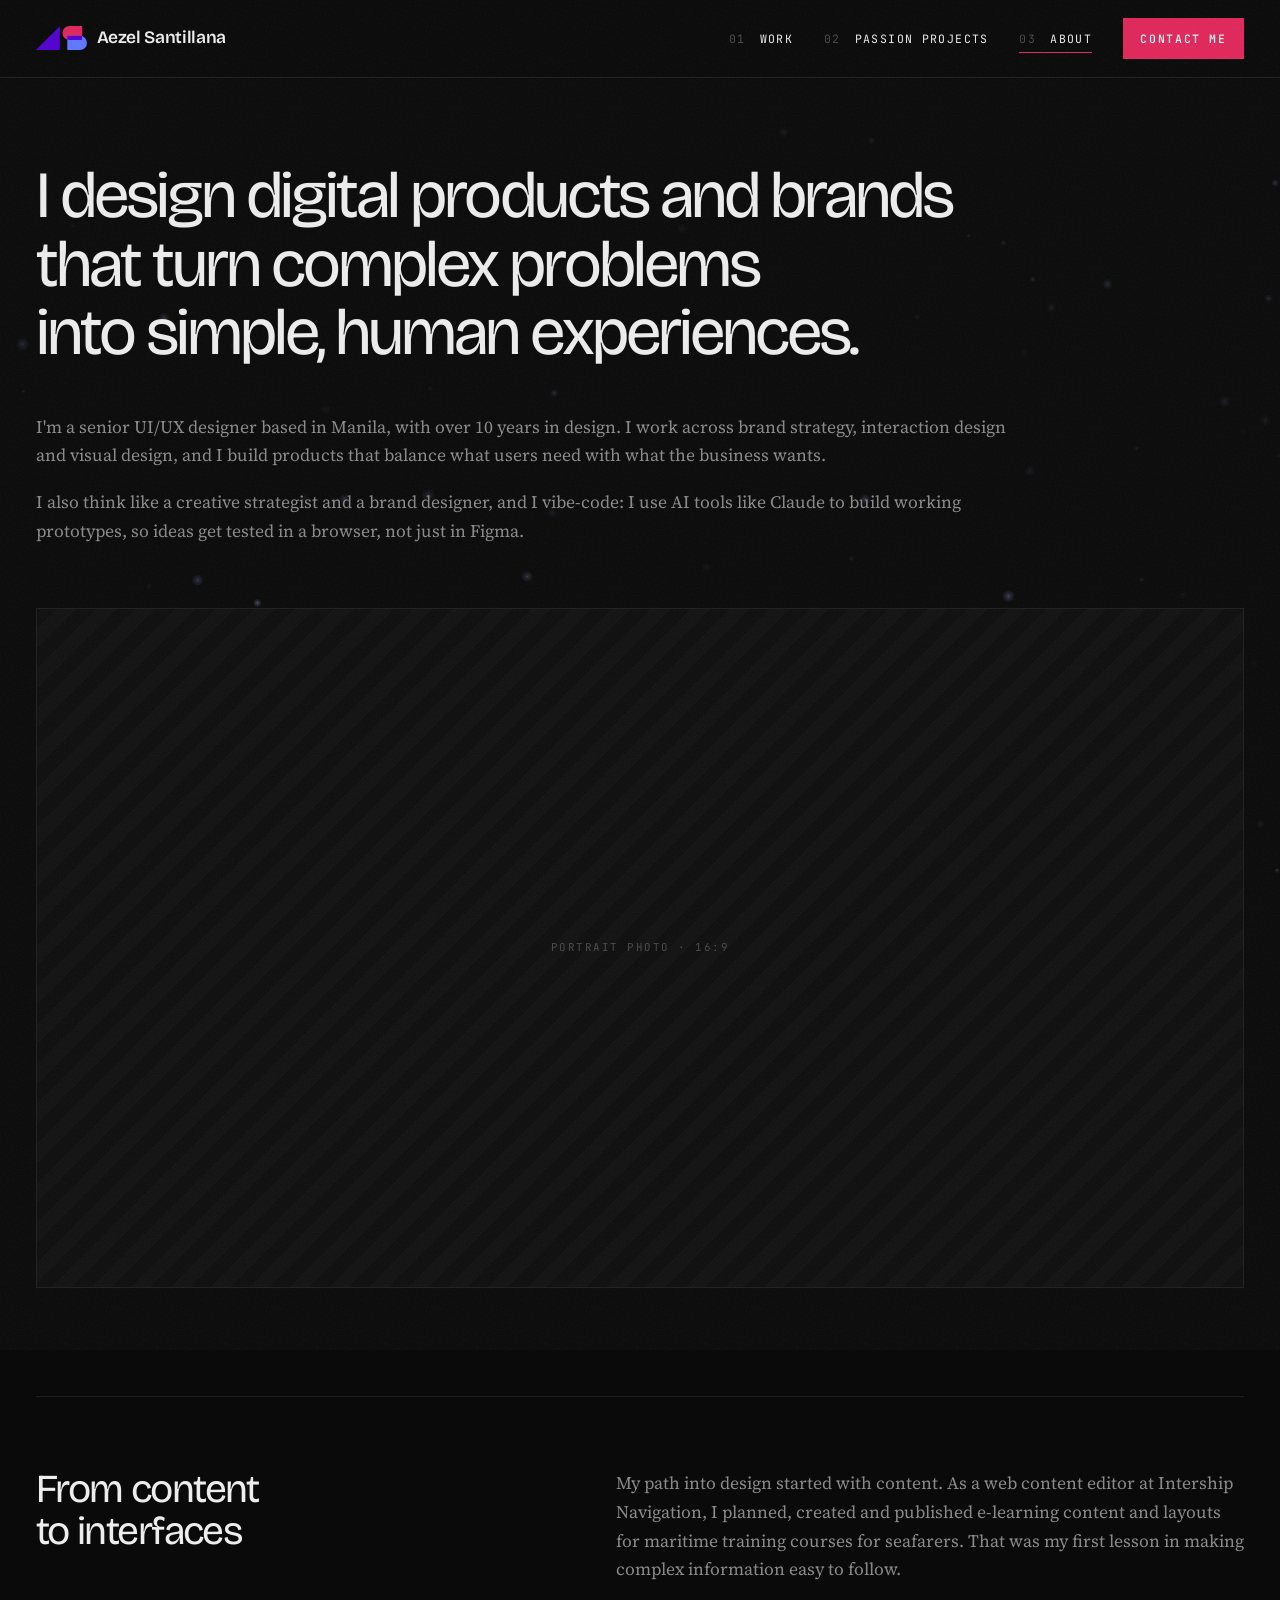
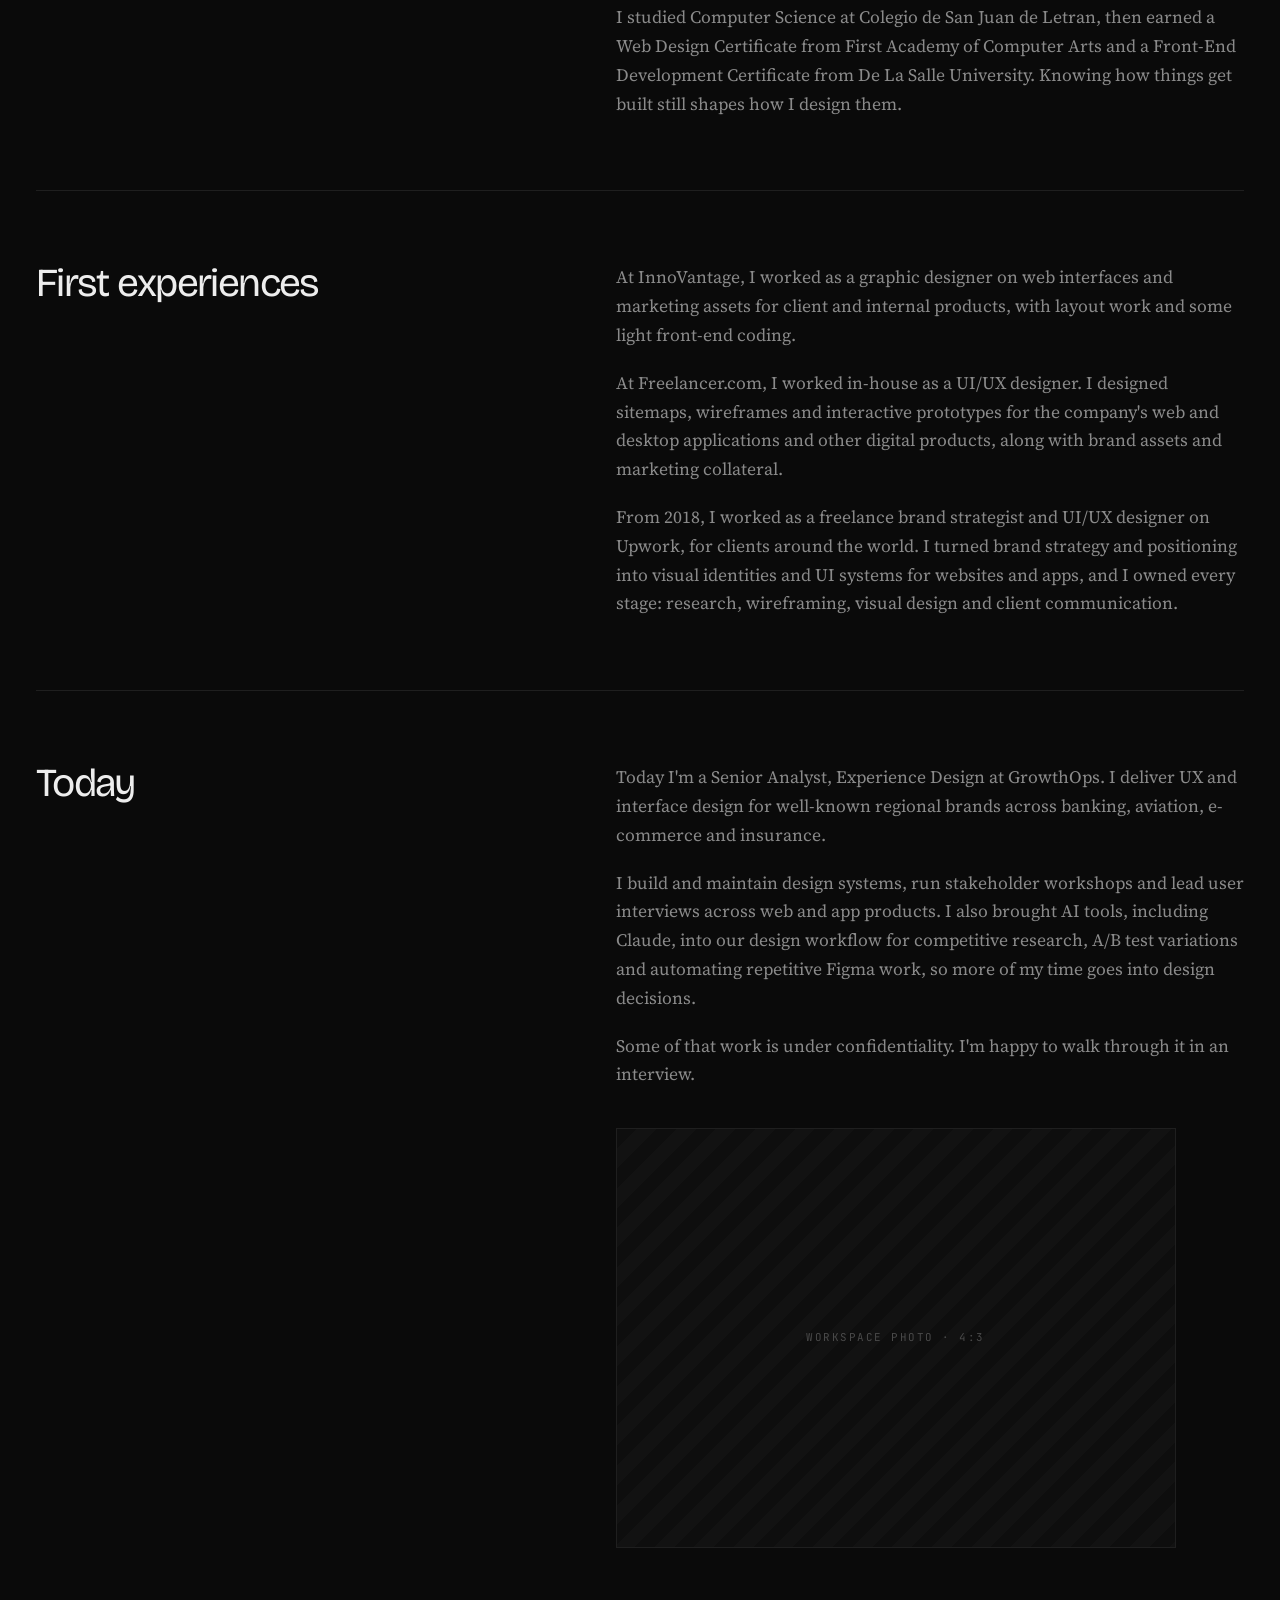
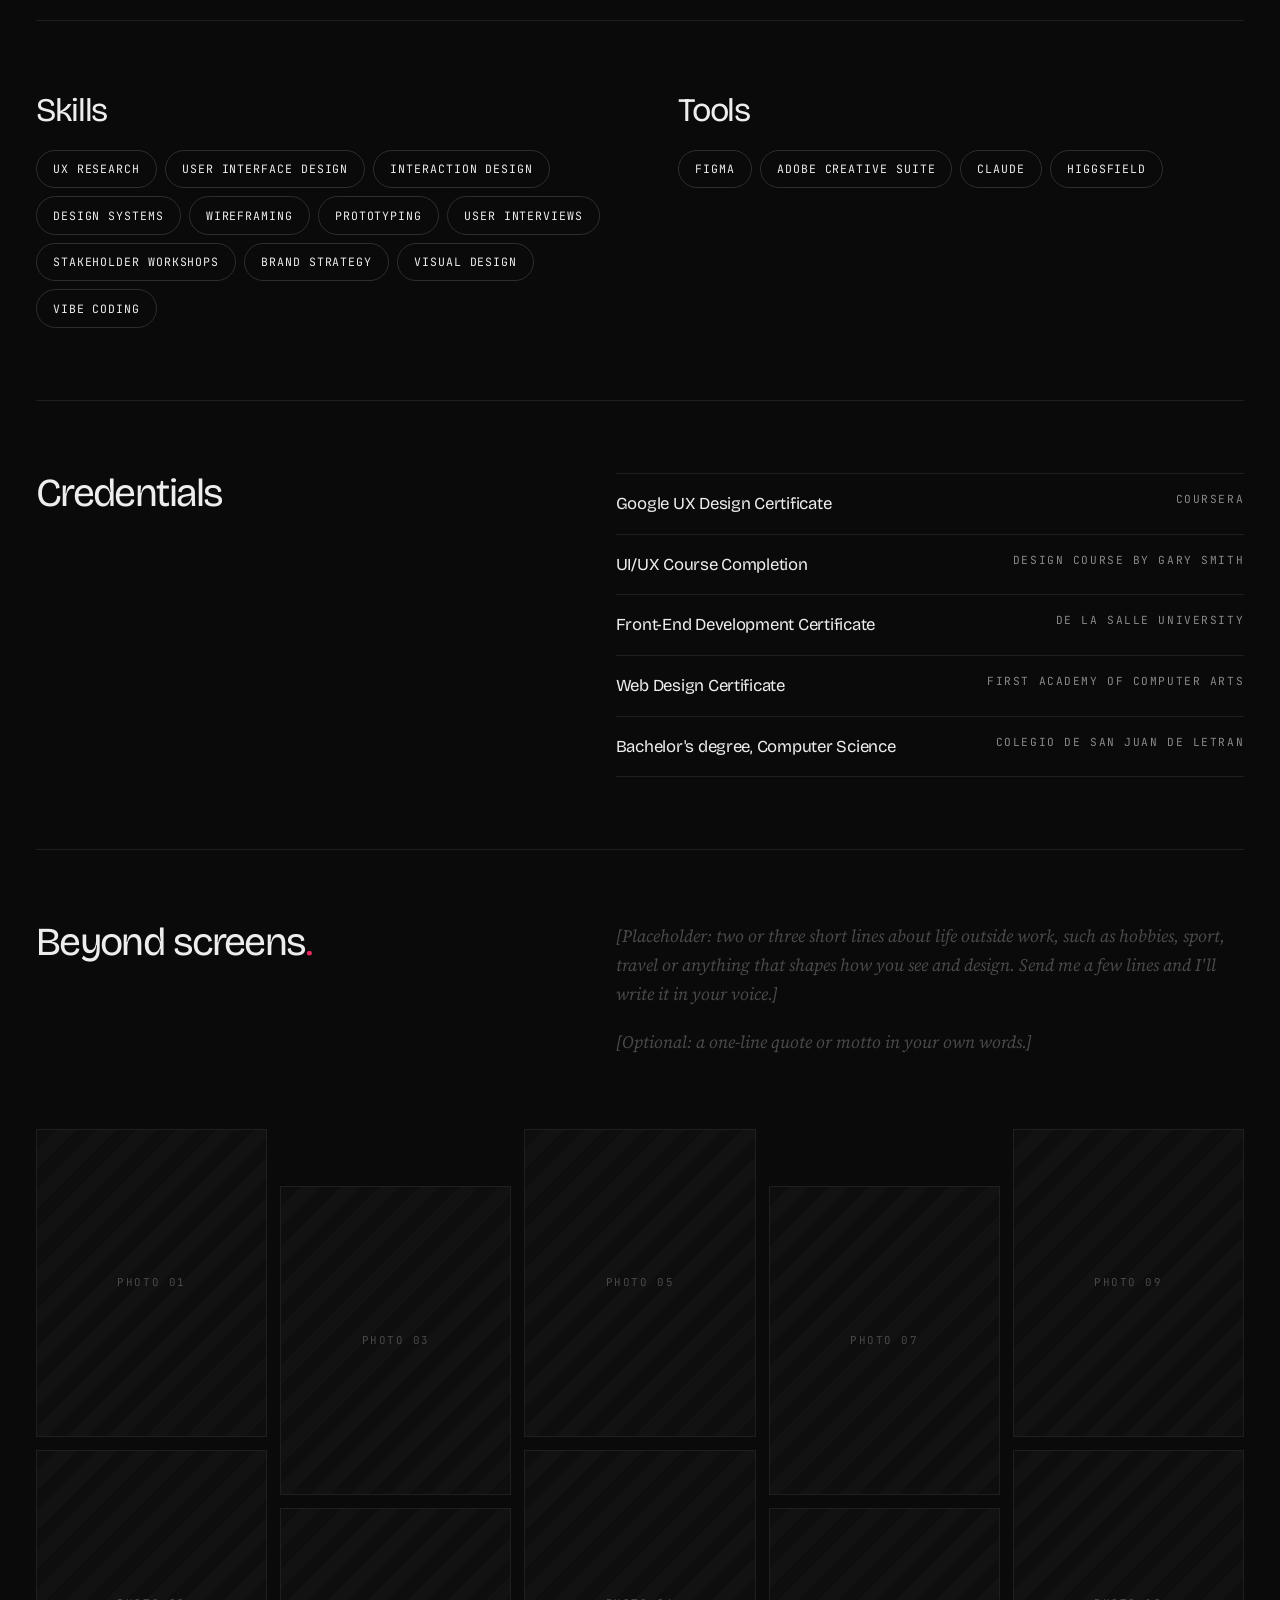
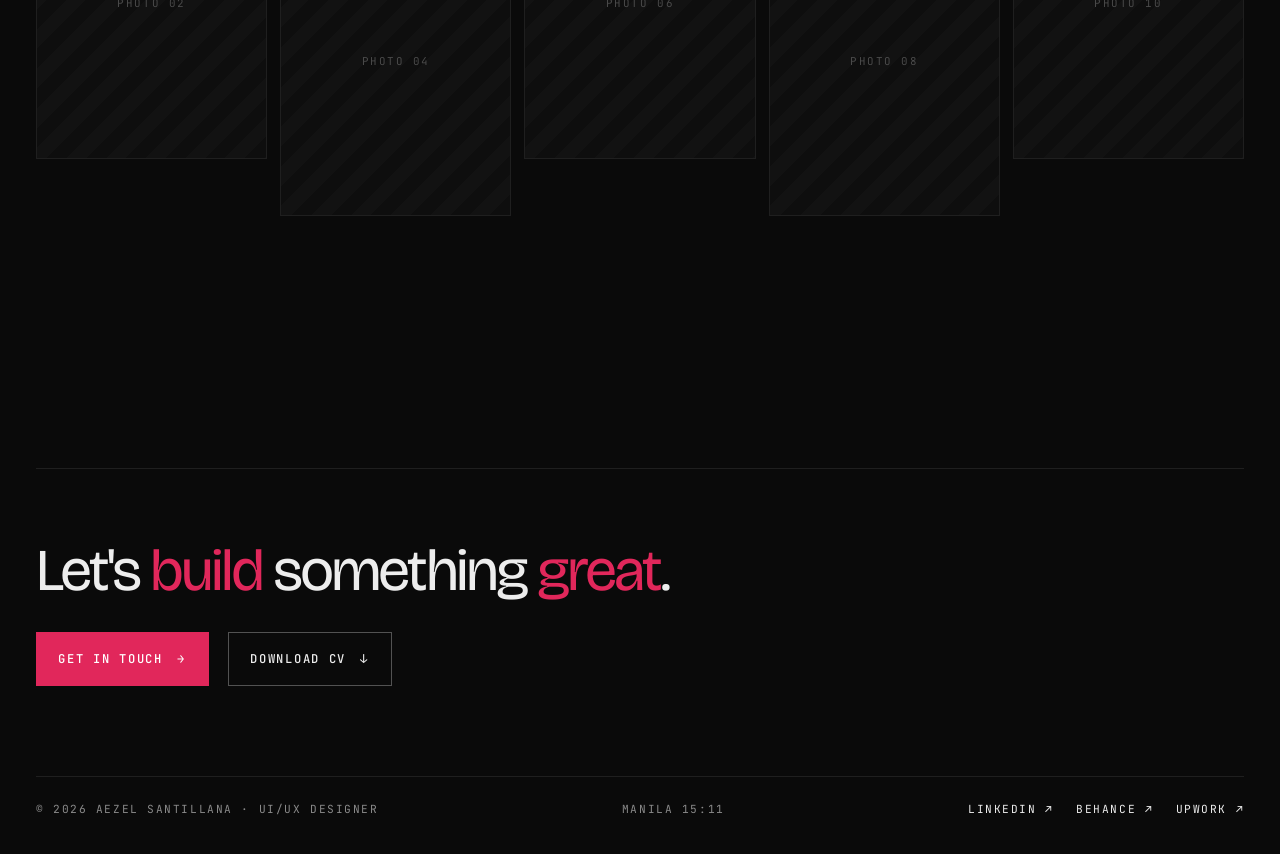
==== about.html @ 7b5068e4 "Update portfolio site: new pages, project layout, client marquee, background glow - Add About and Pa" ====
<!doctype html>
<html lang="en">
<head>
  <meta charset="utf-8">
  <meta name="viewport" content="width=device-width, initial-scale=1">
  <title>About · Aezel Santillana</title>
  <meta name="description" content="About Aezel Santillana, a Manila-based senior UI/UX designer, creative strategist, brand designer and vibe coder with over 10 years in design.">
  <meta name="theme-color" content="#0A0A0A">
  <link rel="preconnect" href="https://fonts.googleapis.com">
  <link rel="preconnect" href="https://fonts.gstatic.com" crossorigin>
  <link rel="stylesheet" href="https://fonts.googleapis.com/css2?family=Bricolage+Grotesque:opsz,wght@12..96,300;12..96,400;12..96,500;12..96,600;12..96,800&family=JetBrains+Mono:wght@400;500&family=Source+Serif+4:ital,opsz,wght@0,8..60,400;0,8..60,600;1,8..60,400&display=swap">
  <link rel="stylesheet" href="styles.css">
</head>
<body class="lux">
<a class="skip" href="#main">Skip to content</a>

<nav class="nav" id="nav" data-shown="true" aria-label="Sections">
  <a class="nav__name" href="index.html"><img class="nav__logo" src="images/logo.svg" alt="" width="40" height="19"><span class="nav__wordmark">Aezel Santillana</span></a>
  <div class="nav__links">
    <a href="work.html"><i>01</i> Work</a>
    <a href="passion.html"><i>02</i> Passion projects</a>
    <a href="about.html" aria-current="page"><i>03</i> About</a>
    <a class="nav__cta" href="index.html#contact">Contact me</a>
  </div>
</nav>

<main id="main" class="ap">

  <header class="ap__intro">
    <h1 class="ap__h">I design digital products and brands that turn complex problems into simple, human experiences.</h1>
    <div class="ap__lead">
      <p>I'm a senior UI/UX designer based in Manila, with over 10 years in design. I work across brand strategy, interaction design and visual design, and I build products that balance what users need with what the business wants.</p>
      <p>I also think like a creative strategist and a brand designer, and I vibe-code: I use AI tools like Claude to build working prototypes, so ideas get tested in a browser, not just in Figma.</p>
    </div>
  </header>

  <figure class="ap__hero ph-img" aria-label="Photo placeholder">
    <span class="ph-img__label mono">Portrait photo · 16:9</span>
  </figure>

  <section class="ap__row">
    <h2 class="ap__t">From content to interfaces</h2>
    <div class="ap__body">
      <p>My path into design started with content. As a web content editor at Intership Navigation, I planned, created and published e-learning content and layouts for maritime training courses for seafarers. That was my first lesson in making complex information easy to follow.</p>
      <p>I studied Computer Science at Colegio de San Juan de Letran, then earned a Web Design Certificate from First Academy of Computer Arts and a Front-End Development Certificate from De La Salle University. Knowing how things get built still shapes how I design them.</p>
    </div>
  </section>

  <section class="ap__row">
    <h2 class="ap__t">First experiences</h2>
    <div class="ap__body">
      <p>At InnoVantage, I worked as a graphic designer on web interfaces and marketing assets for client and internal products, with layout work and some light front-end coding.</p>
      <p>At Freelancer.com, I worked in-house as a UI/UX designer. I designed sitemaps, wireframes and interactive prototypes for the company's web and desktop applications and other digital products, along with brand assets and marketing collateral.</p>
      <p>From 2018, I worked as a freelance brand strategist and UI/UX designer on Upwork, for clients around the world. I turned brand strategy and positioning into visual identities and UI systems for websites and apps, and I owned every stage: research, wireframing, visual design and client communication.</p>
    </div>
  </section>

  <section class="ap__row">
    <h2 class="ap__t">Today</h2>
    <div class="ap__body">
      <p>Today I'm a Senior Analyst, Experience Design at GrowthOps. I deliver UX and interface design for well-known regional brands across banking, aviation, e-commerce and insurance.</p>
      <p>I build and maintain design systems, run stakeholder workshops and lead user interviews across web and app products. I also brought AI tools, including Claude, into our design workflow for competitive research, A/B test variations and automating repetitive Figma work, so more of my time goes into design decisions.</p>
      <p>Some of that work is under confidentiality. I'm happy to walk through it in an interview.</p>
      <figure class="ap__side ph-img" aria-label="Photo placeholder">
        <span class="ph-img__label mono">Workspace photo · 4:3</span>
      </figure>
    </div>
  </section>

  <section class="ap__row ap__row--split">
    <div>
      <h2 class="ap__t ap__t--sm">Skills</h2>
      <ul class="ap__tags">
        <li>UX Research</li><li>User Interface Design</li><li>Interaction Design</li><li>Design Systems</li>
        <li>Wireframing</li><li>Prototyping</li><li>User Interviews</li><li>Stakeholder Workshops</li>
        <li>Brand Strategy</li><li>Visual Design</li><li>Vibe Coding</li>
      </ul>
    </div>
    <div>
      <h2 class="ap__t ap__t--sm">Tools</h2>
      <ul class="ap__tags">
        <li>Figma</li><li>Adobe Creative Suite</li><li>Claude</li><li>Higgsfield</li>
      </ul>
    </div>
  </section>

  <section class="ap__row">
    <h2 class="ap__t">Credentials</h2>
    <div class="ap__body">
      <ul class="ap__list">
        <li><span>Google UX Design Certificate</span><span class="mono">Coursera</span></li>
        <li><span>UI/UX Course Completion</span><span class="mono">Design Course by Gary Smith</span></li>
        <li><span>Front-End Development Certificate</span><span class="mono">De La Salle University</span></li>
        <li><span>Web Design Certificate</span><span class="mono">First Academy of Computer Arts</span></li>
        <li><span>Bachelor's degree, Computer Science</span><span class="mono">Colegio de San Juan de Letran</span></li>
      </ul>
    </div>
  </section>

  <section class="bs" aria-labelledby="beyondTitle">
    <header class="bs__head">
      <h2 class="bs__t" id="beyondTitle">Beyond screens<span class="bs__dot">.</span></h2>
      <div class="bs__copy ap__body ap__body--todo">
        <p>[Placeholder: two or three short lines about life outside work, such as hobbies, sport, travel or anything that shapes how you see and design. Send me a few lines and I'll write it in your voice.]</p>
        <p>[Optional: a one-line quote or motto in your own words.]</p>
      </div>
    </header>
    <div class="bs__wall" aria-label="Photo placeholders">
      <div class="bs__col"><figure class="ph-img"><span class="ph-img__label mono">Photo 01</span></figure><figure class="ph-img"><span class="ph-img__label mono">Photo 02</span></figure></div>
      <div class="bs__col"><figure class="ph-img"><span class="ph-img__label mono">Photo 03</span></figure><figure class="ph-img"><span class="ph-img__label mono">Photo 04</span></figure></div>
      <div class="bs__col"><figure class="ph-img"><span class="ph-img__label mono">Photo 05</span></figure><figure class="ph-img"><span class="ph-img__label mono">Photo 06</span></figure></div>
      <div class="bs__col"><figure class="ph-img"><span class="ph-img__label mono">Photo 07</span></figure><figure class="ph-img"><span class="ph-img__label mono">Photo 08</span></figure></div>
      <div class="bs__col"><figure class="ph-img"><span class="ph-img__label mono">Photo 09</span></figure><figure class="ph-img"><span class="ph-img__label mono">Photo 10</span></figure></div>
    </div>
  </section>


  <section class="ap__cta">
    <p class="ap__cta-h">Let's <em class="hl">build</em> something <em class="hl">great</em>.</p>
    <a class="box box--solid" href="index.html#contact">Get in touch <span aria-hidden="true">→</span></a>
    <a class="box" href="Aezel-Santillana-CV.pdf" download="Aezel-Santillana-CV.pdf">Download CV <span aria-hidden="true">↓</span></a>
  </section>

</main>

<footer class="lf">
  <div class="lf__in mono">
    <span>© <span id="yr">2026</span> Aezel Santillana · UI/UX Designer</span>
    <span>Manila <span id="mnl"></span></span>
    <span class="lf__links">
      <a href="https://www.linkedin.com/in/aezel-santillana-06a93380" target="_blank" rel="noopener noreferrer">LinkedIn ↗</a>
      <a href="https://www.behance.net/aezelcabrales1" target="_blank" rel="noopener noreferrer">Behance ↗</a>
      <a href="https://www.upwork.com/freelancers/~0197da35db298e4c20?mp_source=share" target="_blank" rel="noopener noreferrer">Upwork ↗</a>
    </span>
  </div>
</footer>

<script>
(function () {
  "use strict";
  var nav = document.getElementById("nav");
  function navState() { nav.classList.toggle("is-solid", window.scrollY > 40); }
  window.addEventListener("scroll", navState, { passive: true }); navState();
  var yr = document.getElementById("yr"); if (yr) yr.textContent = new Date().getFullYear();
  var mnl = document.getElementById("mnl");
  function tick() { try { mnl.textContent = new Date().toLocaleTimeString("en-GB", { timeZone: "Asia/Manila", hour: "2-digit", minute: "2-digit" }); } catch (e) {} }
  if (mnl) { tick(); setInterval(tick, 30000); }
  /* sections ease up as they arrive */
  var calm = window.matchMedia && window.matchMedia("(prefers-reduced-motion: reduce)").matches;
  if (calm || !("IntersectionObserver" in window)) return;
  var els = document.querySelectorAll(".ap__row, .ap__hero, .bs, .ap__cta");
  var io = new IntersectionObserver(function (es) {
    es.forEach(function (e) { if (e.isIntersecting) { e.target.classList.add("is-in"); io.unobserve(e.target); } });
  }, { threshold: .12 });
  els.forEach(function (el) { el.classList.add("ap-rise"); io.observe(el); });
})();
</script>
<script src="fx.js" defer></script>
</body>
</html>
---- styles.css ----
/* ---------- reset ---------- */
html { color-scheme: dark; background: #0A0A0A; }
img, svg, video { max-width: 100%; height: auto; }
button, input, textarea { font: inherit; }
[hidden] { display: none !important; }

/* ---------- tokens ---------- */
/* Premium black theme (2026-11-11): one black palette for every page, one accent #E1275B. */
:root {
  --panel:      #0A0A0A;
  --panel-2:    #111111;
  --panel-line: #1F1F1F;
  --panel-ink:  #EDEDED;
  --panel-dim:  #8A8A8A;

  --bg:      #0A0A0A;
  --surface: #111111;
  --fg:      #EDEDED;
  --muted:   #8A8A8A;
  --faint:   #4A4A4A;
  --rule:    #1F1F1F;
  --accent:  #E1275B;
  --accent-2:#EC4A76;
  --amber:   #8A8A8A;

  --shadow: none;

  --step--1: clamp(.74rem, .72rem + .08vw, .8rem);
  --step-0:  clamp(1rem, .97rem + .16vw, 1.09rem);
  --step-1:  clamp(1.2rem, 1.12rem + .4vw, 1.45rem);
  --step-2:  clamp(1.5rem, 1.34rem + .78vw, 2.05rem);
  --step-3:  clamp(2.2rem, 1.6rem + 2.6vw, 4.2rem);

  --display: "Bricolage Grotesque", "Helvetica Neue", Helvetica, Arial, sans-serif;
  --body:    "Source Serif 4", Georgia, "Times New Roman", serif;
  --mono:    "JetBrains Mono", ui-monospace, "SF Mono", Menlo, Consolas, monospace;

  --gutter: clamp(1rem, 2.8vw, 2.5rem);
  --measure: 62ch;
}

/* ---------- base ---------- */
* { box-sizing: border-box; }

body {
  margin: 0;
  background: var(--bg);
  color: var(--fg);
  font-family: var(--body);
  font-size: var(--step-0);
  line-height: 1.65;
  -webkit-font-smoothing: antialiased;
}

h1, h2, h3 {
  font-family: var(--display);
  font-weight: 800;
  line-height: 1.05;
  text-wrap: balance;
  margin: 0;
}

a { color: inherit; }

:focus-visible {
  outline: 2px solid var(--accent);
  outline-offset: 3px;
  border-radius: 2px;
}

.eyebrow {
  font-family: var(--mono);
  font-size: var(--step--1);
  font-weight: 500;
  letter-spacing: .14em;
  text-transform: uppercase;
}

.skip {
  position: absolute;
  left: -9999px;
  top: 0;
  background: var(--accent);
  color: #fff;
  padding: .6rem 1rem;
  z-index: 100;
  font-family: var(--mono);
  font-size: var(--step--1);
}
.skip:focus { left: 0; }

/* ---------- nav ---------- */
.nav {
  position: fixed;
  inset: 0 0 auto 0;
  z-index: 50;
  display: flex;
  align-items: center;
  justify-content: space-between;
  gap: 1rem;
  padding: .7rem var(--gutter);
  background: color-mix(in srgb, var(--bg) 88%, transparent);
  backdrop-filter: blur(10px);
  border-bottom: 1px solid var(--rule);
  transform: translateY(-105%);
  transition: transform .32s cubic-bezier(.3,.8,.3,1);
}
.nav[data-shown="true"] { transform: none; }

.nav__name {
  font-family: var(--display);
  font-weight: 800;
  font-size: var(--step-0);
  letter-spacing: -.01em;
  text-decoration: none;
  white-space: nowrap;
}
.nav__links {
  display: flex;
  gap: clamp(.6rem, 2vw, 1.5rem);
  flex-wrap: wrap;
  justify-content: flex-end;
}
.nav__links a {
  font-family: var(--mono);
  font-size: var(--step--1);
  color: var(--muted);
  text-decoration: none;
  padding: .2rem 0;
  border-bottom: 1px solid transparent;
}
.nav__links a:hover { color: var(--fg); border-bottom-color: var(--accent); }

/* ---------- hero ---------- */
.hero {
  position: relative;
  overflow: hidden;
  background: var(--panel);
  color: var(--panel-ink);
  padding: clamp(6rem, 15vh, 9rem) var(--gutter) clamp(3rem, 8vh, 5rem);
  isolation: isolate;
}
/* artboard grid — the designer's own workspace, not decoration for its own sake */
.hero::before {
  content: "";
  position: absolute;
  inset: 0;
  z-index: -2;
  background-image:
    linear-gradient(to right, rgba(234,241,244,.055) 1px, transparent 1px),
    linear-gradient(to bottom, rgba(234,241,244,.055) 1px, transparent 1px);
  background-size: 64px 64px;
  mask-image: radial-gradient(120% 90% at var(--gx, 18%) var(--gy, 30%), #000 25%, transparent 78%);
}
.hero::after {
  content: "";
  position: absolute;
  z-index: -1;
  width: 60vmax;
  height: 60vmax;
  right: -22vmax;
  top: -26vmax;
  border-radius: 50%;
  background: radial-gradient(circle, rgba(225,39,91,.22), transparent 62%);
  pointer-events: none;
}

.hero__inner { max-width: 1180px; margin-inline: auto; }

.hero__meta {
  display: flex;
  flex-wrap: wrap;
  align-items: center;
  gap: .5rem .9rem;
  color: var(--panel-dim);
  margin-bottom: clamp(1.75rem, 5vh, 3rem);
}
.hero__dot { width: 6px; height: 6px; border-radius: 50%; background: #E1275B; flex: none; }

/* the name, treated as a selected layer on a canvas */
.layer { position: relative; display: inline-block; padding: .18em .1em; }
.layer__handles { position: absolute; inset: 0; pointer-events: none; }
.layer__handles i {
  position: absolute;
  width: 9px; height: 9px;
  background: var(--panel);
  border: 1.5px solid #E1275B;
  border-radius: 1px;
}
.layer__handles i:nth-child(1) { left: -5px;  top: -5px; }
.layer__handles i:nth-child(2) { right: -5px; top: -5px; }
.layer__handles i:nth-child(3) { left: -5px;  bottom: -5px; }
.layer__handles i:nth-child(4) { right: -5px; bottom: -5px; }
.layer::before {
  content: "";
  position: absolute;
  inset: 0;
  border: 1.5px solid rgba(225,39,91,.55);
  pointer-events: none;
}
.layer__dims {
  position: absolute;
  left: 50%;
  bottom: -1.65em;
  transform: translateX(-50%);
  background: #E1275B;
  color: #FFFFFF;
  font-family: var(--mono);
  font-size: .62rem;
  font-weight: 500;
  letter-spacing: .04em;
  padding: .15em .5em;
  white-space: nowrap;
  font-variant-numeric: tabular-nums;
}

.hero h1 {
  font-size: clamp(2.6rem, 9vw, 6.4rem);
  letter-spacing: -.035em;
  margin: 0 0 2rem;
}

.hero__role {
  font-family: var(--display);
  font-weight: 400;
  font-size: var(--step-2);
  line-height: 1.25;
  letter-spacing: -.015em;
  max-width: 34ch;
  margin: 0 0 2rem;
  color: var(--panel-ink);
}
.hero__role b { font-weight: 800; color: #E1275B; }
.hero__role b .hero__plain { color: var(--panel-ink); }

.hero__links { display: flex; flex-wrap: wrap; gap: .65rem; }
.pill {
  display: inline-flex;
  align-items: center;
  gap: .5rem;
  font-family: var(--mono);
  font-size: var(--step--1);
  text-decoration: none;
  padding: .55rem .95rem;
  border: 1px solid var(--panel-line);
  border-radius: 999px;
  color: var(--panel-ink);
  transition: border-color .18s, background .18s, transform .18s;
}
.pill:hover { border-color: #E1275B; background: rgba(225,39,91,.1); transform: translateY(-1px); }
.contact__social { display: flex; flex-wrap: wrap; gap: .65rem; }
.pill--icon { width: 2.75rem; height: 2.75rem; padding: 0; justify-content: center; }
.pill--solid { background: #E1275B; border-color: #E1275B; color: #FFFFFF; font-weight: 500; }
.pill--solid:hover { background: #EC4A76; border-color: #EC4A76; color: #FFFFFF; }

/* ---------- section scaffold ---------- */
main { max-width: calc(1180px + 2 * var(--gutter)); margin-inline: auto; padding: 0 var(--gutter); }

.section {
  display: grid;
  grid-template-columns: 10rem minmax(0, 1fr);
  gap: clamp(1.25rem, 4vw, 3.5rem);
  padding-block: clamp(3.25rem, 9vh, 5.75rem);
  border-bottom: 1px solid var(--rule);
  scroll-margin-top: 5rem;
}
.section:last-of-type { border-bottom: 0; }

.section__label {
  color: var(--accent);
  padding-top: .45rem;
}
.section__label span {
  position: sticky;
  top: 4.5rem;
  display: block;
}

.section__body { min-width: 0; }
.section h2 {
  font-size: var(--step-3);
  letter-spacing: -.03em;
  margin-bottom: 1.25rem;
}

.prose { max-width: var(--measure); }
.prose p { margin: 0 0 1.15rem; }
.prose p:last-child { margin-bottom: 0; }
.lead { font-size: var(--step-1); line-height: 1.55; }

/* ---------- skills / certs ---------- */
.stack { display: grid; gap: 2.25rem; }

.tags { display: flex; flex-wrap: wrap; gap: .55rem; list-style: none; margin: 0; padding: 0; }
.tags li {
  font-family: var(--display);
  font-weight: 600;
  font-size: var(--step-1);
  letter-spacing: -.015em;
  padding: .35rem .85rem;
  border: 1px solid var(--rule);
  background: var(--surface);
  border-radius: 999px;
}

.certs { list-style: none; margin: 0; padding: 0; display: grid; gap: .1rem; }
.certs li {
  display: grid;
  grid-template-columns: auto minmax(0, 1fr);
  gap: .85rem;
  align-items: baseline;
  padding: .7rem 0;
  border-top: 1px solid var(--rule);
}
.certs li:last-child { border-bottom: 1px solid var(--rule); }
.certs .mark { color: var(--accent); font-family: var(--mono); font-size: var(--step--1); }

/* ---------- timeline ---------- */
.timeline { list-style: none; margin: 0; padding: 0; position: relative; }
.timeline::before {
  content: "";
  position: absolute;
  left: 5px;
  top: .7rem;
  bottom: 3.2rem;
  width: 1px;
  background: linear-gradient(to bottom, var(--accent), var(--rule));
}
.role { position: relative; padding: 0 0 2.5rem 2.1rem; }
.role:last-child { padding-bottom: 0; }
.role::before {
  content: "";
  position: absolute;
  left: 0;
  top: .62rem;
  width: 11px;
  height: 11px;
  border-radius: 50%;
  background: var(--bg);
  border: 2px solid var(--rule);
}
.role--current::before { border-color: var(--accent); background: var(--accent); }

.role__dates {
  display: flex;
  flex-wrap: wrap;
  align-items: center;
  gap: .55rem;
  color: var(--amber);
  font-variant-numeric: tabular-nums;
  margin-bottom: .3rem;
}
.role__span { color: var(--muted); }
.role__now {
  color: var(--accent);
  border: 1px solid currentColor;
  border-radius: 999px;
  padding: 0 .5rem;
  font-size: .68rem;
  letter-spacing: .1em;
}
.role h3 { font-size: var(--step-1); letter-spacing: -.02em; margin-bottom: .1rem; }
.role__org {
  font-family: var(--mono);
  font-size: var(--step--1);
  color: var(--muted);
  margin: 0 0 .6rem;
}
.role__notes { margin: 0; padding: 0; list-style: none; max-width: var(--measure); color: var(--fg); }
.role__notes li { position: relative; padding-left: 1.05rem; margin-bottom: .25rem; }
.role__notes li::before {
  content: "";
  position: absolute;
  left: 0;
  top: .72em;
  width: 6px;
  height: 1px;
  background: var(--accent);
}

/* ---------- education ---------- */
.edu { list-style: none; margin: 0; padding: 0; }
.edu li {
  display: grid;
  grid-template-columns: minmax(0, 1fr) auto;
  gap: .35rem 1.5rem;
  align-items: baseline;
  padding: .95rem 0;
  border-top: 1px solid var(--rule);
}
.edu li:last-child { border-bottom: 1px solid var(--rule); }
.edu__school { font-family: var(--display); font-weight: 600; font-size: var(--step-1); letter-spacing: -.015em; }
.edu__what { grid-column: 1; color: var(--muted); font-size: var(--step--1); font-family: var(--mono); line-height: 1.55; }
.edu__when {
  grid-row: 1;
  grid-column: 2;
  font-family: var(--mono);
  font-size: var(--step--1);
  color: var(--amber);
  font-variant-numeric: tabular-nums;
  white-space: nowrap;
}

/* ---------- contact ---------- */
.contact {
  background: var(--panel);
  color: var(--panel-ink);
  margin-top: clamp(2rem, 6vh, 4rem);
  padding: clamp(3rem, 9vh, 5.5rem) var(--gutter);
  scroll-margin-top: 4rem;
}
.contact__inner {
  max-width: 1180px;
  margin-inline: auto;
  display: grid;
  grid-template-columns: minmax(0, .85fr) minmax(0, 1fr);
  gap: clamp(1.75rem, 5vw, 4rem);
  align-items: start;
}
.contact h2 { font-size: var(--step-3); letter-spacing: -.03em; margin-bottom: .9rem; }
.contact .eyebrow { color: #E1275B; display: block; margin-bottom: 1rem; }
.contact__blurb { color: var(--panel-dim); max-width: 34ch; margin: 0 0 1.5rem; }

.form { display: grid; gap: 1rem; }
.field { display: grid; gap: .35rem; }
.field label {
  font-family: var(--mono);
  font-size: var(--step--1);
  letter-spacing: .06em;
  text-transform: uppercase;
  color: var(--panel-dim);
}
.field input, .field textarea {
  font-family: var(--body);
  font-size: var(--step-0);
  color: var(--panel-ink);
  background: var(--panel-2);
  border: 1px solid var(--panel-line);
  border-radius: 3px;
  padding: .7rem .85rem;
  width: 100%;
  transition: border-color .18s, box-shadow .18s;
}
.field textarea { resize: vertical; min-height: 8rem; line-height: 1.55; }
.field input::placeholder, .field textarea::placeholder { color: #64808D; }
.field input:focus, .field textarea:focus {
  outline: none;
  border-color: #E1275B;
  box-shadow: 0 0 0 3px rgba(225,39,91,.2);
}
.field[data-invalid="true"] input,
.field[data-invalid="true"] textarea { border-color: #FF8A6B; }

.field__error {
  font-family: var(--mono);
  font-size: var(--step--1);
  color: #FFAE96;
  min-height: 1.2em;
}
.field:not([data-invalid="true"]) .field__error { visibility: hidden; }

.form__actions { display: flex; flex-wrap: wrap; align-items: center; gap: 1rem; }
.btn {
  font-family: var(--mono);
  font-size: var(--step-0);
  font-weight: 500;
  background: #E1275B;
  color: #FFFFFF;
  border: 0;
  border-radius: 999px;
  padding: .75rem 1.6rem;
  cursor: pointer;
  transition: background .18s, transform .18s;
}
.btn:hover:not(:disabled) { background: #EC4A76; transform: translateY(-1px); }
.btn:disabled { opacity: .55; cursor: progress; }

.form__note {
  font-family: var(--mono);
  font-size: var(--step--1);
  color: var(--panel-dim);
  margin: 0;
}
.form__note a { color: #E1275B; }

.sent {
  border: 1px solid var(--panel-line);
  border-left: 3px solid #E1275B;
  background: var(--panel-2);
  padding: 1.5rem 1.6rem;
  border-radius: 3px;
}
.sent h3 { font-size: var(--step-1); letter-spacing: -.02em; margin-bottom: .4rem; }
.sent p { color: var(--panel-dim); margin: 0; max-width: 40ch; }

.footer {
  background: var(--panel);
  color: var(--panel-dim);
  padding: 0 var(--gutter) 2.5rem;
  font-family: var(--mono);
  font-size: var(--step--1);
}
.footer__inner {
  max-width: 1180px;
  margin-inline: auto;
  border-top: 1px solid var(--panel-line);
  padding-top: 1.5rem;
  display: flex;
  flex-wrap: wrap;
  gap: .5rem 1.5rem;
  justify-content: space-between;
}
.footer a { color: var(--panel-dim); }

/* ---------- motion ---------- */
/* Everything is legible at rest; reveals move position only, never opacity. */
.rise { transform: translateY(14px); transition: transform .6s cubic-bezier(.22,.75,.3,1); }
.rise.is-in { transform: none; }

@keyframes heroIn {
  from { transform: translateY(20px); }
  to   { transform: none; }
}
.hero__meta, .hero h1, .hero__role, .hero__links { animation: heroIn .7s cubic-bezier(.22,.75,.3,1) backwards; }
.hero h1 { animation-delay: .07s; }
.hero__role { animation-delay: .14s; }
.hero__links { animation-delay: .21s; }

@media (prefers-reduced-motion: reduce) {
  * { animation: none !important; transition: none !important; }
  .rise { transform: none; }
  .nav { transform: none; transition: none; }
  .nav[data-shown="false"] { display: none; }
}

/* ---------- narrow ---------- */
@media (max-width: 860px) {
  .contact__inner { grid-template-columns: minmax(0, 1fr); }
}
@media (max-width: 700px) {
  .section { grid-template-columns: minmax(0, 1fr); gap: .9rem; }
  .section__label { padding-top: 0; }
  .section__label span { position: static; }
  .nav__name { display: none; }
  .nav__links { width: 100%; justify-content: space-between; gap: .4rem; }
  .edu li { grid-template-columns: minmax(0, 1fr); }
  .edu__when { grid-row: auto; grid-column: 1; }
  .layer__dims { font-size: .56rem; }
}

/* ==========================================================================
   PORTFOLIO — cards on the homepage
   ========================================================================== */
.pj-flag {
  font-family: var(--mono);
  font-size: var(--step--1);
  color: var(--muted);
  background: var(--surface);
  border: 1px dashed var(--rule);
  border-left: 3px solid var(--amber);
  padding: .7rem .9rem;
  margin: 0 0 1.5rem;
  border-radius: 3px;
}
.pj-flag strong { color: var(--fg); }

.pj-empty { color: var(--muted); margin: 0; }

.pj-grid {
  display: grid;
  grid-template-columns: repeat(auto-fit, minmax(min(310px, 100%), 1fr));
  gap: clamp(1.25rem, 3vw, 2rem);
}

.pj {
  display: flex;
  flex-direction: column;
  background: var(--surface);
  border: 1px solid var(--rule);
  border-radius: 4px;
  overflow: hidden;
  transition: border-color .2s, transform .2s, box-shadow .2s;
}
.pj:hover { border-color: var(--accent); transform: translateY(-3px); box-shadow: var(--shadow); }

.pj__media {
  display: block;
  aspect-ratio: 16 / 10;
  background: var(--panel-2);
  border-bottom: 1px solid var(--rule);
  overflow: hidden;
}
.pj__media img {
  display: block;
  width: 100%;
  height: 100%;
  max-width: 100%;
  object-fit: cover;
  transition: transform .5s cubic-bezier(.2,.8,.3,1);
}
.pj:hover .pj__media img { transform: scale(1.03); }

.pj__body {
  display: flex;
  flex-direction: column;
  align-items: flex-start;
  gap: .55rem;
  padding: 1.15rem 1.25rem 1.35rem;
  flex: 1;
}
.pj__meta { color: var(--muted); margin: 0; }

.pj__title {
  font-family: var(--display);
  font-weight: 800;
  font-size: var(--step-1);
  letter-spacing: -.02em;
  line-height: 1.15;
  margin: 0;
}
.pj__title a { text-decoration: none; }
/* the whole card is the target, but only the title takes keyboard focus */
.pj__title a::after { content: ""; position: absolute; inset: 0; }
.pj { position: relative; }
.pj__title a:hover { color: var(--accent); }

.pj__summary { margin: 0; color: var(--muted); font-size: var(--step-0); line-height: 1.6; }

.pj__tags { display: flex; flex-wrap: wrap; gap: .35rem; list-style: none; margin: .15rem 0 0; padding: 0; }
.pj__tags li {
  font-family: var(--mono);
  font-size: .68rem;
  letter-spacing: .06em;
  text-transform: uppercase;
  color: var(--muted);
  border: 1px solid var(--rule);
  border-radius: 999px;
  padding: .2rem .6rem;
}

.pj__cta {
  margin-top: auto;
  padding-top: .9rem;
  display: inline-flex;
  align-items: center;
  gap: .4rem;
  font-family: var(--mono);
  font-size: var(--step--1);
  font-weight: 500;
  letter-spacing: .04em;
  color: var(--accent);
  border-bottom: 1px solid currentColor;
  padding-bottom: 1px;
}
.pj__arrow { transition: transform .2s; }
.pj:hover .pj__arrow { transform: translateX(3px); }

/* ==========================================================================
   PORTFOLIO — project detail page
   ========================================================================== */
.pd {
  max-width: 900px;
  margin-inline: auto;
  padding: clamp(1.5rem, 5vh, 3rem) var(--gutter) clamp(3rem, 8vh, 5rem);
}

.pd__back {
  display: inline-block;
  font-family: var(--mono);
  font-size: var(--step--1);
  color: var(--muted);
  text-decoration: none;
  margin-bottom: clamp(1.5rem, 5vh, 2.75rem);
  border-bottom: 1px solid transparent;
}
.pd__back:hover { color: var(--accent); border-bottom-color: var(--accent); }

.pd__head { margin-bottom: 2rem; }
.pd__meta { color: var(--accent); margin: 0 0 .7rem; }
.pd__title {
  font-family: var(--display);
  font-weight: 800;
  font-size: clamp(1.7rem, 4.6vw, 2.6rem);
  letter-spacing: -.035em;
  line-height: 1.04;
  text-wrap: balance;
  margin: 0 0 .9rem;
}
.pd__summary { font-size: var(--step-1); line-height: 1.55; color: var(--muted); max-width: 56ch; margin: 0; }

.pd__hero {
  margin: 0 0 2rem;
  border: 1px solid var(--rule);
  border-radius: 4px;
  overflow: hidden;
  background: var(--panel-2);
}
.pd__hero img { display: block; width: 100%; max-width: 100%; height: auto; }

.pd__facts {
  display: grid;
  grid-template-columns: repeat(auto-fit, minmax(min(150px, 100%), 1fr));
  gap: 1.25rem;
  margin: 0 0 2.75rem;
  padding: 1.4rem 0;
  border-top: 1px solid var(--rule);
  border-bottom: 1px solid var(--rule);
}
.pd__fact dt { color: var(--muted); margin-bottom: .3rem; }
.pd__fact dd { margin: 0; font-size: var(--step-0); line-height: 1.45; }

.pd__body { display: grid; gap: 2.25rem; }
.pd__block h2 {
  font-family: var(--display);
  font-weight: 800;
  font-size: var(--step-2);
  letter-spacing: -.025em;
  margin: 0 0 .6rem;
}
.pd__block p { margin: 0; max-width: var(--measure); }

.pd__gallery { display: grid; gap: 1rem; margin-top: 2.25rem; }
.pd__gallery figure { margin: 0; border: 1px solid var(--rule); border-radius: 4px; overflow: hidden; }
.pd__gallery img { display: block; width: 100%; max-width: 100%; height: auto; }
.pd__gallery figcaption {
  font-family: var(--mono);
  font-size: var(--step--1);
  color: var(--muted);
  padding: .6rem .9rem;
  border-top: 1px solid var(--rule);
}

.pd__foot {
  display: flex;
  flex-wrap: wrap;
  gap: .65rem;
  margin-top: 3rem;
  padding-top: 2rem;
  border-top: 1px solid var(--rule);
}
/* the pills live on light ground here, not the dark hero panel */
.pd__foot .pill { color: var(--fg); border-color: var(--rule); }
.pd__foot .pill:hover { border-color: var(--accent); background: color-mix(in srgb, var(--accent) 10%, transparent); }
.pd__foot .pill--solid { background: var(--accent); border-color: var(--accent); color: var(--surface); }
.pd__foot .pill--solid:hover { background: var(--accent); border-color: var(--accent); color: var(--surface); filter: brightness(1.08); }

.pd__missing { text-align: center; padding-block: clamp(3rem, 12vh, 6rem); }
.pd__missing h1 {
  font-family: var(--display);
  font-weight: 800;
  font-size: var(--step-3);
  letter-spacing: -.03em;
  margin: 0 0 .7rem;
}
.pd__missing p { color: var(--muted); margin: 0 0 1.75rem; }
.pd__missing .pill { color: var(--surface); background: var(--accent); border-color: var(--accent); }

.pd-foot {
  border-top: 1px solid var(--rule);
  padding: 1.5rem var(--gutter) 2.5rem;
  font-family: var(--mono);
  font-size: var(--step--1);
  color: var(--muted);
}
.pd-foot__in {
  max-width: 900px;
  margin-inline: auto;
  display: flex;
  flex-wrap: wrap;
  gap: .5rem 1.5rem;
  justify-content: space-between;
}

/* the detail page shows the nav bar immediately, so clear its height */
.pd { padding-top: clamp(4.75rem, 4rem + 4vh, 6.5rem); }


/* ==========================================================================
   CONTENT ADDITIONS: private work block, intro line, contact topic select
   ========================================================================== */
.proj-intro { color: var(--muted); margin: -.4rem 0 1.75rem; max-width: var(--measure); }

.private {
  display: grid;
  grid-template-columns: minmax(0, 1fr) auto;
  align-items: center;
  gap: 1.25rem 2rem;
  margin-top: clamp(1.5rem, 3vw, 2.25rem);
  padding: 1.5rem 1.6rem;
  background: var(--surface);
  border: 1px dashed var(--accent);
  border-radius: 4px;
}
.private__tag { color: var(--accent); margin: 0 0 .5rem; }
.private h3 { font-size: var(--step-1); letter-spacing: -.02em; margin-bottom: .4rem; }
.private p:last-child { margin: 0; color: var(--muted); max-width: 56ch; }
@media (max-width: 700px) { .private { grid-template-columns: minmax(0, 1fr); } }

.field select {
  width: 100%;
  background: var(--panel-2);
  color: var(--panel-ink);
  border: 1px solid var(--panel-line);
  border-radius: 3px;
  padding: .7rem .85rem;
}
.field select:focus { outline: 2px solid var(--accent); outline-offset: 2px; }

/* older roles stay on the timeline but take less space */
.role--compact { padding-bottom: 1.4rem; }
.role--compact h3 { font-size: var(--step-0); }
.role--compact .role__notes li { font-size: var(--step--1); margin-bottom: 0; }

.hero__role--intro { font-size: var(--step-1); line-height: 1.5; max-width: 52ch; letter-spacing: -.01em; }

.hero__role { max-width: none; margin-bottom: .6rem; }
.hero__tag { font-family: var(--display); font-weight: 400; font-size: var(--step-1); line-height: 1.4; color: var(--panel-dim); max-width: 46ch; margin: 0 0 2rem; }

/* ==========================================================================
   FEATURED WORK: bento grid (narrow / wide / narrow, then two equal cards)
   ========================================================================== */
.pj-grid {
  grid-template-columns: repeat(14, minmax(0, 1fr));
  gap: clamp(.9rem, 1.6vw, 1.25rem);
}
.pj-grid .pj { grid-column: span 14; }
@media (min-width: 861px) {
  .pj-grid .pj:nth-child(5n+1) { grid-column: span 4; }
  .pj-grid .pj:nth-child(5n+2) { grid-column: span 6; }
  .pj-grid .pj:nth-child(5n+3) { grid-column: span 4; }
  .pj-grid .pj:nth-child(5n+4),
  .pj-grid .pj:nth-child(5n+5) { grid-column: span 7; }
  /* a lone card on its own row spans the full width */
  .pj-grid .pj:last-child:nth-child(5n+1),
  .pj-grid .pj:last-child:nth-child(5n+4) { grid-column: span 14; }
}

.pj-grid .pj {
  background: var(--panel);
  border: 1px solid var(--panel-line);
  border-radius: 14px;
  color: var(--panel-ink);
  padding: 0;
}
.pj-grid .pj:hover { border-color: #E1275B; box-shadow: 0 18px 44px -22px rgba(225,39,91,.4); }

.pj-grid .pj__media {
  aspect-ratio: auto;
  height: clamp(210px, 24vw, 320px);
  border: 0;
  background: radial-gradient(120% 90% at 50% 0%, var(--panel-2), var(--panel) 70%);
  padding: clamp(.9rem, 2vw, 1.5rem) clamp(.9rem, 2vw, 1.5rem) 0;
}
.pj-grid .pj:nth-child(5n+4) .pj__media,
.pj-grid .pj:nth-child(5n+5) .pj__media { height: clamp(210px, 22vw, 290px); }
.pj-grid .pj__media img { border-radius: 8px 8px 0 0; object-position: top center; }

.pj-grid .pj__body { display: block; padding: 1.1rem clamp(1.1rem, 2vw, 1.6rem) clamp(1.2rem, 2vw, 1.6rem); }
.pj-grid .pj__meta { color: var(--panel-dim); margin: 0 0 .5rem; }
.pj-grid .pj__title,
.pj-grid .pj__summary { display: inline; font-size: var(--step-1); line-height: 1.4; letter-spacing: -.015em; }
.pj-grid .pj__title { color: var(--panel-ink); }
.pj-grid .pj__title::after { content: ". "; }
.pj-grid .pj__title a:hover { color: #E1275B; }
.pj-grid .pj__summary { color: var(--panel-dim); font-family: var(--display); font-weight: 400; }
.pj-grid .pj__tags { margin: .9rem 0 0; }
.pj-grid .pj__tags li { color: var(--panel-dim); border-color: var(--panel-line); }
.pj-grid .pj__cta { display: none; }

/* the bento grid needs the full content width, so the label sits above the heading here */
#projects.section { grid-template-columns: minmax(0, 1fr); gap: .9rem; }
#projects .section__label { padding-top: 0; }
#projects .section__label span { position: static; }
.pj-grid .pj__title, .pj-grid .pj__summary { font-size: var(--step-0); line-height: 1.5; letter-spacing: -.01em; }
.pj-grid .pj__media img { object-position: center top; }

/* cards: image, project name and tags only */
.pj-grid .pj__title { display: block; font-size: var(--step-1); line-height: 1.2; letter-spacing: -.02em; }
.pj-grid .pj__title::after { content: none; }
.pj-grid .pj__tags { margin: .7rem 0 0; }
.pj-grid .pj__media { height: clamp(220px, 25vw, 340px); }
.pj-grid .pj:nth-child(5n+4) .pj__media,
.pj-grid .pj:nth-child(5n+5) .pj__media { height: clamp(200px, 21vw, 280px); }

/* ---------- "View all" button + all-work page ---------- */
.proj-head { display: flex; align-items: flex-end; justify-content: space-between; gap: .75rem 1.5rem; flex-wrap: wrap; }
.proj-head h2 { margin-bottom: 0; }
.proj-head + .proj-intro { margin-top: .9rem; }
.pill--line { color: var(--fg); border-color: var(--fg); }
.pill--line:hover { color: var(--accent); border-color: var(--accent); background: transparent; }
.allwork { padding-top: clamp(4.5rem, 4rem + 4vh, 6rem); }
.allwork .pd__back { margin-bottom: 1.25rem; }

/* card pills stay on a single line (extra pills are hidden by projects.js) */
.pj-grid .pj__tags { flex-wrap: nowrap; overflow: hidden; }
.pj-grid .pj__tags li { flex: none; white-space: nowrap; }
.pj-grid .pj__tags li[hidden] { display: none; }

/* ==========================================================================
   MOTION — borrowed from working in Figma
   hero: the name is drag-created as a frame, handles pop in, a collaborator
   cursor lands on the corner. cards: smart-animate into place, selection
   outline and a cursor chip on hover. Reduced-motion users get none of it.
   ========================================================================== */
:root { --spring: cubic-bezier(.34,1.56,.64,1); --smart: cubic-bezier(.22,.75,.3,1); }

/* 1. drag-to-create: the selection frame grows from its top-left corner */
@keyframes dragFrame { from { clip-path: inset(0 100% 100% 0); } to { clip-path: inset(0 0 0 0); } }
@keyframes cursorDrag { from { left: 0; top: 0; } to { left: 100%; top: 100%; } }
@keyframes handlePop { from { transform: scale(0); } to { transform: scale(1); } }
@keyframes handleClick { 0%, 100% { transform: scale(1); } 45% { transform: scale(1.7); } }
@keyframes chipIn { from { transform: translate(-50%, -6px) scale(.8); opacity: 0; } to { transform: translate(-50%, 0) scale(1); opacity: 1; } }
@keyframes labelIn { from { transform: translateY(4px) scale(.85); opacity: 0; } to { transform: none; opacity: 1; } }

.layer::before { animation: dragFrame .9s .35s cubic-bezier(.65,0,.35,1) backwards; }
.layer__handles i { animation: handlePop .35s var(--spring) backwards; }
.layer__handles i:nth-child(1) { animation-delay: 1.25s; }
.layer__handles i:nth-child(2) { animation-delay: 1.31s; }
.layer__handles i:nth-child(3) { animation-delay: 1.37s; }
.layer__handles i:nth-child(4) { animation: handlePop .35s 1.43s var(--spring) backwards, handleClick .4s 1.9s ease-in-out; }
.layer__dims { animation: chipIn .4s 1.5s var(--spring) backwards; }

.fcursor {
  position: absolute;
  left: 100%; top: 100%;
  z-index: 3;
  pointer-events: none;
  animation: cursorDrag .9s .35s cubic-bezier(.65,0,.35,1) backwards;
}
.fcursor { width: 18px; height: 18px; }
.fcursor svg { display: block; max-width: none; width: 18px; height: 18px; filter: drop-shadow(0 2px 3px rgba(0,0,0,.35)); }
.fcursor b {
  position: absolute;
  left: 13px; top: 15px;
  background: #E1275B;
  color: #FFFFFF;
  font-family: var(--mono);
  font-size: .62rem;
  font-weight: 500;
  letter-spacing: .02em;
  line-height: 1;
  padding: .3em .55em;
  border-radius: 3px 8px 8px 8px;
  white-space: nowrap;
  animation: labelIn .35s 1.3s var(--spring) backwards;
}
@media (max-width: 700px) { .fcursor { display: none; } }

/* 2. buttons feel like prototype taps */
.pill, .btn { transition: border-color .18s, background .18s, transform .18s var(--spring); }
.pill:active, .btn:active { transform: scale(.95); }

/* 3. nav underline slides in like a selection tool */
.nav__links a { position: relative; border-bottom: 0; }
.nav__links a::after {
  content: "";
  position: absolute; left: 0; right: 0; bottom: -2px; height: 1px;
  background: var(--accent);
  transform: scaleX(0); transform-origin: left;
  transition: transform .3s var(--smart);
}
.nav__links a:hover::after, .nav__links a:focus-visible::after { transform: scaleX(1); }

/* 4. project cards: smart-animate in, selection outline + cursor chip on hover */
@keyframes pjIn { from { transform: translateY(28px) scale(.96); } to { transform: none; } }
.pj--pre { transform: translateY(28px) scale(.96); }
.pj--in { animation: pjIn .75s var(--smart) var(--d, 0s) backwards; }
.pj-grid .pj.pj--pre, .pj-grid .pj.pj--in { transition: border-color .2s, box-shadow .3s; }

.pj-grid .pj { transition: border-color .2s, transform .35s var(--smart), box-shadow .3s; }
.pj-grid .pj:hover { transform: translateY(-4px); outline: 1px solid #E1275B; outline-offset: 5px; }
.pj-grid .pj__media img { transition: transform .6s var(--smart); }
.pj-grid .pj:hover .pj__media img { transform: scale(1.045); }

.pj__cursor {
  position: absolute; left: 0; top: 0; z-index: 4;
  pointer-events: none;
  opacity: 0;
  transform: translate(50%, 40%);
  transition: opacity .18s, transform .14s ease-out;
}
.pj__cursor { width: 16px; height: 16px; }
.pj__cursor svg { display: block; max-width: none; width: 16px; height: 16px; filter: drop-shadow(0 2px 3px rgba(0,0,0,.4)); }
.pj__cursor b {
  position: absolute; left: 11px; top: 13px;
  background: #E1275B; color: #FFFFFF;
  font-family: var(--mono); font-size: .62rem; font-weight: 500; letter-spacing: .02em; line-height: 1;
  padding: .3em .55em; border-radius: 3px 8px 8px 8px; white-space: nowrap;
}
.pj:hover .pj__cursor { opacity: 1; }
@media (hover: none) { .pj__cursor { display: none; } }

@media (prefers-reduced-motion: reduce) {
  .pj--pre { transform: none; }
  .fcursor, .pj__cursor { transition: none; }
}

/* ==========================================================================
   Glowing hero background — slow, ambient, never distracting
   ========================================================================== */
@property --gx { syntax: "<percentage>"; inherits: false; initial-value: 18%; }
@property --gy { syntax: "<percentage>"; inherits: false; initial-value: 30%; }

@keyframes glowDrift {
  0%   { transform: translate3d(0, 0, 0) scale(1);            opacity: .8; }
  50%  { transform: translate3d(-7vmax, 6vmax, 0) scale(1.16); opacity: 1; }
  100% { transform: translate3d(3vmax, -3vmax, 0) scale(.94);  opacity: .75; }
}
@keyframes orbDrift {
  0%   { transform: translate3d(0, 0, 0) scale(1);           opacity: .55; }
  50%  { transform: translate3d(9vmax, -5vmax, 0) scale(1.2); opacity: 1; }
  100% { transform: translate3d(2vmax, 3vmax, 0) scale(.9);   opacity: .6; }
}
@keyframes gridSweep {
  from { --gx: 12%; --gy: 22%; }
  to   { --gx: 58%; --gy: 62%; }
}

.hero::after { animation: glowDrift 13s ease-in-out infinite alternate; will-change: transform, opacity; }
.hero::before { animation: gridSweep 16s ease-in-out infinite alternate; }
.hero__orb {
  position: absolute;
  z-index: -1;
  width: 46vmax; height: 46vmax;
  left: -16vmax; bottom: -26vmax;
  border-radius: 50%;
  background: radial-gradient(circle, rgba(255,122,144,.2), rgba(225,39,91,.09) 45%, transparent 68%);
  pointer-events: none;
  animation: orbDrift 17s ease-in-out infinite alternate;
  will-change: transform, opacity;
}

@media (prefers-reduced-motion: reduce) {
  *, *::before, *::after { animation: none !important; transition: none !important; }
}

/* ---------- category filter (All work page) ---------- */
.pj-filters { display: flex; flex-wrap: wrap; gap: .5rem; margin: 0 0 1.5rem; }
.chip {
  font-family: var(--mono);
  font-size: var(--step--1);
  color: var(--fg);
  background: transparent;
  border: 1px solid var(--rule);
  border-radius: 999px;
  padding: .45rem .9rem;
  cursor: pointer;
  transition: border-color .18s, background .18s, color .18s, transform .18s var(--spring);
}
.chip:hover { border-color: var(--accent); color: var(--accent); }
.chip:active { transform: scale(.95); }
.chip[aria-pressed="true"] { background: var(--fg); border-color: var(--fg); color: var(--surface); }
.chip:focus-visible { outline: 2px solid var(--accent); outline-offset: 2px; }
.pj-empty { color: var(--muted); padding: 2rem 0; }

/* filtered results tile evenly instead of using the bento pattern */
.pj-grid.pj-grid--even { grid-template-columns: repeat(auto-fill, minmax(min(300px, 100%), 1fr)); }
.pj-grid.pj-grid--even .pj { grid-column: auto !important; }
.pj-grid.pj-grid--even .pj .pj__media { height: clamp(220px, 22vw, 290px); }

/* ---------- scroll-linked word highlight (About) ---------- */
.hl .hl-w { color: rgba(18, 30, 36, .3); transition: color .35s ease; }
.hl .hl-w.on { color: var(--fg); }
@media (prefers-reduced-motion: reduce) { .hl .hl-w { color: inherit; transition: none; } }

/* ---------- career timeline follows the scroll ---------- */
.timeline.tl-live::before { background: var(--rule); }
.timeline.tl-live::after {
  content: "";
  position: absolute;
  left: 5px;
  top: .7rem;
  width: 1px;
  height: calc((100% - 3.9rem) * var(--tl, 0));
  background: var(--accent);
  box-shadow: 0 0 10px rgba(217, 35, 82, .45);
  transition: height .12s linear;
}
.timeline.tl-live .role::before {
  background: var(--bg);
  border-color: var(--rule);
  transition: background .3s, border-color .3s, box-shadow .3s, transform .3s var(--spring);
}
.timeline.tl-live .role.reached::before { background: var(--accent); border-color: var(--accent); }
.timeline.tl-live .role.active::before { transform: scale(1.25); box-shadow: 0 0 0 5px rgba(217, 35, 82, .18); }
@media (prefers-reduced-motion: reduce) {
  .timeline.tl-live::after { display: none; }
}

/* ==========================================================================
   Featured case study — dark hero banner, overview story, the work.
   Uses the client's own palette (deep navy + bright green) inside the page.
   ========================================================================== */
.pd.pd--study { max-width: none; padding: 0; background: #00101A; padding-top: 3.2rem; }
.cs {
  --cs-bg: #00101A; --cs-bg-2: #031A27; --cs-line: rgba(255,255,255,.1);
  --cs-green: #00ED89; --cs-ink: #F2F7F9; --cs-dim: #9DB3BE;
  background: var(--cs-bg); color: var(--cs-ink); overflow: clip;
}
.cs-wrap { width: min(1120px, 100% - 2 * var(--gutter)); margin-inline: auto; }

/* hero banner */
.cs-hero { position: relative; padding: clamp(1.5rem, 4vh, 2.5rem) 0 0; isolation: isolate; }
.cs-hero__glow {
  position: absolute; inset: -10% -10% 0; z-index: -1; pointer-events: none;
  background:
    radial-gradient(40% 50% at 70% 60%, rgba(0,237,137,.18), transparent 70%),
    radial-gradient(35% 40% at 20% 20%, rgba(0,237,137,.08), transparent 70%);
  animation: csGlow 12s ease-in-out infinite alternate;
}
@keyframes csGlow { to { transform: translate3d(-3%, 2%, 0) scale(1.06); opacity: .8; } }
.cs-back {
  display: inline-block; font-family: var(--mono); font-size: var(--step--1);
  color: var(--cs-dim); text-decoration: none; margin-bottom: clamp(1.25rem, 4vh, 2.25rem);
  border-bottom: 1px solid transparent;
}
.cs-back:hover { color: var(--cs-green); border-bottom-color: var(--cs-green); }
.cs-eyebrow {
  font-family: var(--mono); font-size: var(--step--1); letter-spacing: .12em; text-transform: uppercase;
  color: var(--cs-green); margin: 0 0 .8rem;
}
.cs-title {
  font-family: var(--display); font-weight: 800; letter-spacing: -.04em; line-height: .98;
  font-size: clamp(2.1rem, 6vw, 4.2rem); margin: 0 0 1.1rem; color: var(--cs-ink);
}
.cs-tags { list-style: none; margin: 0; padding: 0; display: flex; flex-wrap: wrap; gap: .5rem; }
.cs-tags li {
  font-family: var(--mono); font-size: .72rem; letter-spacing: .04em; color: var(--cs-ink);
  border: 1px solid var(--cs-line); border-radius: 999px; padding: .3rem .75rem; background: rgba(255,255,255,.04);
}

/* animated device stage */
.cs-stage {
  --px: 0deg; --py: 0deg;
  position: relative; perspective: 1800px; margin-top: clamp(1.5rem, 4vw, 3rem);
  padding: 0 var(--gutter) clamp(3rem, 7vw, 6rem); display: flex; justify-content: center;
}
.cs-tilt {
  position: relative; width: min(980px, 100%);
  transform: rotateX(calc(14deg + var(--py))) rotateY(calc(-16deg + var(--px))) rotateZ(2deg);
  transform-style: preserve-3d; transition: transform .5s var(--smart);
  animation: csFloat 7s ease-in-out infinite;
}
@keyframes csFloat { 50% { translate: 0 -12px; } }
.cs-frame {
  border-radius: 14px; overflow: hidden; background: #021520;
  border: 1px solid rgba(255,255,255,.14);
  box-shadow: 0 50px 90px -30px rgba(0,0,0,.8), 0 0 0 1px rgba(0,237,137,.08), 0 0 80px -20px rgba(0,237,137,.35);
}
.cs-frame__bar { display: flex; gap: 6px; padding: .6rem .8rem; background: #07202D; border-bottom: 1px solid var(--cs-line); }
.cs-frame__bar i { width: 9px; height: 9px; border-radius: 50%; background: rgba(255,255,255,.22); }
.cs-frame__view { position: relative; aspect-ratio: 1366 / 800; overflow: hidden; }
.cs-frame__shot {
  display: block; width: 100%; max-width: none; height: auto; will-change: transform;
  animation: csScroll 40s cubic-bezier(.45,.05,.55,.95) infinite;
}
@keyframes csScroll {
  0%, 5%   { transform: translateY(0); }
  48%, 54% { transform: translateY(var(--dist, -86%)); }
  97%, 100% { transform: translateY(0); }
}
.cs-float {
  position: absolute; right: -4%; bottom: -9%; width: 40%;
  border-radius: 10px; overflow: hidden; border: 1px solid rgba(255,255,255,.16);
  box-shadow: 0 40px 70px -20px rgba(0,0,0,.85), 0 0 60px -15px rgba(0,237,137,.4);
  transform: translateZ(90px) rotateZ(-2deg);
  animation: csBob 6s ease-in-out -2s infinite;
}
.cs-float img { display: block; width: 100%; height: auto; max-width: none; }
@keyframes csBob { 50% { translate: 0 -16px; } }
.cs-chip {
  position: absolute; left: -3%; bottom: 8%; width: 18%; aspect-ratio: 1;
  border-radius: 18px; overflow: hidden; border: 1px solid rgba(255,255,255,.16);
  box-shadow: 0 30px 50px -15px rgba(0,0,0,.85), 0 0 50px -10px rgba(0,237,137,.5);
  transform: translateZ(130px) rotateZ(-5deg);
  animation: csBob 5s ease-in-out -1s infinite;
}
.cs-chip { display: grid; place-items: center; background: #00111B; }
.cs-chip img { display: block; width: 66%; height: auto; max-width: none; }

/* overview */
.cs-overview { padding: clamp(3rem, 9vw, 7rem) 0 clamp(2.5rem, 6vw, 4rem); background: linear-gradient(180deg, var(--cs-bg), var(--cs-bg-2)); }
.cs-overview__in .cs-lead, .cs-overview__in .cs-text { max-width: 980px; }
.cs-overview__h {
  font-family: var(--display); font-weight: 500; letter-spacing: -.035em; line-height: 1;
  font-size: clamp(2rem, 5vw, 3.6rem); margin: 0 0 clamp(1.5rem, 4vw, 3rem); color: var(--cs-ink);
}
.cs-lead {
  font-family: var(--display); font-weight: 300; font-size: clamp(1.5rem, 3.4vw, 2.5rem);
  line-height: 1.28; letter-spacing: -.015em; color: rgba(242,247,249,.78); margin: 0 0 clamp(1.5rem, 4vw, 2.5rem);
}
.cs-lead b, .cs-text b { font-weight: 700; color: var(--cs-ink); }
.cs-lead b:nth-of-type(n+2) { color: var(--cs-green); }
.cs-text { font-family: var(--body); font-size: clamp(1.1rem, 1.5vw, 1.3rem); line-height: 1.7; color: var(--cs-dim); max-width: 62ch; margin: 0 0 1.4rem; }
.cs-closing {
  font-family: var(--display); font-weight: 600; font-size: clamp(1.2rem, 2.2vw, 1.6rem); letter-spacing: -.02em;
  color: var(--cs-green); margin: clamp(1.5rem, 4vw, 2.5rem) 0 0; padding-top: 1.5rem; border-top: 1px solid var(--cs-line);
}
.cs-rise { transition: opacity .8s var(--smart), transform .8s var(--smart); }
.cs-rise--pre { opacity: 0; transform: translateY(22px); }

.cs-facts {
  display: grid; grid-template-columns: repeat(auto-fit, minmax(min(180px, 100%), 1fr)); gap: 1.25rem;
  margin-top: clamp(2.5rem, 6vw, 4rem); padding: 1.6rem 0 0; border-top: 1px solid var(--cs-line);
}
.cs-fact dt { font-family: var(--mono); font-size: var(--step--1); letter-spacing: .1em; text-transform: uppercase; color: var(--cs-dim); margin-bottom: .35rem; }
.cs-fact dd { margin: 0; font-size: var(--step-0); line-height: 1.45; color: var(--cs-ink); }

/* the work */
.cs-work { padding: clamp(2rem, 6vw, 4rem) 0 clamp(2.5rem, 7vw, 5rem); background: var(--cs-bg-2); }
.cs-work__h { font-family: var(--display); font-weight: 500; letter-spacing: -.035em; font-size: clamp(1.7rem, 3.8vw, 2.6rem); margin: 0 0 clamp(1.5rem, 4vw, 2.5rem); color: var(--cs-ink); }
.cs-shot { margin: 0 0 clamp(1.5rem, 4vw, 2.5rem); }
.cs-shot__cap { display: flex; gap: .9rem; align-items: baseline; font-family: var(--mono); font-size: var(--step--1); letter-spacing: .06em; color: var(--cs-dim); margin-bottom: .7rem; }
.cs-shot__cap span { color: var(--cs-green); }
.cs-shot img { display: block; width: 100%; max-width: 100%; height: auto; border-radius: 12px; border: 1px solid var(--cs-line); background: #00101A; }

.cs-footband { background: var(--cs-bg-2); padding: 0 0 clamp(2.5rem, 6vw, 4rem); }
.cs-foot { display: flex; flex-wrap: wrap; gap: .65rem; }
.cs-pill {
  font-family: var(--mono); font-size: var(--step--1); color: var(--cs-ink); text-decoration: none;
  border: 1px solid rgba(255,255,255,.22); border-radius: 999px; padding: .6rem 1.1rem; transition: border-color .2s, background .2s, transform .15s;
}
.cs-pill:hover { border-color: var(--cs-green); background: rgba(0,237,137,.1); }
.cs-pill:active { transform: scale(.97); }
.cs-pill--solid { background: var(--cs-green); border-color: var(--cs-green); color: #00101A; font-weight: 500; }
.cs-pill--solid:hover { background: var(--cs-green); filter: brightness(1.08); }

@media (max-width: 700px) {
  .cs-tilt { transform: rotateX(8deg) rotateY(-8deg) rotateZ(1deg); }
  .cs-float { right: -2%; bottom: -12%; width: 46%; }
  .cs-chip { left: 3%; bottom: 4%; width: 20%; }
}
@media (prefers-reduced-motion: reduce) {
  .cs-hero__glow, .cs-tilt, .cs-float, .cs-chip { animation: none; }
  .cs-frame__shot { animation: none; }
  .cs-tilt { transition: none; }
  .cs-rise { transition: none; }
  .cs-rise--pre { opacity: 1; transform: none; }
}

/* ==========================================================================
   Brand identity section: logo, meaning, colour, type
   Montserrat + Roboto Mono; Deductive Lab's Swamp and Spring green.
   ========================================================================== */
.bd {
  --mont: "Montserrat", "Helvetica Neue", Arial, sans-serif;
  --rmono: "Roboto Mono", ui-monospace, Menlo, Consolas, monospace;
  --swamp: #00101A; --spring: #00EE88;
  background: var(--swamp); color: var(--cs-ink); font-family: var(--mont);
  padding: clamp(3rem, 8vw, 6rem) 0; border-top: 1px solid var(--cs-line);
}
.bd .cs-wrap { display: grid; gap: 1.1rem; }
.bd-eyebrow, .bd-label, .bd-sw code, .bd small, .bd-row span, .bd-dark__label { font-family: var(--rmono); font-weight: 500; text-transform: uppercase; letter-spacing: .14em; }
.bd-eyebrow { display: flex; align-items: center; gap: .9rem; font-size: .78rem; color: var(--spring); margin: 0; }
.bd-eyebrow::before { content: ""; width: 42px; height: 1px; background: currentColor; }
.bd-title { font-family: var(--display); font-weight: 800; letter-spacing: -.035em; line-height: 1.04; font-size: clamp(1.7rem, 3.9vw, 2.8rem); margin: 0; max-width: 24ch; color: #fff; text-wrap: balance; }
.bd-title em { font-style: normal; color: var(--spring); }
.bd-text { font-family: var(--body); font-size: clamp(1.05rem, 1.4vw, 1.2rem); line-height: 1.7; color: var(--cs-dim); max-width: 62ch; margin: 0 0 clamp(1rem, 3vw, 2rem); }
.bd-label { font-size: .72rem; color: var(--cs-dim); margin: clamp(1rem, 3vw, 2rem) 0 0; }
.bd-label--sub { margin-top: .6rem; }
.bd h3, .bd h4 { font-family: var(--display); margin: 0; }

/* glowing card, like the logo boards */
.bd-card { border-radius: 18px; border: 1px solid var(--cs-line); overflow: hidden; position: relative; }
.bd-glow { background:
  radial-gradient(40% 55% at 14% 18%, rgba(0,238,136,.22), transparent 70%),
  radial-gradient(35% 50% at 92% 12%, rgba(0,238,136,.18), transparent 70%),
  radial-gradient(40% 50% at 20% 100%, rgba(0,238,136,.2), transparent 70%),
  radial-gradient(35% 45% at 100% 90%, rgba(0,238,136,.16), transparent 70%), #000A10; }

.bd-meaning { display: grid; grid-template-columns: 1fr; gap: clamp(1.5rem, 4vw, 3rem); align-items: center; padding: clamp(1.5rem, 4vw, 3.5rem); }
@media (min-width: 860px) { .bd-meaning { grid-template-columns: 1fr 1fr; } }
.bd-meaning__logo { display: grid; place-items: center; }
.bd-meaning__logo img { width: min(100%, 340px); height: auto; max-width: none; filter: drop-shadow(0 30px 50px rgba(0,238,136,.18)); }
.bd-meaning__text { display: grid; gap: 2rem; }
.bd-meaning__text h3 { font-weight: 800; font-size: clamp(1.4rem, 2.6vw, 2rem); letter-spacing: -.02em; color: #fff; margin-bottom: .6rem; }
.bd-meaning__text p { font-family: var(--body); margin: 0; font-size: clamp(1.02rem, 1.4vw, 1.18rem); line-height: 1.65; color: rgba(255,255,255,.86); max-width: 38ch; }

.bd-dark { padding: clamp(1.2rem, 3vw, 2.2rem); display: grid; gap: clamp(1.5rem, 4vw, 2.5rem); justify-items: center; }
.bd-dark__label { justify-self: start; font-size: clamp(.8rem, 1.6vw, 1.15rem); font-weight: 500; letter-spacing: .16em; color: #fff; max-width: 18ch; line-height: 1.5; }
.bd-callouts { width: 100%; display: grid; place-items: center; padding: 0 clamp(0px, 6vw, 5rem); }
.bd-callouts__logo { position: relative; width: clamp(150px, 24vw, 250px); }
.bd-callouts__logo > img { display: block; width: 100%; height: auto; max-width: none; }
.bd-call { position: absolute; display: flex; align-items: center; gap: .6rem; font-family: var(--body); font-size: clamp(.85rem, 1.2vw, 1.02rem); color: #fff; white-space: nowrap; }
.bd-call i { font-style: normal; }
.bd-call b { display: block; height: 1px; background: rgba(255,255,255,.85); width: clamp(48px, 10vw, 150px); }
.bd-call--l { right: 89%; top: 64%; transform: translateY(-50%); }
.bd-call--r { left: 92.4%; top: 48.7%; transform: translateY(-50%); }
@media (max-width: 560px) { .bd-call b { width: 22px; } .bd-call { font-size: .7rem; gap: .35rem; } }

.bd-lockup { display: flex; align-items: center; gap: clamp(.8rem, 2vw, 1.4rem); }
.bd-lockup img { width: clamp(44px, 6vw, 70px); height: auto; max-width: none; display: block; }
.bd-lockup span { font-family: var(--mont); font-weight: 700; font-size: clamp(1.6rem, 4vw, 2.8rem); letter-spacing: -.01em; color: #fff; white-space: nowrap; }

.bd-uses { display: grid; grid-template-columns: 1fr 1fr; gap: .8rem; }
.bd-tile { position: relative; border-radius: 14px; border: 1px solid var(--cs-line); background: #002136; display: flex; align-items: center; justify-content: center; gap: 1rem; padding: 1.4rem 1.4rem 2.6rem; min-height: 160px; }
.bd-tile small { position: absolute; left: 1rem; bottom: .8rem; font-size: .62rem; color: var(--cs-dim); }
.bd-tile--white { background: #fff; border-color: #fff; }
.bd-tile--white img { width: 76px; height: auto; max-width: none; }
.bd-tile--white small { color: #566B76; }
.bd-tile--sizes { align-items: flex-end; }
.bd-tile--sizes img { max-width: none; height: auto; display: block; }

/* colour: white panel with the two colours, like the colour board */
.bd-colours { display: grid; grid-template-columns: 1fr; border-radius: 18px; overflow: hidden; border: 1px solid var(--cs-line); background: #000A10; }
@media (min-width: 860px) { .bd-colours { grid-template-columns: .95fr 1.05fr; } }
.bd-colours__text { padding: clamp(1.5rem, 4vw, 3.5rem); display: grid; gap: 1.8rem; align-content: center; }
.bd-colours__h { display: grid; font-weight: 800; font-size: clamp(1.8rem, 3.8vw, 2.8rem); letter-spacing: -.035em; line-height: 1; color: #fff; }
.bd-colours__h em { font-style: normal; color: #6DE8B4; }
.bd-colours__text h4 { font-size: clamp(1.3rem, 2.2vw, 1.7rem); font-weight: 800; letter-spacing: -.02em; color: #fff; margin-bottom: .4rem; }
.bd-colours__text p { font-family: var(--body); margin: 0; color: rgba(255,255,255,.86); font-size: clamp(1.02rem, 1.4vw, 1.18rem); line-height: 1.6; }
.bd-colours__viz { background: #fff; border-top-left-radius: 0; position: relative; min-height: 320px; display: grid; place-items: center; padding: 2rem; }
@media (min-width: 860px) { .bd-colours__viz { border-top-left-radius: 120px; } }
.bd-orb { display: grid; place-content: center; text-align: center; border-radius: 50%; font-family: var(--mont); }
.bd-orb b { font-weight: 600; font-size: clamp(.8rem, 1.2vw, 1rem); }
.bd-orb span { font-size: clamp(.8rem, 1.2vw, 1rem); }
.bd-orb--swamp { position: absolute; left: 12%; top: 50%; transform: translateY(-50%); width: clamp(120px, 15vw, 190px); aspect-ratio: 1; background: var(--swamp); color: #fff; z-index: 2; }
.bd-orb--swamp b { font-weight: 400; }
.bd-orb--spring { position: absolute; right: 8%; top: 50%; transform: translateY(-50%); width: clamp(190px, 26vw, 330px); aspect-ratio: 1; background: var(--spring); color: #00101A; padding-left: 28%;
  box-shadow: 0 0 60px 20px rgba(0,238,136,.45); filter: saturate(1); }
.bd-orb--spring b { font-weight: 700; }
@media (max-width: 859px) { .bd-orb--swamp { left: 6%; width: 112px; } .bd-orb--spring { right: 4%; width: 200px; padding-left: 38%; } .bd-orb b, .bd-orb span { font-size: .74rem; } }

.bd-swatches { display: grid; grid-template-columns: repeat(auto-fit, minmax(min(200px, 100%), 1fr)); gap: .8rem; }
.bd-sw { border-radius: 12px; padding: 1rem 1.1rem 1.05rem; display: grid; gap: .6rem; min-height: 100px; align-content: space-between; color: #00101A; border: 1px solid rgba(255,255,255,.06); }
.bd-sw b { font-family: var(--mont); font-weight: 600; font-size: 1.05rem; }
.bd-sw code { font-size: .58rem; opacity: .85; }
.bd-sw--dark { color: #fff; border-color: var(--cs-line); }

/* type */
.bd-type { display: grid; grid-template-columns: auto 1fr; gap: clamp(1rem, 3vw, 2rem); align-items: center; border: 1px solid var(--cs-line); border-radius: 18px; background: #002136; padding: clamp(1rem, 3vw, 1.8rem); }
.bd-aa { display: grid; gap: .4rem; }
.bd-aa span { font-family: var(--mont); font-weight: 700; font-size: clamp(4rem, 10vw, 6.4rem); line-height: .95; letter-spacing: -.04em; color: #fff; }
.bd-aa small { font-size: .6rem; color: var(--cs-dim); max-width: 22ch; line-height: 1.6; }
.bd-rows { display: grid; min-width: 0; }
.bd-row { display: flex; justify-content: space-between; align-items: baseline; gap: 1rem; padding: .7rem 0; border-bottom: 1px solid var(--cs-line); }
.bd-row:last-child { border-bottom: 0; }
.bd-row b { font-size: clamp(.95rem, 1.5vw, 1.15rem); color: #fff; font-weight: 400; }
.bd-row span { font-size: .58rem; color: var(--cs-dim); text-align: right; }
.bd-row--w7 b { font-weight: 700; }
.bd-row--w6 b { font-weight: 600; }
.bd-row--mono b { font-family: var(--rmono); font-weight: 500; font-size: clamp(.82rem, 1.2vw, .98rem); }
@media (max-width: 520px) { .bd-type { grid-template-columns: 1fr; } }

/* ==========================================================================
   Design process: numbered step cards (site fonts; Deductive Lab colours)
   ========================================================================== */
.dp { --swamp: #00101A; --spring: #00EE88; background: var(--swamp); color: var(--cs-ink); padding: clamp(3rem, 8vw, 6rem) 0; border-top: 1px solid var(--cs-line); position: relative; overflow: clip; }
.dp::before { content: ""; position: absolute; inset: auto 0 0 0; height: 55%; background: radial-gradient(70% 100% at 50% 100%, rgba(0,238,136,.13), transparent 70%); pointer-events: none; }
.dp .cs-wrap { position: relative; }
.dp-pill { display: inline-block; font-family: var(--body); font-size: .95rem; color: var(--cs-ink); background: rgba(255,255,255,.07); border: 1px solid var(--cs-line); border-radius: 10px; padding: .5rem 1rem; margin: 0 0 1.1rem; }
.dp-title { font-family: var(--display); font-weight: 800; letter-spacing: -.035em; line-height: 1.02; font-size: clamp(1.9rem, 4.5vw, 3.2rem); margin: 0 0 clamp(1.8rem, 5vw, 3.4rem); color: #fff; }
.dp-list { list-style: none; margin: 0; padding: 0; display: grid; grid-template-columns: 1fr; gap: clamp(1.4rem, 3vw, 2rem) clamp(.8rem, 1.6vw, 1.2rem); }
@media (min-width: 640px) { .dp-list { grid-template-columns: repeat(2, 1fr); } }
@media (min-width: 1000px) { .dp-list { grid-template-columns: repeat(5, 1fr); } }
.dp-step { display: flex; flex-direction: column; outline: none; }
.dp-num { align-self: flex-start; font-family: "Montserrat", "Helvetica Neue", Arial, sans-serif; font-weight: 700; font-size: clamp(2.6rem, 4.6vw, 3.6rem); line-height: 1; letter-spacing: -.02em; color: var(--spring); margin-bottom: clamp(.7rem, 1.6vw, 1.1rem); }
.dp-card { flex: 1; border: 1px solid var(--cs-line); border-radius: 16px; padding: clamp(1.1rem, 2vw, 1.5rem); background: linear-gradient(180deg, rgba(255,255,255,.045), rgba(255,255,255,.012)); transition: background .35s var(--smart), border-color .35s var(--smart), transform .35s var(--smart), color .35s var(--smart); }
.dp-h { font-family: var(--display); font-weight: 700; letter-spacing: -.02em; line-height: 1.12; font-size: clamp(1.25rem, 1.7vw, 1.5rem); margin: 0 0 clamp(1.1rem, 3vw, 2rem); color: #fff; transition: color .35s var(--smart); }
.dp-p { font-family: var(--body); font-size: 1.02rem; line-height: 1.55; color: var(--cs-dim); margin: 0; transition: color .35s var(--smart); }
.dp-step:hover .dp-card, .dp-step:focus-visible .dp-card { background: var(--spring); border-color: var(--spring); transform: translateY(-4px); }
.dp-step:hover .dp-h, .dp-step:focus-visible .dp-h, .dp-step:hover .dp-p, .dp-step:focus-visible .dp-p { color: #00101A; }
@media (prefers-reduced-motion: reduce) { .dp-card { transition: none; } .dp-step:hover .dp-card, .dp-step:focus-visible .dp-card { transform: none; } }
@media (min-width: 1000px) { .dp-h { min-height: 2.24em; } }

/* video in The work: placeholder frame until a file is set */
.cs-video { display: block; width: 100%; aspect-ratio: 16 / 9; border-radius: 12px; border: 1px solid var(--cs-line); background: #00101A; }
.cs-video--ph { position: relative; display: grid; place-items: center; overflow: hidden;
  background:
    radial-gradient(60% 80% at 50% 45%, rgba(0,238,136,.16), transparent 70%),
    linear-gradient(rgba(255,255,255,.04) 1px, transparent 1px) 0 0 / 56px 56px,
    linear-gradient(90deg, rgba(255,255,255,.04) 1px, transparent 1px) 0 0 / 56px 56px,
    #00101A; }
.cs-video__play { width: clamp(64px, 9vw, 96px); aspect-ratio: 1; border-radius: 50%; background: #00EE88; position: relative; box-shadow: 0 0 0 10px rgba(0,238,136,.14), 0 0 60px rgba(0,238,136,.35); }
.cs-video__play::before { content: ""; position: absolute; left: 54%; top: 50%; transform: translate(-50%, -50%); border-style: solid; border-width: .75rem 0 .75rem 1.2rem; border-color: transparent transparent transparent #00101A; }
.cs-video__tag { position: absolute; left: 50%; bottom: clamp(.9rem, 3vw, 1.6rem); transform: translateX(-50%); font-family: "Roboto Mono", ui-monospace, Menlo, monospace; font-weight: 500; font-size: .72rem; letter-spacing: .14em; text-transform: uppercase; color: var(--cs-dim); white-space: nowrap; }

/* annotated screenshot: dots on the image, connector lines out to numbered notes */
.cs-anno { --anno-gap: 3rem; }
.cs-anno__kicker { font-family: "Roboto Mono", ui-monospace, Menlo, monospace; font-weight: 500; font-size: .74rem; letter-spacing: .14em; text-transform: uppercase; color: var(--cs-green); margin: 0 0 1rem; }
.cs-anno__grid { display: grid; grid-template-columns: 1fr; gap: 1.6rem; }
.cs-anno__shot { position: relative; }
.cs-anno__shot img { display: block; width: 100%; height: auto; border-radius: 12px; border: 1px solid var(--cs-line); background: #00101A; }
.cs-anno__dot { position: absolute; width: 22px; height: 22px; margin: -11px 0 0 -11px; border-radius: 50%; background: #00EE88; color: #00101A; display: grid; place-items: center; font-family: "Roboto Mono", ui-monospace, monospace; font-weight: 500; font-size: .66rem; box-shadow: 0 0 0 4px rgba(0,238,136,.22), 0 0 16px rgba(0,238,136,.45); z-index: 2; }
.cs-anno__line { display: none; }
.cs-anno__list { list-style: none; margin: 0; padding: 0; display: grid; gap: 1.4rem; }
.cs-anno__head { display: flex; align-items: center; gap: .8rem; margin: 0 0 .35rem; font-family: "Roboto Mono", ui-monospace, monospace; font-weight: 500; font-size: .78rem; letter-spacing: .14em; color: var(--cs-green); }
.cs-anno__head i { width: 48px; height: 1px; background: currentColor; }
.cs-anno__title { font-family: var(--display); font-weight: 700; letter-spacing: -.02em; font-size: 1.15rem; line-height: 1.15; margin: 0 0 .3rem; color: #fff; }
.cs-anno__text { font-family: var(--body); font-size: .98rem; line-height: 1.5; color: var(--cs-dim); margin: 0; }
@media (min-width: 960px) {
  .cs-anno__grid { grid-template-columns: minmax(0, 58%) minmax(0, 1fr); gap: var(--anno-gap); align-items: stretch; }
  .cs-anno__dot { width: 12px; height: 12px; margin: -6px 0 0 -6px; font-size: 0; box-shadow: 0 0 0 4px rgba(0,238,136,.2); }
  .cs-anno__line { display: block; position: absolute; height: 1px; background: rgba(255,255,255,.38); pointer-events: none; }
  .cs-anno__list { position: relative; display: block; }
  .cs-anno__note { position: absolute; left: 0; right: 0; top: calc(var(--y) - 9px); }
}

/* flipped annotated screenshot: image on the right, notes on the left */
@media (min-width: 960px) {
  .cs-anno--flip .cs-anno__grid { grid-template-columns: minmax(0, 1fr) minmax(0, 58%); }
  .cs-anno--flip .cs-anno__list { order: 1; text-align: right; }
  .cs-anno--flip .cs-anno__shot { order: 2; }
  .cs-anno--flip .cs-anno__head { flex-direction: row-reverse; }
}

/* one-at-a-time reveal (set up by index.html; nothing is hidden if the script doesn't run) */
.st { opacity: 0; transform: translateY(10px); transition: opacity .55s var(--smart) var(--d, 0ms), transform .55s var(--smart) var(--d, 0ms); }
.is-in .st { opacity: 1; transform: none; }
@media (prefers-reduced-motion: reduce) { .st { opacity: 1; transform: none; transition: none; } }

/* same reveal for Career roles, each triggered by its own scroll position */
.st-own { opacity: 0; transform: translateY(10px); transition: opacity .55s var(--smart), transform .55s var(--smart); }
.st-own.is-seen { opacity: 1; transform: none; }
@media (prefers-reduced-motion: reduce) { .st-own { opacity: 1; transform: none; transition: none; } }

/* ---- Dibsd hero: teal brand banner (big wordmark, phone, two tickets, glossy accents) ----
   Sizes are written in --u: 1/1600 of the banner width, so the whole scene scales together. */
.dh {
  --teal: #2FC3BF; --u: .0625cqw;
  position: relative; margin: 0 0 2rem; overflow: hidden; border-radius: 22px; color: #fff;
  background: #072A2C; font-family: "Montserrat", var(--display);
}
.dh__stage {
  position: relative; overflow: hidden; container-type: inline-size; aspect-ratio: 1.6 / 1;
  background:
    radial-gradient(60% 50% at 18% 6%, rgba(160,246,230,.85), rgba(160,246,230,0) 70%),
    radial-gradient(70% 40% at 55% 108%, rgba(215,255,248,.95), rgba(215,255,248,0) 70%),
    linear-gradient(180deg, #52D6C6 0%, #2FC3BF 42%, #22B0B2 72%, #58D4C8 100%);
}
.dh__art { display: contents; }
.dh__word {
  position: absolute; z-index: 1; left: 0; right: 0; top: calc(-70 * var(--u)); text-align: center; white-space: nowrap;
  font-weight: 800; font-size: calc(540 * var(--u)); line-height: 1; letter-spacing: -.06em; user-select: none;
  background: linear-gradient(180deg, #031F21 10%, #0C5558 50%, rgba(30,150,150,.22) 88%);
  -webkit-background-clip: text; background-clip: text; color: transparent;
}
.dh__phone {
  position: absolute; z-index: 5; left: 50%; top: calc(268 * var(--u)); height: calc(728 * var(--u)); width: auto; max-width: none; transform: translateX(-50%);
  filter: drop-shadow(0 calc(34 * var(--u)) calc(44 * var(--u)) rgba(3,50,54,.5));
}
.dh__tk {
  position: absolute; z-index: 3; width: calc(372 * var(--u)); height: calc(560 * var(--u)); border-radius: calc(26 * var(--u)); overflow: hidden; background: #DFF7F3;
  box-shadow: 0 calc(30 * var(--u)) calc(50 * var(--u)) calc(-20 * var(--u)) rgba(3,60,64,.55);
}
.dh__tk--l { left: calc(96 * var(--u)); top: calc(410 * var(--u)); transform: rotate(-9deg); }
.dh__tk--r { right: calc(92 * var(--u)); top: calc(352 * var(--u)); transform: rotate(8deg); }
.dh__tkph { position: relative; height: calc(300 * var(--u)); background: #0f6f72; }
.dh__tkph img { position: absolute; inset: 0; width: 100%; height: 100%; object-fit: cover; max-width: none; }
.dh__tkph:after { content: ""; position: absolute; inset: 0; background: linear-gradient(180deg, rgba(2,40,43,.05) 30%, rgba(2,40,43,.78)); }
.dh__tkph h3 { position: absolute; z-index: 2; left: calc(24 * var(--u)); right: calc(24 * var(--u)); bottom: calc(34 * var(--u)); margin: 0; color: #fff; font-size: calc(27 * var(--u)); line-height: 1.15; font-weight: 700; }
.dh__tkloc { position: absolute; z-index: 2; left: calc(24 * var(--u)); bottom: calc(12 * var(--u)); color: rgba(255,255,255,.85); font-size: calc(15 * var(--u)); font-weight: 500; }
.dh__tktag {
  position: absolute; z-index: 2; right: calc(16 * var(--u)); top: calc(16 * var(--u)); background: rgba(255,255,255,.92); color: #0B7B7E;
  font-size: calc(12 * var(--u)); font-weight: 700; padding: calc(7 * var(--u)) calc(12 * var(--u)); border-radius: 99px; letter-spacing: .02em; text-transform: uppercase;
}
.dh__stub { position: relative; height: calc(260 * var(--u)); padding: calc(26 * var(--u)) calc(26 * var(--u)) 0; background: #E6FAF6; color: #0b3d40; }
.dh__stub:before, .dh__stub:after { content: ""; position: absolute; top: calc(-17 * var(--u)); width: calc(34 * var(--u)); height: calc(34 * var(--u)); border-radius: 50%; background: #37C6C1; }
.dh__stub:before { left: calc(-17 * var(--u)); } .dh__stub:after { right: calc(-17 * var(--u)); }
.dh__row { display: flex; gap: calc(34 * var(--u)); border-bottom: calc(2 * var(--u)) dashed rgba(11,125,128,.28); padding-bottom: calc(16 * var(--u)); }
.dh__row small { display: block; font-size: calc(12 * var(--u)); font-weight: 500; color: #5C9396; margin-bottom: calc(4 * var(--u)); }
.dh__row b { display: block; font-size: calc(19 * var(--u)); font-weight: 700; }
.dh__bar {
  margin-top: calc(20 * var(--u)); height: calc(92 * var(--u)); border-radius: calc(6 * var(--u)); opacity: .82;
  background: repeating-linear-gradient(90deg, #083C3F 0 calc(3 * var(--u)), transparent calc(3 * var(--u)) calc(7 * var(--u)), #083C3F calc(7 * var(--u)) calc(8 * var(--u)), transparent calc(8 * var(--u)) calc(13 * var(--u)), #083C3F calc(13 * var(--u)) calc(17 * var(--u)), transparent calc(17 * var(--u)) calc(20 * var(--u)), #083C3F calc(20 * var(--u)) calc(21 * var(--u)), transparent calc(21 * var(--u)) calc(26 * var(--u)));
}
.dh__pill {
  position: absolute; z-index: 7; font-weight: 800; font-size: calc(30 * var(--u)); letter-spacing: .02em; color: #04282B; padding: calc(20 * var(--u)) calc(38 * var(--u)); border-radius: calc(26 * var(--u));
  background: linear-gradient(135deg, rgba(255,255,255,.92), rgba(255,255,255,.55));
  box-shadow: 0 calc(14 * var(--u)) calc(30 * var(--u)) calc(-10 * var(--u)) rgba(3,70,74,.45), inset 0 0 0 calc(1.5 * var(--u)) rgba(255,255,255,.7);
}
.dh__pill--a { left: calc(70 * var(--u)); top: calc(312 * var(--u)); transform: rotate(-8deg); }
.dh__pill--b { right: calc(60 * var(--u)); top: calc(800 * var(--u)); transform: rotate(-12deg); }
.dh__mark {
  position: absolute; z-index: 6; left: calc(150 * var(--u)); top: calc(92 * var(--u)); width: calc(170 * var(--u)); height: calc(170 * var(--u)); transform: rotate(-12deg);
  background: #fff; border-radius: calc(40 * var(--u)); display: flex; align-items: center; justify-content: center;
  box-shadow: 0 calc(26 * var(--u)) calc(30 * var(--u)) calc(-10 * var(--u)) rgba(3,60,64,.5);
}
.dh__mark img { width: calc(102 * var(--u)); height: auto; display: block; max-width: none; }
.dh__gloss { position: absolute; z-index: 6; display: block; filter: drop-shadow(0 calc(26 * var(--u)) calc(24 * var(--u)) rgba(3,60,64,.45)); }
.dh__gloss svg { display: block; width: 100%; height: 100%; }
.dh__star { left: calc(1182 * var(--u)); top: calc(82 * var(--u)); width: calc(250 * var(--u)); height: calc(250 * var(--u)); transform: rotate(14deg); }
.dh__heart { left: calc(1012 * var(--u)); top: calc(772 * var(--u)); width: calc(170 * var(--u)); height: calc(154 * var(--u)); transform: rotate(-10deg); }
.dh__arrow { left: calc(366 * var(--u)); top: calc(758 * var(--u)); width: calc(190 * var(--u)); height: calc(200 * var(--u)); transform: rotate(-8deg); }
.dh__stripes {
  position: absolute; z-index: 2; right: calc(-30 * var(--u)); bottom: calc(-40 * var(--u)); width: calc(250 * var(--u)); height: calc(330 * var(--u)); transform: rotate(-16deg);
  background: repeating-linear-gradient(90deg, #FCB800 0 calc(18 * var(--u)), transparent calc(18 * var(--u)) calc(44 * var(--u)));
}
.dh__ring { position: absolute; z-index: 2; left: calc(-60 * var(--u)); bottom: calc(112 * var(--u)); width: calc(120 * var(--u)); height: calc(120 * var(--u)); border-radius: 50%; border: calc(5 * var(--u)) solid #8DC440; }
.dh__meta { display: flex; flex-wrap: wrap; gap: .5rem 3rem; padding: 1.1rem clamp(1.1rem, 3vw, 2rem); }
.dh__meta span { display: block; font-size: .66rem; font-weight: 600; letter-spacing: .08em; text-transform: uppercase; color: rgba(255,255,255,.6); }
.dh__meta b { display: block; margin-top: .25em; font-size: .92rem; font-weight: 600; color: #fff; }
@media (max-width: 720px) {
  .dh { border-radius: 16px; }
  .dh__stage { --u: .1cqw; aspect-ratio: 1 / 1.08; }
  .dh__word { top: calc(30 * var(--u)); font-size: calc(330 * var(--u)); }
  .dh__phone { top: calc(330 * var(--u)); height: calc(700 * var(--u)); }
  .dh__tk, .dh__arrow, .dh__ring { display: none; }
  .dh__mark { left: calc(60 * var(--u)); top: calc(40 * var(--u)); width: calc(150 * var(--u)); height: calc(150 * var(--u)); border-radius: calc(36 * var(--u)); }
  .dh__mark img { width: calc(90 * var(--u)); }
  .dh__star { left: auto; right: calc(40 * var(--u)); top: calc(60 * var(--u)); width: calc(210 * var(--u)); height: calc(210 * var(--u)); }
  .dh__heart { left: auto; right: calc(50 * var(--u)); top: calc(800 * var(--u)); width: calc(160 * var(--u)); height: calc(145 * var(--u)); }
  .dh__pill { font-size: calc(34 * var(--u)); padding: calc(20 * var(--u)) calc(40 * var(--u)); }
  .dh__pill--a { left: calc(40 * var(--u)); top: calc(640 * var(--u)); }
  .dh__pill--b { right: calc(40 * var(--u)); top: calc(960 * var(--u)); }
  .dh__stripes { right: calc(-50 * var(--u)); bottom: calc(-60 * var(--u)); width: calc(260 * var(--u)); height: calc(300 * var(--u)); }
  .dh__meta { gap: .6rem 1.8rem; }
}
@media (prefers-reduced-motion: no-preference) {
  .dh__phone { animation: dhRise .9s cubic-bezier(.22,.75,.3,1) .1s backwards; }
  .dh__word { animation: dhFade .8s ease-out backwards; }
  @keyframes dhRise { from { opacity: 0; transform: translate(-50%, 4cqw); } }
  @keyframes dhFade { from { opacity: 0; } }
}

/* topic pre-selected by a "Request access" style button */
@keyframes topicSet { 0%, 55% { box-shadow: 0 0 0 3px rgba(225,39,91,.55); } 100% { box-shadow: 0 0 0 3px rgba(225,39,91,0); } }
.field.is-set select { animation: topicSet 1.8s ease-out; }
@media (prefers-reduced-motion: reduce) { .field.is-set select { animation: none; } }

/* ==========================================================================
   Dibsd case study: same structure as Deductive Lab, Dibsd's own teal
   ========================================================================== */
.pd.pd--study.pd--dibsd { background: #061B1C; }
.cs--dibsd { --cs-bg: #061B1C; --cs-bg-2: #092628; --cs-green: #3AC8B8; --cs-dim: #9FBFBE; }
.cs--dibsd .cs-hero { padding-bottom: clamp(1.8rem, 5vw, 3.4rem); }
.cs--dibsd .cs-hero__glow {
  background:
    radial-gradient(40% 50% at 70% 60%, rgba(58,200,184,.2), transparent 70%),
    radial-gradient(35% 40% at 20% 20%, rgba(58,200,184,.1), transparent 70%);
}
.cs-hero__panel { margin-top: clamp(1.6rem, 4vw, 2.6rem); }
.cs-hero__panel .dh { margin: 0; box-shadow: 0 40px 80px -30px rgba(0,0,0,.7), 0 0 80px -30px rgba(58,200,184,.45); }
.cs--dibsd .bd, .cs--dibsd .dp { --swamp: #061B1C; --spring: #3AC8B8; }
.cs--dibsd .bd-glow { background:
  radial-gradient(40% 55% at 14% 18%, rgba(58,200,184,.22), transparent 70%),
  radial-gradient(35% 50% at 92% 12%, rgba(58,200,184,.16), transparent 70%),
  radial-gradient(40% 50% at 20% 100%, rgba(58,200,184,.18), transparent 70%),
  radial-gradient(35% 45% at 100% 90%, rgba(58,200,184,.14), transparent 70%), #041314; }
.cs--dibsd .bd-colours { background: #041314; }
.cs--dibsd .bd-colours__h em { color: #7ADBCF; }
.cs--dibsd .bd-tile { background: #0B2A2C; }
.cs--dibsd .bd-tile--white { background: #fff; }
.cs--dibsd .bd-orb--swamp { background: #000; }
.cs--dibsd .bd-orb--spring { color: #00201E; box-shadow: 0 0 60px 20px rgba(58,200,184,.4); }
.cs--dibsd .bd-sw { color: #00201E; }
.bd-plainlogo { display: grid; place-items: center; padding: clamp(1rem, 4vw, 2.5rem) 0; }
.bd-plainlogo img { width: min(100%, 420px); height: auto; max-width: none; display: block; }
.bd-tile--wide img { width: 170px; }
.cs--dibsd .dp::before { background: radial-gradient(70% 100% at 50% 100%, rgba(58,200,184,.14), transparent 70%); }
.cs--dibsd .dp-step:hover .dp-h, .cs--dibsd .dp-step:focus-visible .dp-h,
.cs--dibsd .dp-step:hover .dp-p, .cs--dibsd .dp-step:focus-visible .dp-p { color: #00201E; }
.cs--dibsd .cs-pill:hover { background: rgba(58,200,184,.12); }
.cs--dibsd .cs-pill--solid { color: #00201E; }
.cs--dibsd .cs-shot img, .cs--dibsd .cs-anno__shot img { background: #061B1C; }
.cs--dibsd .cs-anno__dot { background: #FCB800; color: #1d1500; }
.cs--dibsd .cs-anno__dot { box-shadow: 0 0 0 4px rgba(252,184,0,.3), 0 0 0 5px rgba(6,27,28,.35); }
.cs--dibsd .cs-anno__line { background: rgba(255,255,255,.42); }

/* lets the script restart the name's select-and-drag animation */
.layer.is-reset::before, .layer.is-reset .layer__handles i, .layer.is-reset .layer__dims { animation: none; }

/* home hero: personal intro line in place of the title and tagline */
.hero__role.hero__hello { font-size: clamp(1.3rem, 1.05rem + 1.1vw, 2rem); line-height: 1.35; letter-spacing: -.02em; max-width: 36ch; margin: 0 0 2rem; }
@media (max-width: 560px) { .hero__role.hero__hello { max-width: none; } }

/* "Hire me" button in the top menu */
.nav__links a.nav__cta {
  color: #fff; background: var(--accent); border-radius: 999px; padding: .3rem .9rem; font-weight: 500;
  transition: background .18s, transform .18s var(--spring);
}
.nav__links a.nav__cta::after { display: none; }
.nav__links a.nav__cta:hover { color: #fff; background: #B91C45; transform: translateY(-1px); }
.nav__links a.nav__cta:active { transform: scale(.95); }

/* ---- case study: The Problem ---- */
.pb { padding: clamp(3rem, 8vw, 6rem) 0; background: var(--cs-bg-2); }
.pb__eyebrow { font-family: var(--mono); font-size: var(--step--1); letter-spacing: .12em; text-transform: uppercase; color: var(--cs-green); margin: 0 0 .8rem; }
.pb__h { font-family: var(--display); font-weight: 500; letter-spacing: -.035em; line-height: 1; font-size: clamp(1.7rem, 3.8vw, 2.6rem); margin: 0 0 clamp(1.2rem, 3vw, 2rem); color: var(--cs-ink); }
.pb__lead { font-family: var(--display); font-weight: 300; font-size: clamp(1.3rem, 2.4vw, 1.9rem); line-height: 1.3; letter-spacing: -.015em; color: rgba(242,247,249,.78); max-width: 980px; margin: 0 0 clamp(1.8rem, 4vw, 3rem); }
.pb__lead b { font-weight: 700; color: var(--cs-ink); }
.pb__list { list-style: none; margin: 0; padding: 0; display: grid; grid-template-columns: 1fr; gap: 1rem; }
@media (min-width: 760px) { .pb__list { grid-template-columns: repeat(3, 1fr); } }
.pb__item { border: 1px solid var(--cs-line); border-radius: 14px; padding: 1.4rem; background: rgba(255,255,255,.03); }
.pb__num { display: block; font-family: var(--mono); font-size: .78rem; letter-spacing: .1em; color: var(--cs-green); margin-bottom: .9rem; }
.pb__item h3 { font-family: var(--display); font-weight: 700; font-size: clamp(1.15rem, 1.6vw, 1.35rem); letter-spacing: -.02em; color: var(--cs-ink); margin: 0 0 .5rem; }
.pb__item p { font-family: var(--body); font-size: 1.02rem; line-height: 1.6; color: var(--cs-dim); margin: 0; }


/* ---------- homepage featured carousel ---------- */
.fc { margin: 1.4rem 0 2.4rem; }
.fc--pre .fc__stage { opacity: 0; transform: translateY(26px) scale(.965); }
.fc--in .fc__stage { opacity: 1; transform: none; transition: opacity .9s cubic-bezier(.22,.75,.3,1), transform 1.1s cubic-bezier(.22,.75,.3,1); }
.fc__stage { position: relative; border-radius: 22px; overflow: hidden; background: #0b0c0e; box-shadow: var(--shadow); }
.fc__view { position: relative; aspect-ratio: 16 / 9; max-height: 82vh; touch-action: pan-y; }
.fc__view:focus-visible { outline: 3px solid var(--accent); outline-offset: -3px; }
/* slides sit on top of each other and cross-fade */
.fc__slide {
  position: absolute; inset: 0; display: block; color: #fff; text-decoration: none; overflow: hidden;
  opacity: 0; visibility: hidden; transition: opacity .8s ease, visibility 0s linear .8s;
}
.fc__slide.is-active { opacity: 1; visibility: visible; z-index: 1; transition-delay: 0s; }
.fc__media { position: absolute; inset: 0; width: 100%; height: 100%; max-width: none; object-fit: cover; display: block; }
.fc__shade { position: absolute; inset: 0; z-index: 2; background: linear-gradient(180deg, rgba(0,0,0,0) 40%, rgba(0,0,0,.72) 100%); pointer-events: none; }
.fc__cap { position: absolute; z-index: 3; left: clamp(1.2rem, 4vw, 3.4rem); right: clamp(1.2rem, 12vw, 8rem); bottom: clamp(1.1rem, 3.6vw, 3rem); display: block; }
.fc__title { display: block; font-family: var(--display); font-weight: 400; font-size: clamp(1.9rem, 5.2vw, 4.2rem); line-height: 1.02; letter-spacing: -.02em; }
.fc__sum { display: block; margin-top: .7rem; max-width: 46ch; font-size: clamp(.92rem, 1.5vw, 1.15rem); line-height: 1.45; color: rgba(255,255,255,.88); }
.fc__go { display: inline-block; margin-top: 1rem; font-family: var(--mono); font-size: .78rem; letter-spacing: .06em; text-transform: uppercase; padding: .55rem 1rem; border-radius: 99px; background: rgba(255,255,255,.16); backdrop-filter: blur(8px); box-shadow: inset 0 0 0 1px rgba(255,255,255,.28); transition: background .2s, color .2s; }
.fc__go i { font-style: normal; display: inline-block; transition: transform .2s; }
.fc__slide:hover .fc__go { background: #fff; color: #0b0c0e; }
.fc__slide:hover .fc__go i { transform: translateX(3px); }
.fc__title, .fc__sum, .fc__go { opacity: 0; transform: translateY(1.6rem); transition: opacity .7s ease, transform .9s cubic-bezier(.22,.75,.3,1), background .2s, color .2s; }
.fc--in .fc__slide.is-active .fc__title { opacity: 1; transform: none; transition-delay: .35s, .35s, 0s, 0s; }
.fc--in .fc__slide.is-active .fc__sum { opacity: 1; transform: none; transition-delay: .5s, .5s, 0s, 0s; }
.fc--in .fc__slide.is-active .fc__go { opacity: 1; transform: none; transition-delay: .65s, .65s, 0s, 0s; }
.fc__count {
  position: absolute; z-index: 4; top: clamp(.9rem, 2.4vw, 1.6rem); left: clamp(.9rem, 2.4vw, 1.6rem); overflow: hidden;
  font-family: var(--mono); font-size: .8rem; letter-spacing: .16em; color: #fff; padding: .7rem 1.2rem; border-radius: 99px;
  background: rgba(0,0,0,.42); backdrop-filter: blur(10px); box-shadow: inset 0 0 0 1px rgba(255,255,255,.14);
}
.fc__n { display: inline-block; font-weight: 500; animation: fcRoll .6s cubic-bezier(.22,.75,.3,1) both; }
@keyframes fcRoll { from { opacity: 0; transform: translateY(100%); } to { opacity: 1; transform: none; } }
.fc__nav {
  position: absolute; z-index: 4; top: 50%; width: 3rem; height: 3rem; margin-top: -1.5rem; display: flex; align-items: center; justify-content: center;
  border: 0; border-radius: 50%; color: #fff; cursor: pointer; background: rgba(0,0,0,.42); backdrop-filter: blur(10px);
  box-shadow: inset 0 0 0 1px rgba(255,255,255,.22); transition: background .2s, color .2s, transform .2s;
}
.fc__nav:hover { background: #fff; color: #0b0c0e; }
.fc__nav:active { transform: scale(.94); }
.fc__nav:focus-visible { outline: 3px solid #fff; outline-offset: 2px; }
.fc__nav--prev { left: clamp(.7rem, 2vw, 1.4rem); }
.fc__nav--next { right: clamp(.7rem, 2vw, 1.4rem); }
.fc__bar { position: absolute; z-index: 4; left: 0; right: 0; bottom: 0; height: 3px; background: rgba(255,255,255,.14); }
.fc__bar i { display: block; height: 100%; width: 100%; background: #fff; transform: scaleX(0); transform-origin: left; transition: transform .12s linear; }
.fc.is-paused .fc__bar i { opacity: .55; }

/* animated wall of screens: the camera starts tilted over the wall, then flies in to the centre screen, and back */
.fc__scene { position: absolute; inset: 0; z-index: 1; display: block; overflow: hidden; perspective: 1100px; container-type: size; }
.fc__wall {
  position: absolute; left: 50%; top: 46%; display: grid; grid-template-columns: repeat(var(--cols, 3), 1fr); transform-style: preserve-3d;
  transform: translate(-50%, -50%) rotateX(58deg) rotateZ(-32deg) scale(.8); will-change: transform;
  animation-duration: 11s; animation-timing-function: cubic-bezier(.6,0,.3,1); animation-iteration-count: infinite; animation-direction: alternate; animation-play-state: paused;
}
.fc__slide.is-active .fc__wall { animation-play-state: running; }
.fc__scene--wall .fc__wall { width: 96cqw; gap: 3cqw; animation-name: fcFlyWall; }
.fc__scene--wall .fc__tile { display: block; border-radius: 1.3cqw; overflow: hidden; background: #00101A; box-shadow: 0 2cqw 4cqw -1cqw rgba(0,40,20,.45); }
.fc__scene--wall .fc__tile img { display: block; width: 100%; height: auto; max-width: none; }
.fc__scene--phones .fc__wall { width: 86cqw; gap: 2cqw; animation-name: fcFlyPhones; }
.fc__scene--phones .fc__tile { display: block; filter: drop-shadow(0 1.6cqw 2.2cqw rgba(2,60,64,.4)); }
.fc__scene--phones .fc__tile:nth-child(even) { transform: translateY(4cqw); }
.fc__scene--phones .fc__tile img { display: block; width: 100%; height: auto; max-width: none; }
@keyframes fcFlyWall {
  0%   { transform: translate(-50%, -50%) rotateX(58deg) rotateZ(-32deg) scale(.8); }
  30%  { transform: translate(-50%, -50%) rotateX(56deg) rotateZ(-29deg) scale(.88) translate3d(-1.5cqw, 1cqw, 0); }
  68%  { transform: translate(-50%, -50%) rotateX(0deg) rotateZ(0deg) scale(1.9); }
  100% { transform: translate(-50%, -50%) rotateX(0deg) rotateZ(0deg) scale(1.9); }
}
@keyframes fcFlyPhones {
  0%   { transform: translate(-50%, -50%) rotateX(56deg) rotateZ(-30deg) scale(.8); }
  30%  { transform: translate(-50%, -50%) rotateX(54deg) rotateZ(-27deg) scale(.88) translate3d(-1.5cqw, 1cqw, 0); }
  68%  { transform: translate(-50%, -50%) rotateX(0deg) rotateZ(0deg) scale(1.55); }
  100% { transform: translate(-50%, -50%) rotateX(0deg) rotateZ(0deg) scale(1.55); }
}

/* "flow" scene: a row of screens, the camera pans across them one at a time, the screen in focus is full size */
.fc__scene--flow .fc__wall {
  display: flex; align-items: center; gap: 12cqw; width: auto; top: 47%;
  transform: translate(-11cqw, -50%); animation-name: fcFlowRow; animation-duration: 12s; animation-timing-function: cubic-bezier(.65,0,.35,1);
}
.fc__scene--flow .fc__tile { display: block; flex: 0 0 22cqw; filter: drop-shadow(0 1.8cqw 2.4cqw rgba(2,60,64,.42)); scale: .84; opacity: .5; animation-duration: 12s; animation-iteration-count: infinite; animation-direction: alternate; animation-timing-function: cubic-bezier(.65,0,.35,1); animation-play-state: paused; }
.fc__slide.is-active .fc__tile { animation-play-state: running; }
.fc__scene--flow .fc__tile img { display: block; width: 100%; height: auto; max-width: none; }
.fc__scene--flow .fc__tile:nth-child(1) { animation-name: fcF0; }
.fc__scene--flow .fc__tile:nth-child(2) { animation-name: fcF1; }
.fc__scene--flow .fc__tile:nth-child(3) { animation-name: fcF2; }
@keyframes fcFlowRow {
  0%, 12%  { transform: translate(-11cqw, -50%); }
  30%, 48% { transform: translate(-45cqw, -50%); }
  66%, 100% { transform: translate(-79cqw, -50%); }
}
@keyframes fcF0 { 0%, 12% { scale: 1; opacity: 1; } 30%, 100% { scale: .84; opacity: .5; } }
@keyframes fcF1 { 0%, 12% { scale: .84; opacity: .5; } 30%, 48% { scale: 1; opacity: 1; } 66%, 100% { scale: .84; opacity: .5; } }
@keyframes fcF2 { 0%, 48% { scale: .84; opacity: .5; } 66%, 100% { scale: 1; opacity: 1; } }
@media (max-width: 720px) {
  .fc__stage { border-radius: 16px; }
  .fc__view { aspect-ratio: 4 / 5; }
  .fc__cap { right: 1.2rem; bottom: 4.6rem; }
  .fc__nav { top: auto; bottom: 1.1rem; margin-top: 0; width: 2.6rem; height: 2.6rem; }
  .fc__nav--prev { left: auto; right: 4.2rem; } .fc__nav--next { right: 1.1rem; }
  .fc__scene { perspective: 480px; }
  .fc__wall { top: 36%; }
  .fc__scene--flow .fc__wall { top: 34%; }
}
@media (prefers-reduced-motion: reduce) {
  .fc--pre .fc__stage { opacity: 1; transform: none; }
  .fc__slide { transition: none; }
  .fc__title, .fc__sum, .fc__go { opacity: 1; transform: none; transition: none; }
  .fc__n { animation: none; } .fc__bar { display: none; }
}

/* work grid: projects with a banner show it full-bleed, the same still as the landing carousel */
.pj-grid .pj--banner .pj__media { height: clamp(210px, 24vw, 320px); aspect-ratio: auto; padding: 0; background: #0b0c0e; border-radius: 14px 14px 0 0; overflow: hidden; position: relative; }
.pj-grid .pj--banner .pj__media::after { content: ""; position: absolute; inset: 0; background: linear-gradient(180deg, rgba(0,0,0,0) 55%, rgba(0,0,0,.35) 100%); pointer-events: none; }
.pj-grid .pj--banner .pj__media img { width: 100%; height: 100%; object-fit: cover; object-position: center; border-radius: 0; }
.pj-grid .pj--banner:nth-child(5n+4) .pj__media, .pj-grid .pj--banner:nth-child(5n+5) .pj__media { height: clamp(210px, 22vw, 290px); }

/* ---------- DRAFT: featured work as the hero background (used only by a hero--feat header) ---------- */
.hero--feat { min-height: min(100svh, 62rem); display: flex; align-items: flex-end; padding-bottom: clamp(2rem, 6vh, 3.5rem); background: #0b0c0e; }
.hero--feat::before, .hero--feat::after, .hero--feat .hero__orb { display: none; }
.hero--feat .hero__bg { position: absolute; inset: 0; z-index: 0; }
.hero--feat .fc, .hero--feat .fc__stage, .hero--feat .fc__view { height: 100%; margin: 0; }
.hero--feat .fc__stage { border-radius: 0; box-shadow: none; }
.hero--feat .fc__view { aspect-ratio: auto; max-height: none; }
.hero--feat .fc__scene, .hero--feat .fc__media { filter: saturate(.75) brightness(.5); }
.hero--feat .fc__shade { background: linear-gradient(0deg, rgba(8,13,16,.9) 0%, rgba(8,13,16,.55) 38%, rgba(8,13,16,.25) 100%), linear-gradient(90deg, rgba(8,13,16,.55) 0%, rgba(8,13,16,0) 65%); }
.hero--feat .hero__inner { position: relative; z-index: 3; width: 100%; pointer-events: none; }
.hero--feat .hero__inner a, .hero--feat .hero__inner .layer { pointer-events: auto; }
.hero--feat h1 { font-size: clamp(2.6rem, 7.2vw, 5.6rem); margin-bottom: 1.2rem; }
.hero--feat .hero__meta { margin-bottom: clamp(1rem, 3vh, 1.8rem); }
.hero--feat .hero__role.hero__hello { margin-bottom: 1.4rem; }
.hero--feat .fc__count { top: clamp(5rem, 11vh, 6rem); left: auto; right: max(var(--gutter), calc((100vw - 1180px) / 2)); }
.hero--feat .fc__nav { top: auto; bottom: clamp(2rem, 6vh, 3.5rem); margin-top: 0; width: 2.6rem; height: 2.6rem; }
.hero--feat .fc__nav--prev { left: auto; right: calc(max(var(--gutter), calc((100vw - 1180px) / 2)) + 3.2rem); }
.hero--feat .fc__nav--next { right: max(var(--gutter), calc((100vw - 1180px) / 2)); }
.hero--feat .fc__cap { left: auto; right: max(var(--gutter), calc((100vw - 1180px) / 2)); bottom: calc(clamp(2rem, 6vh, 3.5rem) + 4rem); width: min(24rem, 34vw); text-align: right; }
.hero--feat .fc__title { font-size: clamp(1.5rem, 2.6vw, 2.4rem); }
.hero--feat .fc__sum { margin-left: auto; font-size: .95rem; }
.hero--feat .fc__go { margin-top: .8rem; }
@media (max-width: 860px) {
  .hero--feat { min-height: 100svh; }
  .hero--feat .fc__cap { left: var(--gutter); right: var(--gutter); width: auto; top: 5.4rem; bottom: auto; text-align: left; }
  .hero--feat .fc__sum, .hero--feat .fc__go, .hero--feat .fc__count { display: none; }
  .hero--feat .fc__nav { display: none; }
}
.hero--feat .hero__role.hero__hello { font-size: clamp(1.9rem, 1.2rem + 2.6vw, 3.4rem); line-height: 1.1; letter-spacing: -.03em; max-width: 20ch; }
.hero--feat .hero__sub { font-family: var(--display); font-size: clamp(1rem, .9rem + .5vw, 1.3rem); line-height: 1.4; color: rgba(234,241,244,.82); max-width: 44ch; margin: 0 0 1.6rem; }
.hero--feat .fc__cap { display: none; }
.hero--feat .fc__count { display: none; }
.hero--feat .hero__meta { display: none; }
.hero--feat h1 { position: absolute; width: 1px; height: 1px; margin: -1px; padding: 0; overflow: hidden; clip: rect(0 0 0 0); white-space: nowrap; border: 0; }
.hero--feat .hero__role.hero__hello { font-size: clamp(2.4rem, 1.2rem + 4.6vw, 5.2rem); line-height: 1.04; max-width: 15ch; }
.hero--feat .hero__role.hero__hello { font-size: clamp(2rem, .9rem + 4vw, 4.6rem); max-width: 26ch; }
/* typewriter word in the hero headline */
.hero--feat .tw { display: block; }
.hero--feat .tw__word { display: inline-block; min-height: 1.04em; vertical-align: top; }
.tw__caret { display: inline-block; width: .045em; height: .86em; margin-left: .06em; background: var(--panel-ink); vertical-align: -.06em; }
.tw__caret.is-blink { animation: twBlink 1s steps(1) infinite; }
@keyframes twBlink { 50% { opacity: 0; } }
@media (prefers-reduced-motion: reduce) { .tw__caret { display: none; } }
.hero--feat .fc__nav { display: none; }

/* ==========================================================================
   PREMIUM BLACK LAYER (2026-11-11)
   Black canvas, one accent (#E1275B), square boxed CTAs, no pills,
   hairline rules, lighter display weights. Applies to every page.
   ========================================================================== */
body { background: var(--bg); color: var(--fg); }
::selection { background: var(--accent); color: #fff; }
h1, h2, h3 { font-weight: 500; letter-spacing: -.035em; }
.mono { font-family: var(--mono); font-size: var(--step--1); letter-spacing: .14em; text-transform: uppercase; }

/* film grain over everything, very faint */
body.lux::after {
  content: ""; position: fixed; inset: -50%; z-index: 90; pointer-events: none; opacity: .055;
  background-image: url("data:image/svg+xml;utf8,<svg xmlns='http://www.w3.org/2000/svg' width='160' height='160'><filter id='n'><feTurbulence type='fractalNoise' baseFrequency='.9' numOctaves='2' stitchTiles='stitch'/></filter><rect width='100%' height='100%' filter='url(%23n)'/></svg>");
}

/* ---------- square everything: no pills anywhere ---------- */
.pill, .btn, .chip, .fc__go, .fc__count, .fc__nav, .cs-pill, .cs-tags li, .pj__tags li, .role__now,
.nav__links a.nav__cta, .tags li, .sent, .field input, .field textarea, .field select, .fc__stage { border-radius: 0 !important; }

.box, .pill, .cs-pill, .pd__foot .pill {
  display: inline-flex; align-items: center; gap: .9rem; justify-content: space-between;
  font-family: var(--mono); font-size: .76rem; font-weight: 500; letter-spacing: .14em; text-transform: uppercase;
  text-decoration: none; color: var(--fg); background: transparent;
  border: 1px solid rgba(237,237,237,.32); padding: 1rem 1.35rem; min-height: 3.1rem;
  transition: background .3s cubic-bezier(.22,.75,.3,1), color .3s, border-color .3s;
}
.box span, .pill span, .cs-pill span { display: inline-block; transition: transform .35s cubic-bezier(.22,.75,.3,1); }
.box:hover, .pill:hover, .cs-pill:hover, .pd__foot .pill:hover { background: var(--fg); color: #0A0A0A; border-color: var(--fg); transform: none; }
.box:hover span, .pill:hover span { transform: translateX(4px); }
.box--solid, .pill--solid, .pd__foot .pill--solid { background: var(--accent); border-color: var(--accent); color: #fff; }
.box--solid:hover, .pill--solid:hover, .pd__foot .pill--solid:hover { background: #fff; border-color: #fff; color: #0A0A0A; }
.box:active, .pill:active, .btn:active { transform: scale(.98); }

.btn { background: var(--accent); color: #fff; font-family: var(--mono); font-size: .76rem; letter-spacing: .14em; text-transform: uppercase; padding: 1.05rem 1.6rem; }
.btn:hover:not(:disabled) { background: #fff; color: #0A0A0A; transform: none; }

/* tags read as plain text */
.cs-tags li, .pj__tags li, .tags li { border: 0 !important; background: none !important; padding: 0 !important; }
.cs-tags, .pj__tags { gap: 0 !important; }
.cs-tags li + li::before, .pj__tags li + li::before { content: "/"; margin: 0 .55rem; opacity: .45; }
.chip { border-color: var(--rule); }
.chip[aria-pressed="true"] { background: var(--fg); color: #0A0A0A; border-color: var(--fg); }

/* ---------- nav ---------- */
.nav { background: transparent; backdrop-filter: none; border-bottom: 1px solid transparent; padding-block: 1.1rem; transition: background .4s, border-color .4s, padding .4s; }
.nav.is-solid, body:not(.lux) .nav, .pd ~ .nav { background: rgba(10,10,10,.82); backdrop-filter: blur(14px); border-bottom-color: var(--rule); padding-block: .75rem; }
body.lux:not(:has(.ph)) .nav { background: rgba(10,10,10,.82); backdrop-filter: blur(14px); border-bottom-color: var(--rule); }
.nav__name { font-weight: 600; letter-spacing: -.02em; }
.nav__links { align-items: center; gap: clamp(.9rem, 2.4vw, 2.2rem); }
.nav__links a { color: var(--fg); letter-spacing: .12em; text-transform: uppercase; font-size: .72rem; border: 0; position: relative; }
.nav__links a i { font-style: normal; color: var(--faint); margin-right: .35rem; }
.nav__links a::after { content: ""; position: absolute; left: 0; right: 0; bottom: -2px; height: 1px; background: var(--accent); transform: scaleX(0); transform-origin: left; transition: transform .35s cubic-bezier(.22,.75,.3,1); }
.nav__links a:hover::after, .nav__links a[aria-current="page"]::after { transform: scaleX(1); }
.nav__links a.nav__cta { background: var(--accent); color: #fff; padding: .7rem 1.1rem; letter-spacing: .14em; }
.nav__links a.nav__cta:hover { background: #fff; color: #0A0A0A; transform: none; }

/* ---------- hero: full-screen reel ---------- */
.ph { position: relative; min-height: 100svh; display: flex; flex-direction: column; justify-content: flex-end; overflow: hidden; isolation: isolate; color: var(--fg); background: #050505; }
.ph__media { position: absolute; inset: 0; z-index: -1; }
.ph__video { position: absolute; inset: 0; width: 100%; height: 100%; max-width: none; object-fit: cover; opacity: 0; transition: opacity 1.2s ease; }
.ph.has-video .ph__video { opacity: .55; }
.ph.has-video .reel { opacity: 0; }
.ph__shade { position: absolute; inset: 0; background:
  linear-gradient(180deg, rgba(5,5,5,.75) 0%, rgba(5,5,5,.15) 30%, rgba(5,5,5,.35) 60%, #0A0A0A 100%),
  radial-gradient(120% 80% at 20% 90%, rgba(5,5,5,.85), transparent 60%); }

.reel { position: absolute; left: 50%; top: 50%; width: 150%; height: 200%; display: grid; grid-template-columns: repeat(5, 1fr); gap: clamp(.8rem, 1.6vw, 1.6rem);
  transform: translate(-46%, -50%) rotate(-12deg); opacity: .42; filter: saturate(.75) brightness(.8); transition: opacity 1s; }
.reel__col { overflow: hidden; }
.reel__track { display: flex; flex-direction: column; gap: clamp(.8rem, 1.6vw, 1.6rem); animation: reelUp var(--dur, 80s) linear infinite; }
.reel__col--1 .reel__track { animation-direction: reverse; }
.reel img { display: block; width: 100%; max-width: none; height: auto; border: 1px solid rgba(255,255,255,.06); }
.reel img.is-phone { width: 62%; margin-inline: auto; border-radius: 0; }
@keyframes reelUp { from { transform: translateY(0); } to { transform: translateY(-50%); } }

.ph__inner { width: 100%; max-width: calc(1440px + 2 * var(--gutter)); margin-inline: auto; padding: 8rem var(--gutter) clamp(2rem, 6vh, 4rem); }
.ph__meta { display: flex; flex-wrap: wrap; justify-content: space-between; gap: .6rem 2rem; color: var(--muted); margin: 0 0 clamp(1.2rem, 3vh, 2rem); }
.ph__dot { display: inline-block; width: 7px; height: 7px; border-radius: 50%; background: var(--accent); margin-right: .7rem; vertical-align: 1px; animation: dotPulse 2.4s ease-in-out infinite; }
@keyframes dotPulse { 0%,100% { box-shadow: 0 0 0 0 rgba(225,39,91,.55); } 50% { box-shadow: 0 0 0 6px rgba(225,39,91,0); } }

.ph__name { font-size: clamp(3rem, 10.5vw, 10.5rem); font-weight: 500; line-height: .92; letter-spacing: -.055em; margin: 0 0 clamp(2.2rem, 5vh, 3.4rem); }
.ph__name .layer { padding: .06em .08em .1em; }
.ph__name .layer::before { border-width: 1px; border-color: rgba(225,39,91,.7); }
.ph__name .layer__handles i { width: 10px; height: 10px; background: #0A0A0A; border: 1px solid var(--accent); border-radius: 0; }
.ph__name .layer__dims { background: var(--accent); color: #fff; font-size: .62rem; letter-spacing: .1em; bottom: -1.9em; font-weight: 500; }

.ph__foot { display: grid; grid-template-columns: minmax(0, 1fr) auto; gap: 2rem 4rem; align-items: end; border-top: 1px solid rgba(237,237,237,.14); padding-top: clamp(1.4rem, 3vh, 2rem); }
.ph__intro { font-family: var(--display); font-weight: 300; font-size: clamp(1.25rem, 1rem + 1.1vw, 2rem); line-height: 1.25; letter-spacing: -.02em; max-width: 30ch; margin: 0; color: var(--fg); }
.ph__intro b { font-weight: 400; color: var(--accent); }
.ph__cta { display: flex; flex-wrap: wrap; gap: .75rem; }
.ph__cta .box { min-width: 14rem; }

.ticker { border-top: 1px solid var(--rule); border-bottom: 1px solid var(--rule); overflow: hidden; background: #0A0A0A; }
.ticker__track { display: flex; width: max-content; gap: 2.2rem; padding: 1.05rem 0; font-family: var(--mono); font-size: .76rem; letter-spacing: .16em; text-transform: uppercase; color: var(--muted); animation: tick 48s linear infinite; }
.ticker__track i { font-style: normal; color: var(--accent); }
@keyframes tick { to { transform: translateX(-50%); } }

/* hero entrance */
.ph__meta, .ph__name, .ph__foot { animation: luxIn 1.1s cubic-bezier(.16,.84,.3,1) backwards; }
.ph__name { animation-delay: .12s; } .ph__foot { animation-delay: .3s; }
@keyframes luxIn { from { transform: translateY(28px); opacity: 0; } to { transform: none; opacity: 1; } }

/* ---------- section scaffold ---------- */
main.lx { max-width: calc(1440px + 2 * var(--gutter)); }
.blk { padding-block: clamp(5rem, 14vh, 9rem) 0; scroll-margin-top: 4rem; }
.sh { display: grid; grid-template-columns: 5rem minmax(0, 1fr) auto; align-items: baseline; gap: 1rem; border-top: 1px solid var(--rule); padding-top: 1.2rem; margin-bottom: clamp(1.5rem, 4vh, 2.6rem); }
.sh__n { font-family: var(--mono); font-size: .76rem; color: var(--accent); letter-spacing: .1em; }
.sh__t { font-size: var(--step-3); font-weight: 500; letter-spacing: -.045em; line-height: 1; margin: 0; }
.sh__d, .sh__link { color: var(--muted); font-family: var(--mono); font-size: .72rem; letter-spacing: .14em; text-transform: uppercase; text-decoration: none; white-space: nowrap; }
.sh__link { color: var(--fg); border-bottom: 1px solid var(--accent); padding-bottom: .2rem; }
.sh__link:hover { color: var(--accent); }
.sh__lead { margin: -0.6rem 0 2rem 6rem; max-width: 52ch; color: var(--muted); font-size: var(--step-0); }

/* featured carousel, flatter and squarer */
.fc { margin: 0 0 1.5rem; }
.fc__stage { box-shadow: none; border: 1px solid var(--rule); }
.fc__count { background: rgba(10,10,10,.7); box-shadow: none; letter-spacing: .2em; }
.fc__nav { background: rgba(10,10,10,.7); box-shadow: inset 0 0 0 1px rgba(255,255,255,.18); }
.fc__nav:hover { background: #fff; color: #0A0A0A; }
.fc__go { background: transparent; backdrop-filter: none; box-shadow: none; padding: 0 0 .25rem; border-bottom: 1px solid var(--accent); }
.fc__slide:hover .fc__go { background: transparent; color: #fff; }
.fc__title { font-weight: 500; letter-spacing: -.04em; }
.fc__bar i { background: var(--accent); }

.private { display: grid; grid-template-columns: minmax(0, 1fr) auto; gap: 1.5rem 3rem; align-items: center;
  margin: 0; padding: clamp(1.6rem, 3vw, 2.4rem) 0; border: 0; border-top: 1px solid var(--rule); border-bottom: 1px solid var(--rule); background: none; border-radius: 0; box-shadow: none; }
.private__tag { color: var(--accent); margin: 0 0 .7rem; }
.private h3 { font-size: var(--step-2); font-weight: 500; margin: 0 0 .5rem; color: var(--fg); }
.private p { color: var(--muted); margin: 0; max-width: 60ch; }

/* about */
.ab { display: grid; grid-template-columns: minmax(0, 1.4fr) minmax(0, 1fr); gap: 2rem clamp(2rem, 6vw, 6rem); align-items: end; margin-left: 6rem; }
.ab__h { font-family: var(--display); font-weight: 400; font-size: clamp(1.8rem, 1.2rem + 2.6vw, 3.6rem); line-height: 1.06; letter-spacing: -.04em; margin: 0; text-wrap: balance; }
.ab__lead { color: var(--muted); margin: 0; max-width: 42ch; }
.hl-w { color: #3A3A3A; transition: color .4s ease; } .hl-w.on { color: var(--fg); }

.hats { list-style: none; padding: 0; margin: clamp(3.5rem, 8vh, 5.5rem) 0 0; display: grid; grid-template-columns: repeat(4, minmax(0, 1fr)); border-top: 1px solid var(--rule); }
.hats li { padding: 1.6rem 1.6rem 1.8rem 0; border-right: 1px solid var(--rule); }
.hats li + li { padding-left: 1.6rem; }
.hats li:last-child { border-right: 0; }
.hats .mono { color: var(--accent); }
.hats h3 { font-size: var(--step-1); font-weight: 500; letter-spacing: -.025em; margin: 1.6rem 0 .6rem; }
.hats p { color: var(--muted); font-size: .95rem; line-height: 1.6; margin: 0; }

.xp { margin-top: clamp(3.5rem, 8vh, 5.5rem); display: grid; grid-template-columns: 6rem minmax(0, 1fr); }
.xp__h { color: var(--muted); margin: 0; padding-top: 1.35rem; font-weight: 400; }
.xp__list { list-style: none; margin: 0; padding: 0; border-top: 1px solid var(--rule); }
.xp__list li { display: grid; grid-template-columns: 11rem minmax(0, 1.2fr) minmax(0, 1fr); gap: .4rem 2rem; padding: 1.35rem 0; border-bottom: 1px solid var(--rule); transition: background .3s; }
.xp__list li:hover { background: linear-gradient(90deg, rgba(225,39,91,.06), transparent 60%); }
.xp__when { color: var(--muted); padding-top: .35rem; font-size: .72rem; }
.xp__role { font-family: var(--display); font-size: var(--step-1); font-weight: 500; letter-spacing: -.02em; line-height: 1.2; }
.xp__org { grid-column: 3; grid-row: 1; color: var(--muted); padding-top: .35rem; font-size: .72rem; text-align: right; }
.xp__note { grid-column: 2 / 4; margin: 0; color: var(--muted); font-size: .95rem; max-width: 70ch; }

.creds { margin: clamp(3rem, 7vh, 4.5rem) 0 0 6rem; display: grid; grid-template-columns: repeat(3, minmax(0, 1fr)); gap: 2rem; }
.creds h3 { color: var(--muted); font-weight: 400; margin: 0 0 1rem; }
.creds ul { list-style: none; margin: 0; padding: 0; }
.creds li, .creds__list { margin: 0 0 .65rem; font-size: .98rem; line-height: 1.45; }
.creds li span { color: var(--muted); font-size: .9rem; }

/* passion projects: sideways row */
.pp { display: grid; grid-auto-flow: column; grid-auto-columns: minmax(17rem, 30%); gap: 1.25rem; overflow-x: auto; scroll-snap-type: x mandatory; padding-bottom: 1.2rem; margin-left: 6rem; scrollbar-width: thin; scrollbar-color: #333 transparent; }
.pp:focus-visible { outline: 1px solid var(--accent); outline-offset: 6px; }
.pp__card { scroll-snap-align: start; display: block; text-decoration: none; color: var(--fg); }
.pp__media { display: grid; place-items: center; aspect-ratio: 4 / 3; background: var(--surface); border: 1px solid var(--rule); overflow: hidden; }
.pp__media img { width: 100%; height: 100%; object-fit: cover; transition: transform .8s cubic-bezier(.22,.75,.3,1); }
.pp__card:hover .pp__media img { transform: scale(1.04); }
.pp__meta { display: flex; justify-content: space-between; color: var(--muted); margin: 1rem 0 .4rem; font-size: .7rem; }
.pp__title { display: block; font-family: var(--display); font-size: var(--step-1); font-weight: 500; letter-spacing: -.02em; }
.pp__title i { font-style: normal; color: var(--accent); }
.pp__line { display: block; color: var(--muted); font-size: .95rem; margin-top: .3rem; }
.pp__card--soon .pp__media { background: repeating-linear-gradient(135deg, #0E0E0E 0 12px, #111 12px 24px); }
.pp__card--soon .pp__title { color: #4A4A4A; }
.pp__soon { color: var(--faint); }

/* contact */
.lc { margin-top: clamp(5rem, 14vh, 9rem); padding: 0 var(--gutter) clamp(4rem, 10vh, 6rem); scroll-margin-top: 4rem; }
.lc__in { max-width: 1440px; margin-inline: auto; }
.lc .sh__d { color: var(--fg); }
.lc__grid { display: grid; grid-template-columns: minmax(0, 1.1fr) minmax(0, 1fr); gap: 3rem clamp(2rem, 7vw, 7rem); margin-left: 6rem; }
.lc__h { font-family: var(--display); font-weight: 400; font-size: clamp(2.2rem, 1.4rem + 3.4vw, 5rem); line-height: 1; letter-spacing: -.05em; margin: 0 0 1.4rem; text-wrap: balance; }
.lc__blurb { color: var(--muted); max-width: 40ch; margin: 0 0 2.4rem; }
.lc__mail { all: unset; cursor: pointer; display: inline-flex; align-items: baseline; gap: 1rem; font-family: var(--display); font-weight: 400; font-size: clamp(1.2rem, .9rem + 1.4vw, 2.1rem); letter-spacing: -.025em; border-bottom: 1px solid var(--accent); padding-bottom: .35rem; max-width: 100%; overflow-wrap: anywhere; }
.lc__mail:hover { color: var(--accent); }
.lc__mail:focus-visible { outline: 1px solid var(--accent); outline-offset: 6px; }
.lc__copied { color: var(--accent); font-size: .66rem; }
.lc__social { list-style: none; padding: 0; margin: 2.4rem 0 0; display: flex; flex-wrap: wrap; gap: .6rem 2rem; }
.lc__social a { font-family: var(--mono); font-size: .74rem; letter-spacing: .14em; text-transform: uppercase; color: var(--fg); text-decoration: none; border-bottom: 1px solid transparent; padding-bottom: .2rem; transition: border-color .3s, color .3s; }
.lc__social a:hover { border-bottom-color: var(--accent); }

/* form: underline fields on black */
.lc .form { gap: 1.4rem; }
.field label { color: var(--muted); font-size: .7rem; letter-spacing: .14em; }
.field input, .field textarea, .field select { background: transparent !important; border: 0 !important; border-bottom: 1px solid #2A2A2A !important; padding: .7rem 0 !important; color: var(--fg); box-shadow: none !important; }
.field input:focus, .field textarea:focus, .field select:focus { border-bottom-color: var(--accent) !important; outline: none; }
.field select option { background: #111; color: var(--fg); }
.field input::placeholder, .field textarea::placeholder { color: #4A4A4A; }
.field.is-set select { animation: none; border-bottom-color: var(--accent) !important; }
.sent { background: var(--surface); border-color: var(--rule); border-left-color: var(--accent); }

/* footer */
.lf { padding: 0 var(--gutter) 2.2rem; }
.lf__in { max-width: 1440px; margin-inline: auto; border-top: 1px solid var(--rule); padding-top: 1.4rem; display: flex; flex-wrap: wrap; justify-content: space-between; gap: .8rem 2rem; color: var(--muted); font-size: .7rem; }
.lf a { color: var(--fg); text-decoration: none; }
.lf a:hover { color: var(--accent); }

/* other pages pick up the same black canvas */
.pd-foot { background: var(--bg); border-top: 1px solid var(--rule); }
.allwork h2, .pd__title { font-weight: 500; }
.pj__media, .pj-grid .pj__media, .pj-grid .pj__media img, .pd__hero, .pd__gallery img { border-radius: 0 !important; }
.pj { background: transparent; border-color: var(--rule); box-shadow: none; border-radius: 0; }

/* ---------- responsive ---------- */
@media (max-width: 900px) {
  .ph__foot { grid-template-columns: minmax(0, 1fr); }
  .ab, .lc__grid { grid-template-columns: minmax(0, 1fr); margin-left: 0; }
  .sh__lead, .pp, .creds { margin-left: 0; }
  .hats { grid-template-columns: repeat(2, minmax(0, 1fr)); }
  .hats li:nth-child(2) { border-right: 0; }
  .hats li:nth-child(3) { padding-left: 0; }
  .hats li:nth-child(n+3) { border-top: 1px solid var(--rule); }
  .xp { grid-template-columns: minmax(0, 1fr); }
  .xp__h { padding: 0 0 1rem; }
  .creds { grid-template-columns: minmax(0, 1fr); }
  .private { grid-template-columns: minmax(0, 1fr); }
  .pp { grid-auto-columns: minmax(15rem, 70%); }
}
@media (max-width: 700px) {
  .nav__links a:not(.nav__cta) { display: none; }
  .sh { grid-template-columns: auto minmax(0, 1fr); }
  .sh__d, .sh__link { grid-column: 1 / -1; }
  .reel { width: 260%; grid-template-columns: repeat(5, 1fr); }
  .ph__cta { flex-direction: column; align-items: stretch; }
  .ph__cta .box { min-width: 0; }
  .hats { grid-template-columns: minmax(0, 1fr); }
  .hats li, .hats li + li { padding: 1.4rem 0; border-right: 0; border-top: 1px solid var(--rule); }
  .hats li:first-child { border-top: 0; }
  .hats h3 { margin-top: .8rem; }
  .xp__list li { grid-template-columns: minmax(0, 1fr); }
  .xp__org, .xp__note { grid-column: 1; grid-row: auto; text-align: left; padding-top: 0; }
  .lf__in { flex-direction: column; }
}
@media (prefers-reduced-motion: reduce) {
  .reel__track, .ticker__track, .ph__dot { animation: none !important; }
  body.lux::after { display: none; }
}
@media (max-width: 700px) {
  .nav__name { display: block; font-size: .95rem; }
  .sh__link { justify-self: start; }
}
.pj, .pj-grid .pj, .pj-grid .pj__media, .pj__media img, .fc__stage, .cs-frame, .cs-stage img { border-radius: 0 !important; }

/* hero name: plain text, no selection frame, handles, size chip or cursor */
.ph__name .layer::before, .ph__name .layer__handles, .ph__name .layer__dims, .ph__name .fcursor { display: none; }

/* ---------- hero typing headline (2026-11-11, v93) ---------- */
.ph__name { font-size: clamp(2.2rem, 6.5vw, 6.7rem); font-weight: 600; line-height: .95; letter-spacing: -.055em; margin: 0 0 clamp(1rem, 2.2vh, 1.4rem); min-height: .95em; }
.type { display: inline; white-space: nowrap; }
.type__dot { color: var(--accent); }
.type__caret { display: inline-block; width: .06em; height: .82em; margin-left: .06em; vertical-align: -.04em; background: var(--accent); animation: caret 1s steps(1) infinite; }
.type.is-typing .type__caret { animation: none; opacity: 1; }
.type.is-done .type__caret { animation: caret 1s steps(1) 4 forwards; }
@keyframes caret { 50% { opacity: 0; } }
.ph__intro { max-width: 34ch; font-size: clamp(1.15rem, .95rem + 1vw, 1.9rem); }
.ph__inner { padding-bottom: clamp(2.6rem, 8vh, 5rem); }
@media (max-width: 700px) {
  .type { white-space: normal; }
  .ph__name { font-size: clamp(2rem, 9.4vw, 3.1rem); min-height: 1.9em; display: flex; align-items: flex-end; }
}
@media (prefers-reduced-motion: reduce) { .type__caret { display: none; } }

/* ---------- featured work: staggered two-column grid (2026-11-12) ---------- */
.fw { container-type: inline-size; display: grid; grid-template-columns: repeat(2, minmax(0, 1fr)); column-gap: clamp(1.5rem, 3vw, 2.6rem); row-gap: clamp(3rem, 7vw, 5.5rem); padding-bottom: 17cqw; margin-bottom: clamp(2rem, 5vw, 4rem); }
.fw__item { display: block; color: var(--fg); text-decoration: none; }
.fw__item:nth-child(even) { transform: translateY(17cqw); }
.fw__media { display: block; aspect-ratio: 4 / 5; overflow: hidden; background: var(--surface); }
.fw__media img { display: block; width: 100%; height: 100%; max-width: none; object-fit: cover; transition: transform 1.1s cubic-bezier(.22,.75,.3,1); }
a.fw__item:hover .fw__media img { transform: scale(1.035); }
.fw__row { display: flex; justify-content: space-between; align-items: baseline; gap: 1rem; margin-top: 1.15rem; }
.fw__title { font-family: var(--display); font-weight: 400; font-size: clamp(1.1rem, .95rem + .5vw, 1.4rem); letter-spacing: -.02em; transition: color .3s; }
.fw__title em { font-style: normal; color: var(--accent); margin-left: .55rem; }
a.fw__item:hover .fw__title { color: var(--accent); }
.fw__year { color: var(--muted); font-size: .72rem; letter-spacing: .08em; }
.fw__sum { display: block; margin-top: .5rem; max-width: 46ch; color: var(--muted); font-size: .95rem; line-height: 1.5; }
.fw__item--soon .fw__media { display: grid; place-items: center; background: repeating-linear-gradient(135deg, #0E0E0E 0 14px, #121212 14px 28px); border: 1px solid var(--rule); }
.fw__ph { color: var(--faint); }
.fw__item--soon .fw__title { color: #6A6A6A; }
@media (max-width: 700px) {
  .fw { grid-template-columns: minmax(0, 1fr); padding-bottom: 0; row-gap: 3rem; }
  .fw__item:nth-child(even) { transform: none; }
}

/* ---------- About page (about.html, 2026-11-12) ---------- */
.ap { max-width: calc(1440px + 2 * var(--gutter)); margin-inline: auto; padding: 0 var(--gutter); }
.ap__intro { padding: clamp(8rem, 18vh, 11rem) 0 clamp(3rem, 7vh, 5rem); }
.ap__h { font-family: var(--display); font-weight: 400; font-size: clamp(2.2rem, 1.4rem + 3.4vw, 4.8rem); line-height: 1.04; letter-spacing: -.045em; max-width: 20ch; margin: 0 0 clamp(2rem, 5vh, 3rem); }
.ap__lead { display: grid; gap: 1.1rem; max-width: 64ch; }
.ap__lead p { margin: 0; color: var(--muted); font-size: var(--step-0); }
.ph-img { position: relative; margin: 0; display: grid; place-items: center; background: repeating-linear-gradient(135deg, #0E0E0E 0 14px, #121212 14px 28px); border: 1px solid var(--rule); }
.ph-img__label { color: var(--faint); font-size: .68rem; }
.ap__hero { aspect-ratio: 16 / 9; margin-bottom: clamp(4rem, 12vh, 8rem); }
.ap__row { display: grid; grid-template-columns: minmax(0, 1fr) minmax(0, 1.25fr); gap: 2rem clamp(2rem, 6vw, 6rem); padding: clamp(3rem, 8vh, 5rem) 0; border-top: 1px solid var(--rule); }
.ap__t { font-family: var(--display); font-weight: 400; font-size: clamp(1.7rem, 1.2rem + 1.6vw, 2.8rem); line-height: 1.05; letter-spacing: -.04em; margin: 0; max-width: 14ch; }
.ap__t--sm { font-size: clamp(1.5rem, 1.1rem + 1.2vw, 2.2rem); margin-bottom: 1.4rem; }
.ap__body p { margin: 0 0 1.2rem; color: var(--muted); }
.ap__body p:last-child { margin-bottom: 0; }
.ap__body--todo p { color: var(--faint); font-style: italic; }
.ap__side { aspect-ratio: 4 / 3; margin-top: 2.4rem; max-width: 560px; }
.ap__row--split { grid-template-columns: repeat(2, minmax(0, 1fr)); }
.ap__tags { list-style: none; margin: 0; padding: 0; display: flex; flex-wrap: wrap; gap: .5rem; }
.ap__tags li { font-family: var(--mono); font-size: .72rem; letter-spacing: .08em; text-transform: uppercase; color: var(--fg); border: 1px solid var(--rule); padding: .55rem .8rem; }
.ap__list { list-style: none; margin: 0; padding: 0; border-top: 1px solid var(--rule); }
.ap__list li { display: flex; justify-content: space-between; gap: .4rem 2rem; flex-wrap: wrap; padding: 1rem 0; border-bottom: 1px solid var(--rule); }
.ap__list li > span:first-child { font-family: var(--display); font-size: 1.05rem; letter-spacing: -.015em; }
.ap__list .mono { color: var(--muted); font-size: .7rem; }
.ap__photos { display: grid; grid-template-columns: repeat(4, minmax(0, 1fr)); gap: clamp(.8rem, 1.6vw, 1.4rem); margin: 0 0 clamp(5rem, 14vh, 9rem); }
.ap__photos .ph-img { aspect-ratio: 3 / 4; }
.ap__albums { border-top: 1px solid var(--rule); padding-top: clamp(3rem, 8vh, 5rem); }
.ap__albums .ap__t { margin-bottom: clamp(2rem, 5vh, 3rem); max-width: none; }
.ap__grid6 { display: grid; grid-template-columns: repeat(6, minmax(0, 1fr)); gap: clamp(.8rem, 1.6vw, 1.4rem); }
.ap__grid6 .ph-img { aspect-ratio: 1; }
.ap__cta { display: flex; flex-wrap: wrap; align-items: center; gap: 1rem 1.2rem; margin: clamp(5rem, 14vh, 9rem) 0 clamp(4rem, 10vh, 6rem); padding-top: clamp(3rem, 8vh, 5rem); border-top: 1px solid var(--rule); }
.ap__cta-h { flex: 1 1 100%; margin: 0 0 1rem; font-family: var(--display); font-weight: 400; font-size: clamp(2rem, 1.3rem + 3vw, 4.4rem); line-height: 1; letter-spacing: -.05em; }
.lf__links { display: flex; flex-wrap: wrap; gap: 1.4rem; }
.ap-rise { transform: translateY(22px); opacity: 0; transition: transform .9s cubic-bezier(.16,.84,.3,1), opacity .9s ease; }
.ap-rise.is-in { transform: none; opacity: 1; }
@media (max-width: 900px) {
  .ap__row, .ap__row--split { grid-template-columns: minmax(0, 1fr); }
  .ap__t { max-width: none; }
  .ap__photos { grid-template-columns: repeat(2, minmax(0, 1fr)); }
  .ap__grid6 { grid-template-columns: repeat(3, minmax(0, 1fr)); }
}
@media (prefers-reduced-motion: reduce) { .ap-rise { transform: none; opacity: 1; } }

/* ---------- Passion projects page (passion.html, 2026-11-12) ---------- */
main.pp-page { padding-top: clamp(7rem, 16vh, 10rem); min-height: 70vh; }
.pp-page .blk { padding-top: 0; padding-bottom: clamp(4rem, 10vh, 6rem); }
.pp-page .sh__t { font-size: var(--step-3); }

/* section header without number (Featured work, 2026-11-12) */
.sh.sh--plain { grid-template-columns: minmax(0, 1fr) auto; align-items: center; }
@media (max-width: 700px) { .sh.sh--plain { grid-template-columns: minmax(0, 1fr); } }

/* contact without section header row (2026-11-12) */
.lc__in { border-top: 1px solid var(--rule); padding-top: clamp(3rem, 8vh, 5rem); }
.lc__grid { margin-left: 0; }

/* confidential block on the All work page (2026-11-12) */
.allwork .private { margin-top: clamp(3rem, 8vh, 5rem); }

/* v108: About intro — wider H1 (3 lines on desktop), description matches the H1 width */
.ap__intro { display: grid; grid-template-columns: fit-content(100%); }
.ap__h { max-width: 24ch; }
.ap__lead { max-width: none; width: 0; min-width: 100%; grid-template-columns: 1fr; }

/* v109: About Skills/Tools tags use a pill outline (Aezel's call; the only pills on the site) */
.ap__tags li { border-radius: 999px; padding: .55rem 1rem; border-color: #2E2E2E; }

/* v111: About "Beyond screens" — headline left, copy right, staggered 5-column photo wall */
.bs { border-top: 1px solid var(--rule); padding: clamp(3rem, 8vh, 5rem) 0 clamp(5rem, 14vh, 9rem); }
.bs__head { display: grid; grid-template-columns: minmax(0, 1fr) minmax(0, 1.25fr); gap: 2rem clamp(2rem, 6vw, 6rem); align-items: start; margin-bottom: clamp(3rem, 8vh, 5rem); }
.bs__t { font-family: var(--display); font-weight: 400; font-size: clamp(1.7rem, 1.2rem + 1.6vw, 2.8rem); line-height: 1.05; letter-spacing: -.04em; margin: 0; }
.bs__dot { color: var(--accent); }
.bs__wall { display: grid; grid-template-columns: repeat(5, minmax(0, 1fr)); gap: clamp(.6rem, 1vw, 1rem); align-items: start; }
.bs__col { display: grid; gap: clamp(.6rem, 1vw, 1rem); }
.bs__col:nth-child(even) { margin-top: clamp(2rem, 4.5vw, 4.5rem); }
.bs__wall .ph-img { aspect-ratio: 3 / 4; }
@media (max-width: 900px) {
  .bs__head { grid-template-columns: minmax(0, 1fr); }
  .bs__wall { grid-template-columns: repeat(3, minmax(0, 1fr)); }
  .bs__col:nth-child(n+4) { display: none; }
}
@media (max-width: 560px) {
  .bs__wall { grid-template-columns: repeat(2, minmax(0, 1fr)); }
  .bs__col:nth-child(n+3) { display: none; }
}

/* v119: tighter spacing between contact form fields */
.lc .form { gap: 1.2rem; }
.lc .field__error { margin: .6rem 0 0; }

/* v121: logo mark in the top bar, before the name */
.nav__name { display: inline-flex; align-items: center; gap: .6rem; }
.nav__logo { display: block; height: 24px; width: auto; flex: none; }
@media (max-width: 370px) { .nav__name { display: inline-flex; } .nav__wordmark { display: none; } .nav__logo { height: 24px; } }
@media (max-width: 700px) { .nav__links { width: auto; margin-left: auto; flex: none; } .nav__name { flex: 0 1 auto; min-width: 0; } }

/* v124: "Projects and Clients I've worked with" logo marquee (homepage) */
.cl__marquee { overflow: hidden; padding-block: clamp(1rem, 3vh, 2rem); -webkit-mask-image: linear-gradient(90deg, transparent, #000 8%, #000 92%, transparent); mask-image: linear-gradient(90deg, transparent, #000 8%, #000 92%, transparent); }
.cl__track { display: flex; width: max-content; animation: clScroll 55s linear infinite; }
.cl__marquee:hover .cl__track { animation-play-state: paused; }
.cl__list { display: flex; align-items: center; gap: clamp(3rem, 6vw, 5.5rem); list-style: none; margin: 0; padding: 0 clamp(1.5rem, 3vw, 2.75rem); flex: none; }
.cl__list li { flex: none; display: flex; align-items: center; }
.cl__list img { display: block; height: clamp(30px, 3.4vw, 44px); width: auto; max-width: clamp(120px, 13vw, 180px); object-fit: contain; opacity: .5; transition: opacity .3s ease; }
.cl__list li:hover img { opacity: .95; }
@keyframes clScroll { to { transform: translateX(-50%); } }
@media (prefers-reduced-motion: reduce) {
  .cl__track { animation: none; width: auto; }
  .cl__list[aria-hidden="true"] { display: none; }
  .cl__list { flex-wrap: wrap; justify-content: center; row-gap: 2rem; }
  .cl__marquee { -webkit-mask-image: none; mask-image: none; }
}
.cl__marquee { margin-inline: calc(50% - 50vw); }
html { overflow-x: clip; }

/* v125: wider site — gutter clamp(1rem, 2.8vw, 2.5rem), content max 1440px (was 1360px); work page matches */
main.allwork { max-width: calc(1440px + 2 * var(--gutter)); }

/* v128: more room between section-title hairline and the title */
.sh { padding-top: clamp(2rem, 4.5vh, 3rem); }

/* v131: Featured work scroll motion (only when JS adds .fw-anim; off for reduced motion) */
.fw-anim .fw__media { clip-path: inset(14% 0 0 0); opacity: 0; transition: clip-path 1.2s cubic-bezier(.22,.75,.3,1), opacity .9s ease; }
.fw-anim .fw__media img { scale: 1.14; transition: transform 1.1s cubic-bezier(.22,.75,.3,1), scale 1.6s cubic-bezier(.22,.75,.3,1); }
.fw-anim .fw__row, .fw-anim .fw__sum { opacity: 0; translate: 0 14px; transition: opacity .8s ease .25s, translate .9s cubic-bezier(.22,.75,.3,1) .25s; }
.fw-anim .fw__sum { transition-delay: .35s; }
.fw-anim .fw__item.is-in .fw__media { clip-path: inset(0 0 0 0); opacity: 1; }
.fw-anim .fw__item.is-in .fw__media img { scale: 1.08; }
.fw-anim .fw__item.is-in .fw__row, .fw-anim .fw__item.is-in .fw__sum { opacity: 1; translate: 0 0; }

/* v132: Contact section reveal (only with .lc-anim; off for reduced motion) */
.lc-anim .lc__in { position: relative; border-top-color: transparent; }
.lc-anim .lc__in::before { content: ""; position: absolute; top: -1px; left: 0; right: 0; height: 1px; background: var(--rule); transform: scaleX(0); transform-origin: left; transition: transform 1.4s cubic-bezier(.22,.75,.3,1); }
.lc-anim .lc__h { clip-path: inset(0 0 100% 0); translate: 0 .4em; transition: clip-path 1.1s cubic-bezier(.22,.75,.3,1) .15s, translate 1.1s cubic-bezier(.22,.75,.3,1) .15s; }
.lc-anim .lc__mail, .lc-anim .lc__social li, .lc-anim .form .field, .lc-anim .form__actions { opacity: 0; translate: 0 16px; transition: opacity .8s ease var(--d, .3s), translate .9s cubic-bezier(.22,.75,.3,1) var(--d, .3s); }
.lc-anim .lc.is-in .lc__in::before { transform: scaleX(1); }
.lc-anim .lc.is-in .lc__h { clip-path: inset(0 0 -.2em 0); translate: 0 0; }
.lc-anim .lc.is-in .lc__mail, .lc-anim .lc.is-in .lc__social li, .lc-anim .lc.is-in .form .field, .lc-anim .lc.is-in .form__actions { opacity: 1; translate: 0 0; }

/* v133: Work page: big header, pill filter tags, Featured-work style staggered grid */
.wk__head { padding: clamp(8rem, 20vh, 12rem) 0 clamp(3rem, 8vh, 5rem); }
.wk__h { font-family: var(--display); font-weight: 400; font-size: clamp(2.4rem, 1.4rem + 4.2vw, 5.6rem); line-height: 1.02; letter-spacing: -.045em; max-width: 18ch; margin: 0 0 clamp(1.6rem, 4vh, 2.4rem); }
.wk__lead { color: var(--muted); font-size: clamp(1.05rem, .95rem + .4vw, 1.3rem); line-height: 1.55; max-width: 52ch; margin: 0 0 clamp(2.4rem, 6vh, 3.6rem); }
.wk__filters { display: flex; flex-wrap: wrap; gap: .6rem; }
.wk__tag { font-family: var(--mono); font-size: .74rem; letter-spacing: .08em; text-transform: uppercase; color: var(--fg); background: transparent; border: 1px solid #2E2E2E; border-radius: 999px; padding: .7rem 1.3rem; cursor: pointer; transition: background .25s, color .25s, border-color .25s; }
.wk__tag:hover { border-color: var(--fg); }
.wk__tag.is-on { background: var(--fg); color: #0A0A0A; border-color: var(--fg); }
.wk__tag:focus-visible { outline: 2px solid var(--accent); outline-offset: 3px; }
.wk__grid { border-top: 1px solid var(--rule); padding-top: clamp(2.5rem, 6vh, 4rem); }
.wk__empty { color: var(--muted); padding: 2rem 0 4rem; }
.wk .private { margin: 0 0 clamp(4rem, 10vh, 6rem); }

/* v134: hero headline and intro sit higher */
.ph__inner { padding-bottom: clamp(4.5rem, 15vh, 10rem); }

/* v137: accent words in CTA headlines */
.hl { color: var(--accent); font-style: inherit; }

/* v138: tighter gap between hero and Featured work */
#projects.blk { padding-top: clamp(2.5rem, 5vw, 4.5rem); }

/* v143: project page, always Overview / Challenge / Approach / Outcome */
main.cx { padding-inline: var(--gutter); margin-inline: auto; }
.cx__in { padding-top: clamp(7rem, 16vh, 10rem); }
.cx__eyebrow { color: var(--accent); margin: 0 0 1.2rem; }
.cx__h { font-family: var(--display); font-weight: 400; font-size: clamp(2.2rem, 1.3rem + 3.6vw, 4.8rem); line-height: 1.04; letter-spacing: -.045em; max-width: 22ch; margin: 0 0 clamp(2.4rem, 6vh, 4rem); }
.cx__meta { display: grid; grid-template-columns: repeat(4, minmax(0, 1fr)); margin: 0 0 clamp(2rem, 5vh, 3.5rem); border-top: 1px solid var(--rule); border-bottom: 1px solid var(--rule); }
.cx__metai { padding: 1.1rem 1.2rem 1.3rem 0; }
.cx__metai + .cx__metai { padding-left: 1.2rem; border-left: 1px solid var(--rule); }
.cx__metai dt { color: var(--muted); margin: 0 0 .55rem; font-size: .68rem; }
.cx__metai dd { margin: 0; font-size: .98rem; line-height: 1.45; }
.cx__hero, .cx__fig { margin: 0; overflow: hidden; background: #141414; }
.cx__hero img, .cx__fig img { display: block; width: 100%; height: auto; }
.cx__sec { display: grid; grid-template-columns: minmax(0, 1fr) minmax(0, 2fr); gap: clamp(1.2rem, 4vw, 4rem); padding: clamp(4rem, 12vh, 8rem) 0; }
.cx__label { font-family: var(--display); font-weight: 400; font-size: clamp(1.6rem, 1.2rem + 1.4vw, 2.5rem); letter-spacing: -.035em; line-height: 1.1; margin: 0; }
.cx__body { max-width: 62ch; }
.cx__body p { margin: 0 0 1.1em; color: var(--muted); font-size: clamp(1rem, .95rem + .25vw, 1.15rem); line-height: 1.65; }
.cx__body p:first-child { color: var(--fg); }
.cx__body p:last-child { margin-bottom: 0; }
.cx__media { display: grid; gap: clamp(.75rem, 1.6vw, 1.5rem); }
.cx__media--2 { grid-template-columns: repeat(2, minmax(0, 1fr)); }
.cx__media--3 { grid-template-columns: repeat(3, minmax(0, 1fr)); }
.cx__media--2 .cx__fig img, .cx__media--3 .cx__fig img { height: 100%; object-fit: cover; }
.cx__more { padding: clamp(5rem, 14vh, 9rem) 0 clamp(4rem, 10vh, 6rem); border-top: 1px solid var(--rule); margin-top: clamp(4rem, 12vh, 8rem); }
.cx__moreh { font-family: var(--display); font-weight: 400; font-size: clamp(2rem, 1.4rem + 2.4vw, 3.6rem); letter-spacing: -.045em; margin: 0 0 clamp(2rem, 5vh, 3rem); }
.cx__morerow { display: grid; grid-template-columns: repeat(3, minmax(0, 1fr)); gap: clamp(.9rem, 2vw, 1.8rem); }
.cx__card { display: flex; flex-direction: column; gap: .7rem; color: var(--fg); text-decoration: none; }
.cx__cardimg { display: grid; place-items: center; aspect-ratio: 4 / 5; overflow: hidden; background: #141414; border: 1px solid var(--rule); }
.cx__cardimg img { width: 100%; height: 100%; object-fit: cover; transition: transform .8s cubic-bezier(.2,.7,.2,1); }
.cx__card:hover .cx__cardimg img { transform: scale(1.04); }
.cx__card--soon .cx__cardimg { color: var(--muted); }
.cx__cardrow { display: flex; justify-content: space-between; align-items: baseline; gap: 1rem; }
.cx__cardt { font-family: var(--display); font-size: clamp(1.1rem, 1rem + .4vw, 1.35rem); letter-spacing: -.02em; transition: color .3s; }
.cx__card:hover .cx__cardt { color: var(--accent); }
.cx__cards, .cx__cardy { color: var(--muted); font-size: .66rem; }
.cx-anim .cx-rise { opacity: 0; transform: translateY(24px); transition: opacity .9s cubic-bezier(.2,.7,.2,1), transform .9s cubic-bezier(.2,.7,.2,1); }
.cx-anim .cx-rise.is-in { opacity: 1; transform: none; }
.cx-anim .cx__body.cx-rise { transition-delay: .08s; }
@media (max-width: 900px) {
  .cx__meta { grid-template-columns: repeat(2, minmax(0, 1fr)); }
  .cx__metai:nth-child(3) { padding-left: 0; border-left: 0; }
  .cx__metai:nth-child(n+3) { border-top: 1px solid var(--rule); }
  .cx__morerow { grid-template-columns: repeat(2, minmax(0, 1fr)); }
  .cx__card--soon { display: none; }
}
@media (max-width: 700px) {
  .cx__sec { grid-template-columns: minmax(0, 1fr); gap: 1.2rem; padding: clamp(3rem, 9vh, 4.5rem) 0; }
  .cx__media--3 { grid-template-columns: minmax(0, 1fr); }
  .cx__morerow { grid-template-columns: minmax(0, 1fr); }
}
@media (prefers-reduced-motion: reduce) { .cx__cardimg img { transition: none; } }

/* v144: card summaries run the full width of the card */
.fw__sum { max-width: none; }

/* v145: project page section text fills its column */
.cx__body { max-width: none; }

/* v150: ambient background dots and cursor glow (fx.js), behind all content */
.fx { position: fixed; inset: 0; width: 100vw; height: 100vh; z-index: -1; pointer-events: none; display: block; }
html.has-fx body { background: transparent; }

/* v153: project headline 20% wider */
.cx__h { max-width: 26.4ch; }

/* v154: more room above and below the project meta row text */
.cx__metai { padding-top: 1.9rem; padding-bottom: 2.1rem; }

/* v156: before and after slider on project pages */
.ba { position: relative; --pos: 50%; aspect-ratio: 16 / 10; user-select: none; touch-action: pan-y; }
.ba__layer { position: absolute; inset: 0; }
.ba__layer img { width: 100%; height: 100%; object-fit: cover; object-position: top center; }
.ba__layer--before { clip-path: inset(0 calc(100% - var(--pos)) 0 0); }
.ba__layer--ph { display: grid; place-items: center; color: var(--muted); background: repeating-linear-gradient(135deg, #0E0E0E 0 14px, #131313 14px 28px); }
.ba__layer--after.ba__layer--ph { background: repeating-linear-gradient(45deg, #151515 0 14px, #1B1B1B 14px 28px); }
.ba__tag { position: absolute; bottom: 1rem; padding: .45rem .7rem; font-size: .66rem; color: #fff; background: rgba(10,10,10,.72); border: 1px solid var(--rule); }
.ba__layer--before .ba__tag { left: 1rem; }
.ba__layer--after .ba__tag { right: 1rem; }
.ba__bar { position: absolute; top: 0; bottom: 0; left: var(--pos); width: 2px; margin-left: -1px; background: var(--accent); pointer-events: none; }
.ba__knob { position: absolute; top: 50%; left: 50%; translate: -50% -50%; display: grid; place-items: center; width: 46px; height: 46px; background: var(--accent); color: #fff; font-family: var(--mono); font-size: .95rem; letter-spacing: .1em; white-space: nowrap; }
.ba__range { position: absolute; inset: 0; width: 100%; height: 100%; margin: 0; opacity: 0; cursor: ew-resize; -webkit-appearance: none; appearance: none; background: transparent; }
.ba__range::-webkit-slider-thumb { -webkit-appearance: none; width: 46px; height: 100vh; }
.ba__range::-moz-range-thumb { width: 46px; height: 100vh; border: 0; }
.ba:has(.ba__range:focus-visible) { outline: 2px solid var(--accent); outline-offset: 3px; }
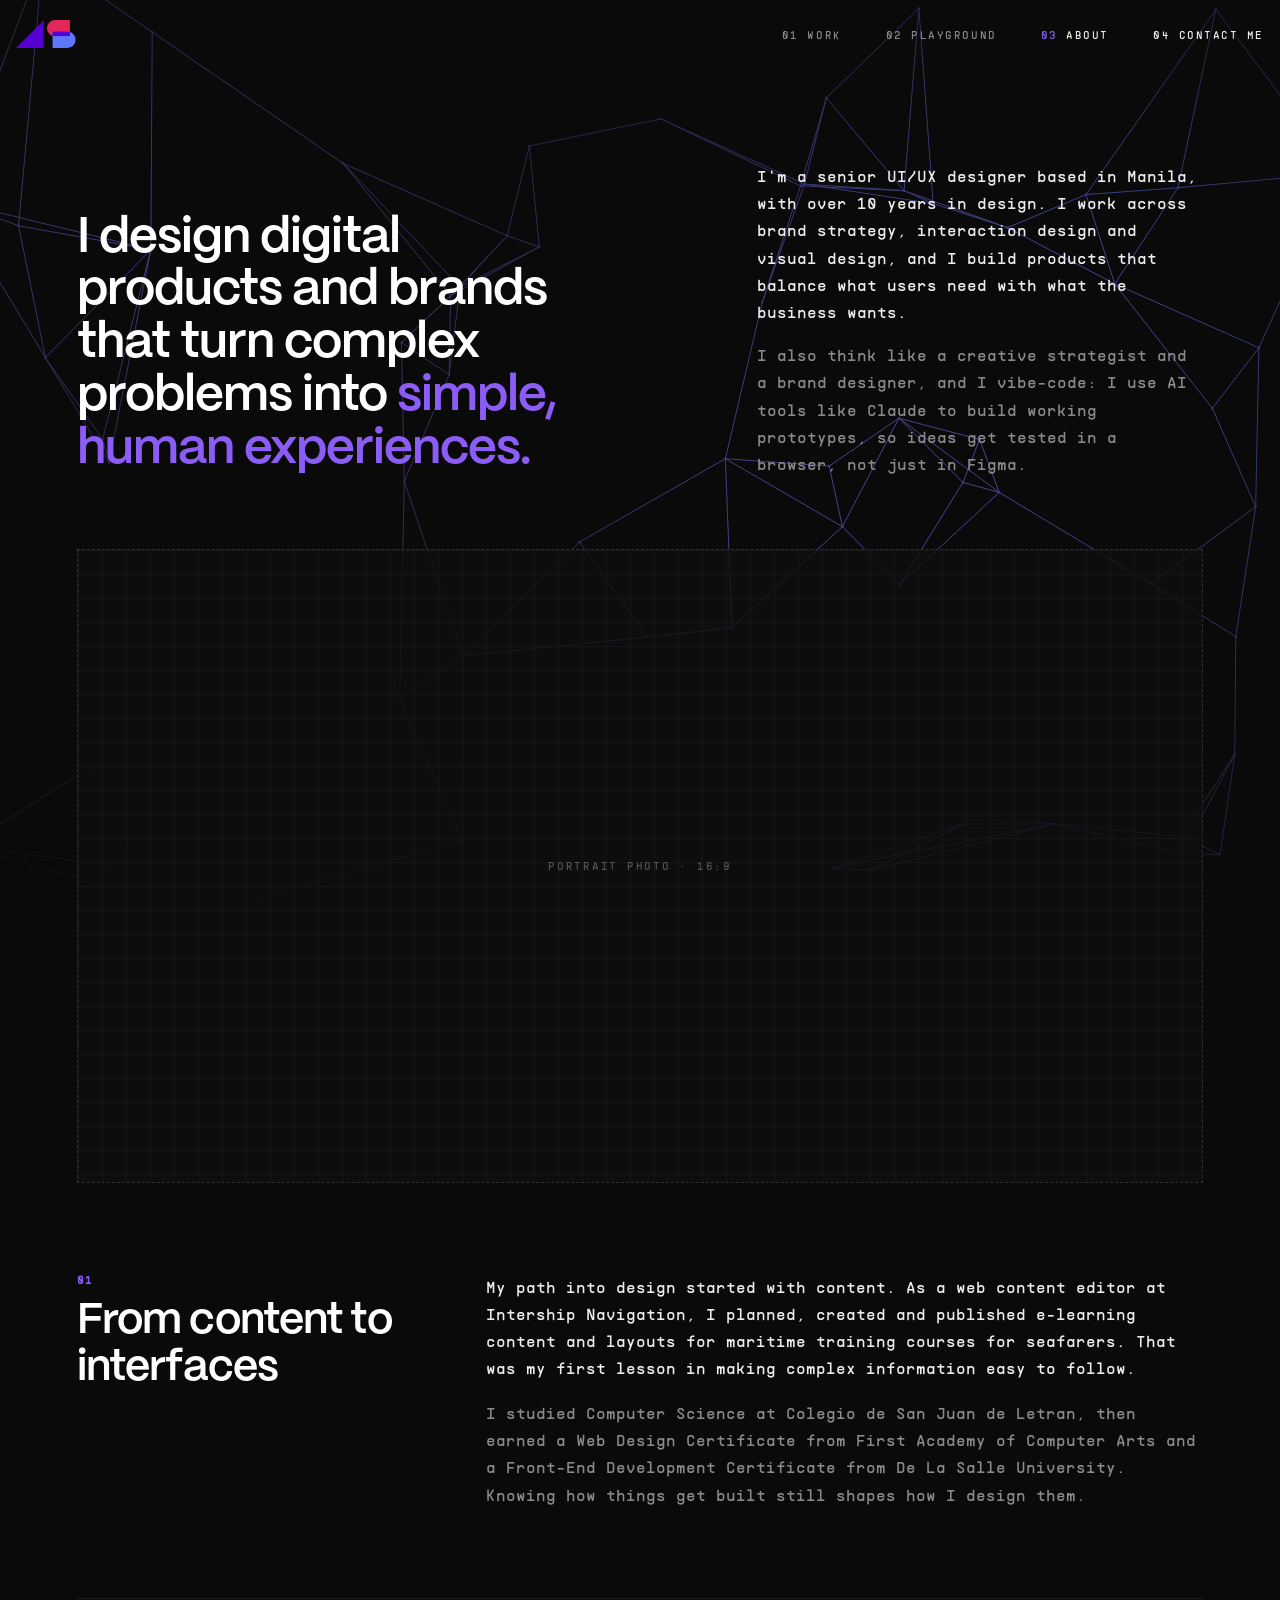
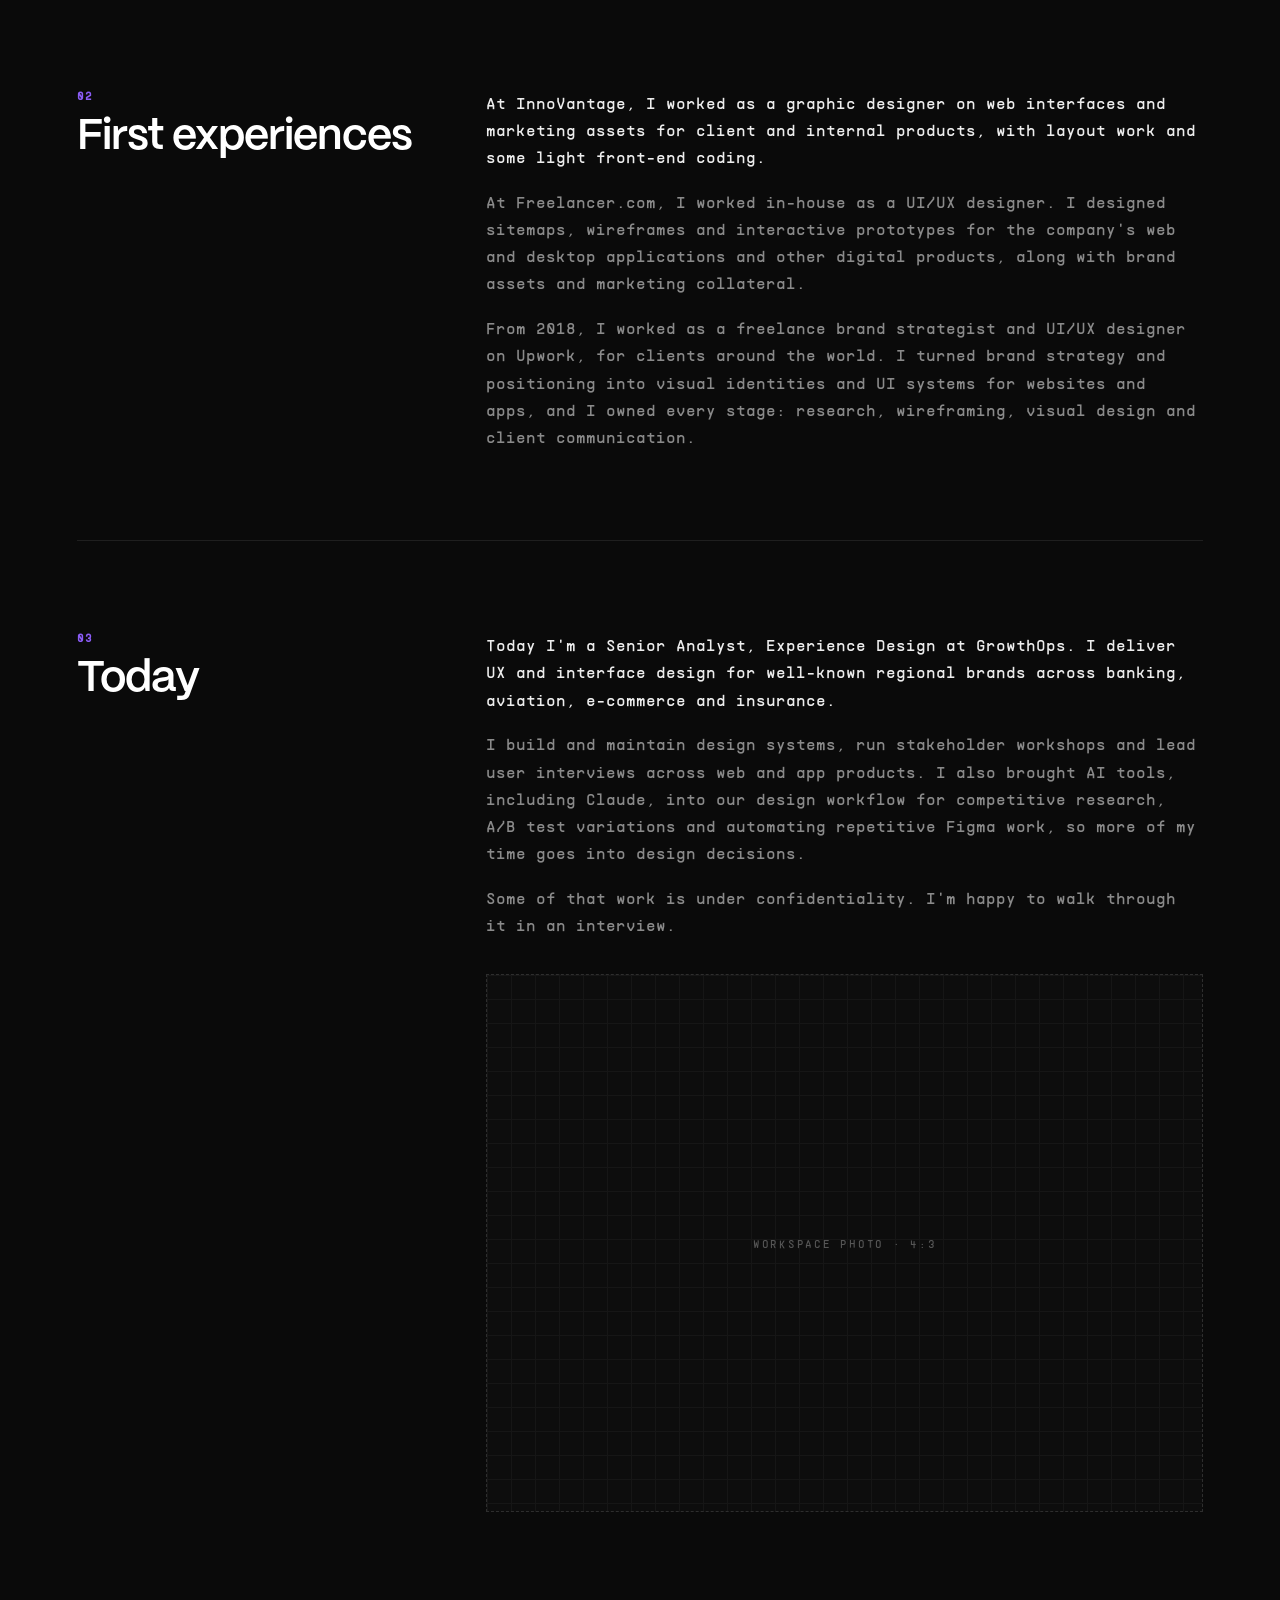
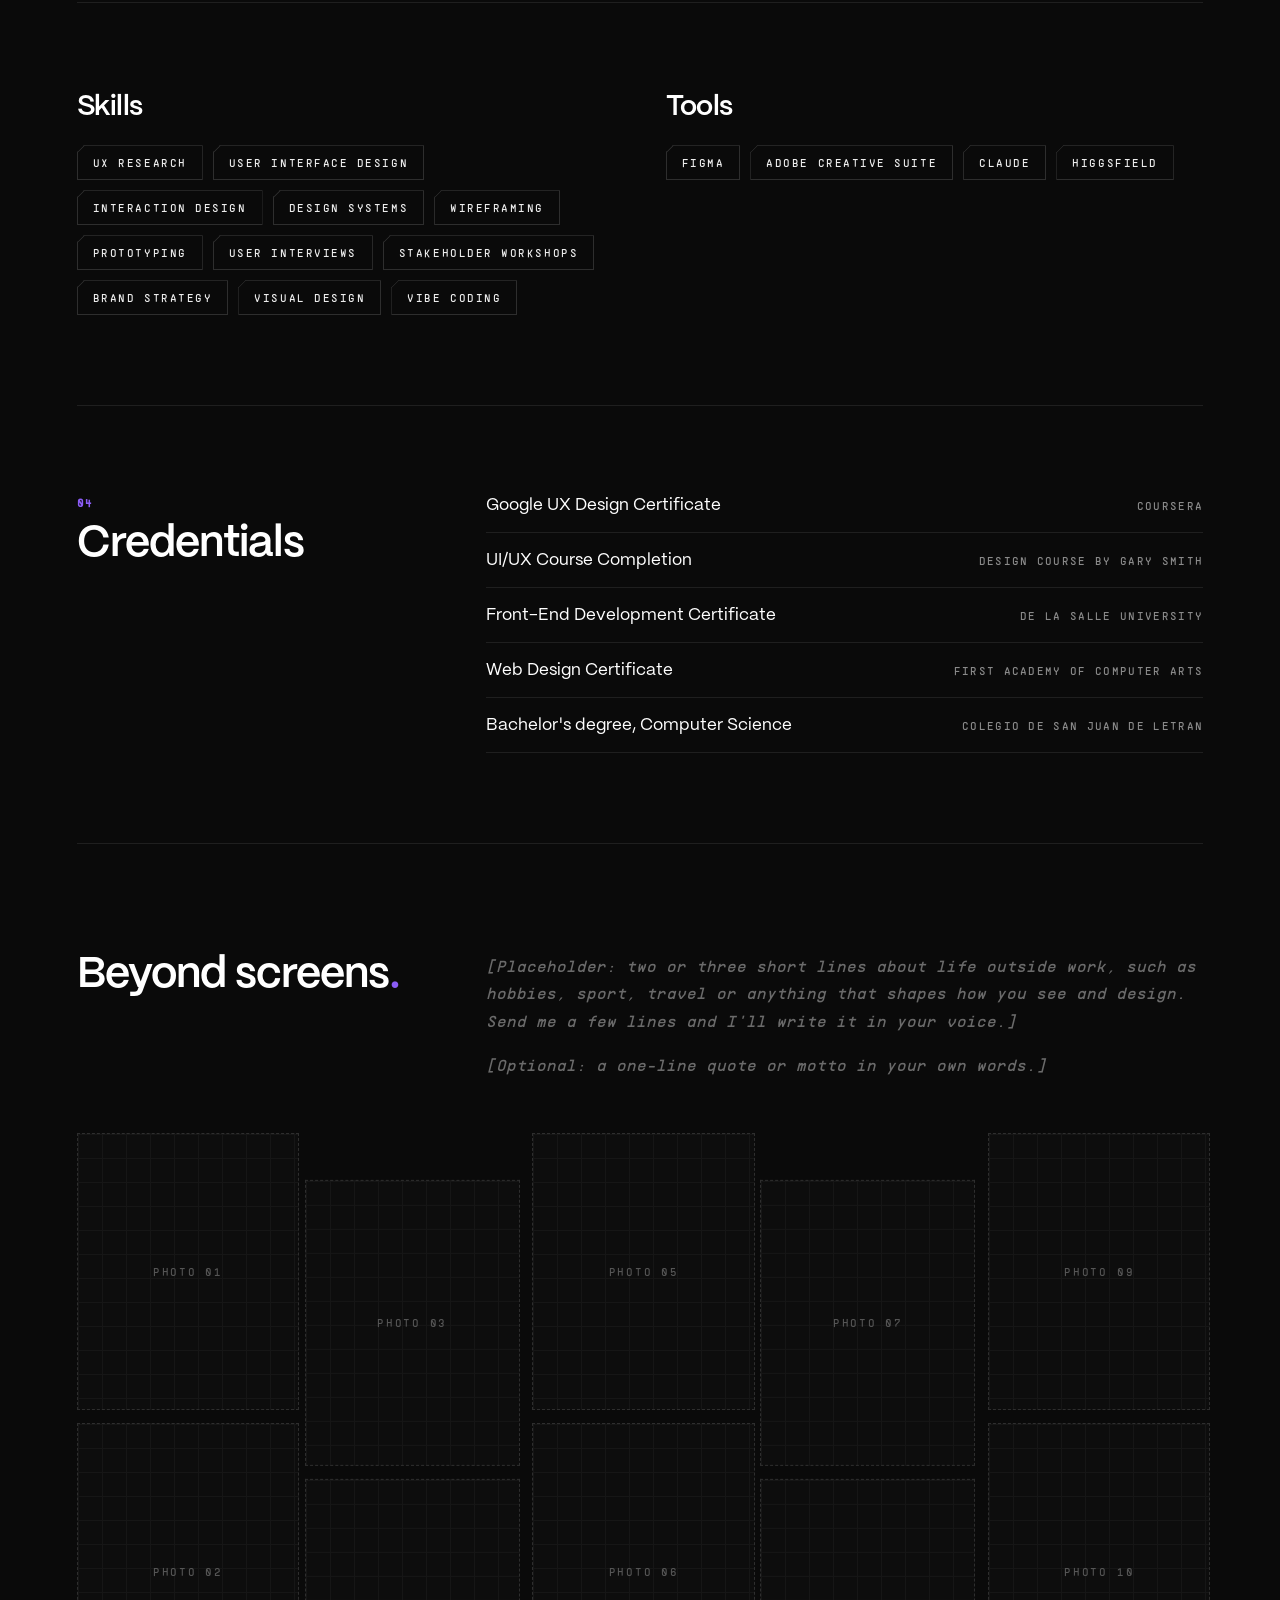
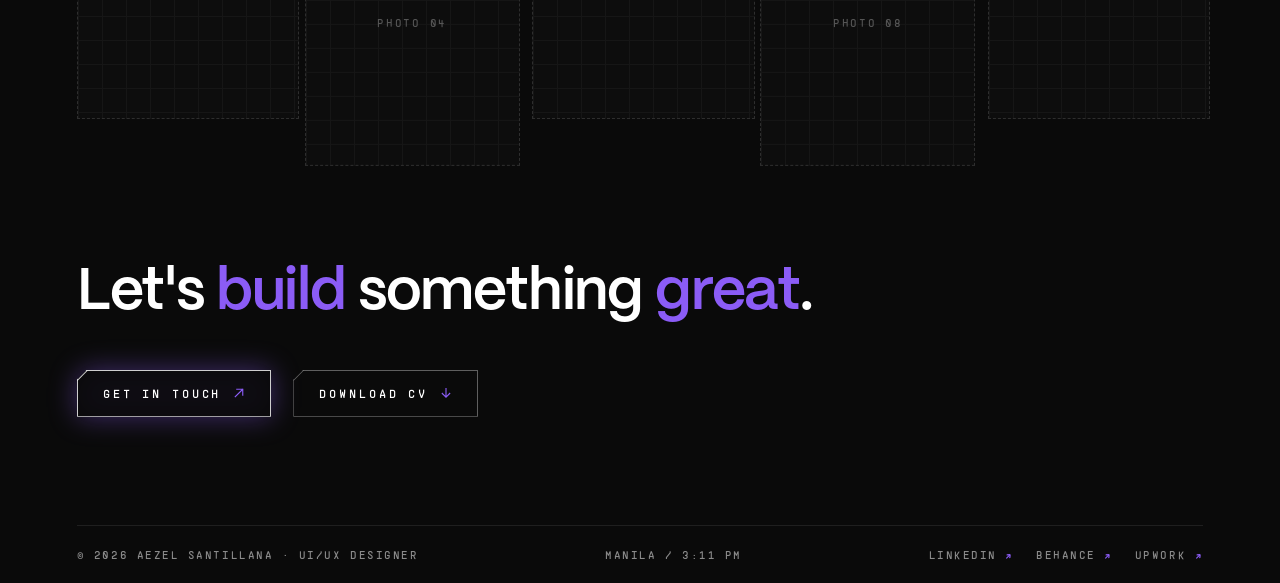
==== commit bde2eb90: "Replace the site with the new wolf design New home page (scroll-driven halftone wolf hero), 3-column" ====
--- a/about.html
+++ b/about.html
@@ -1,33 +1,187 @@
 <!doctype html>
 <html lang="en">
 <head>
-  <meta charset="utf-8">
-  <meta name="viewport" content="width=device-width, initial-scale=1">
-  <title>About · Aezel Santillana</title>
-  <meta name="description" content="About Aezel Santillana, a Manila-based senior UI/UX designer, creative strategist, brand designer and vibe coder with over 10 years in design.">
-  <meta name="theme-color" content="#0A0A0A">
-  <link rel="preconnect" href="https://fonts.googleapis.com">
-  <link rel="preconnect" href="https://fonts.gstatic.com" crossorigin>
-  <link rel="stylesheet" href="https://fonts.googleapis.com/css2?family=Bricolage+Grotesque:opsz,wght@12..96,300;12..96,400;12..96,500;12..96,600;12..96,800&family=JetBrains+Mono:wght@400;500&family=Source+Serif+4:ital,opsz,wght@0,8..60,400;0,8..60,600;1,8..60,400&display=swap">
-  <link rel="stylesheet" href="styles.css">
+<meta charset="utf-8">
+<meta name="viewport" content="width=device-width, initial-scale=1">
+<title>About · Aezel Santillana</title>
+<meta name="description" content="About Aezel Santillana, Senior UI/UX Designer based in Manila.">
+<style>
+:root {
+  --bg: #0A0A0A; --ink: #EDEDED; --muted: #8A8A8A; --rule: #1F1F1F; --accent: #8B5CF6;
+  --mono: "PP Supply Mono", "JetBrains Mono", ui-monospace, SFMono-Regular, Menlo, monospace;
+  --display: "PP Mori", "Helvetica Neue", Arial, sans-serif;
+  --body: 16px; --h2: clamp(28px, 3.4vw, 52px);
+  color-scheme: dark;
+}
+@font-face { font-family: "PP Supply Mono"; font-weight: 400; font-display: swap; src: url("fonts/PPSupplyMono-Regular.woff2") format("woff2"); }
+@font-face { font-family: "PP Mori"; font-weight: 400; font-display: swap; src: url("fonts/PPMori-Regular.woff2") format("woff2"); }
+@font-face { font-family: "PP Mori"; font-weight: 600 700; font-display: swap; src: url("fonts/PPMori-SemiBold.woff2") format("woff2"); }
+* { box-sizing: border-box; }
+html { scroll-behavior: smooth; }
+body { margin: 0; background: var(--bg); color: var(--ink); font-family: var(--mono); -webkit-font-smoothing: antialiased; }
+@media (max-width: 640px) { :root { --body: 16px; } }
+/* subtle polygon line network behind everything, lit by slow purple and blue lights */
+#bg { position: fixed; inset: 0; width: 100%; height: 100%; z-index: 0; pointer-events: none; opacity: .9; }
+.skip { position: absolute; left: -9999px; } .skip:focus { left: 16px; top: 16px; z-index: 20; background: #000; color: #fff; padding: 8px 12px; }
+/* top bar: same as the home page (logo left, menu right) */
+.top { position: fixed; inset: 0 0 auto 0; z-index: 10; display: flex; align-items: center; gap: 44px;
+  padding: calc(env(safe-area-inset-top, 0px) + 20px) max(16px, env(safe-area-inset-right, 0px)) 20px max(16px, env(safe-area-inset-left, 0px));
+  transition: background .3s ease, border-color .3s ease; border-bottom: 1px solid transparent; }
+.top.is-solid { background: rgba(10,10,10,.82); backdrop-filter: blur(10px); -webkit-backdrop-filter: blur(10px); border-bottom-color: var(--rule); }
+.logo { margin-right: auto; line-height: 0; }
+.logo a { display: inline-block; }
+.logo svg { display: block; height: 28px; width: auto; }
+.logo a:focus-visible { outline: 1px solid var(--accent); outline-offset: 4px; }
+.menu { display: flex; gap: 44px; }
+.menu a { font-family: var(--mono); font-size: 11px; letter-spacing: .14em; text-transform: uppercase; color: var(--muted); text-decoration: none; white-space: nowrap; transition: color .25s ease; }
+.menu a:hover, .menu a:focus-visible, .menu a[aria-current="page"] { color: var(--ink); }
+.menu a[aria-current="page"] i { color: var(--accent); }
+.menu i { font-style: normal; }
+.menu b { color: var(--ink); font-weight: 400; }
+@media (max-width: 640px) { .menu { gap: 18px; } .menu a { font-size: 10px; } .menu .hide-s { display: none; } }
+main { position: relative; z-index: 1; padding: clamp(120px, 20vh, 200px) max(16px, 6vw) 0; }
+/* head */
+.kicker { font-size: 11px; letter-spacing: .14em; text-transform: uppercase; color: var(--accent); margin: 0 0 14px; }
+.wk__h { font-family: var(--display); font-weight: 600; font-size: clamp(34px, 5.2vw, 76px); line-height: 1.04; letter-spacing: -.02em; margin: 0; max-width: 18ch; text-wrap: balance; color: #fff; }
+.wk__h em { font-style: normal; color: var(--accent); }
+.wk__lead { margin: 22px 0 0; max-width: 56ch; font-size: var(--body); line-height: 1.6; color: var(--muted); }
+.wk__filters { display: flex; flex-wrap: wrap; gap: 10px; margin-top: 36px; }
+.wk__tag { --c: 7px; font: inherit; font-family: var(--mono); font-size: 11px; letter-spacing: .18em; text-transform: uppercase; cursor: pointer; color: var(--muted);
+  background: rgba(10,10,10,.7); border: 0; padding: 11px 18px; box-shadow: inset 0 0 0 1px #2A2A2A;
+  clip-path: polygon(var(--c) 0, 100% 0, 100% 100%, 0 100%, 0 var(--c)); transition: color .2s ease, box-shadow .2s ease, background .2s ease; }
+.wk__tag { position: relative; }
+.wk__tag::before { content: ""; position: absolute; left: 0; top: 0; width: calc(var(--c) * 1.414); height: 1px; background: #2A2A2A; transform-origin: 0 0; transform: translate(0, var(--c)) rotate(-45deg); transition: background .2s ease; }
+.wk__tag:hover::before { background: rgba(255,255,255,.5); }
+.wk__tag.is-on::before { background: var(--accent); }
+.wk__tag:hover { color: #fff; box-shadow: inset 0 0 0 1px rgba(255,255,255,.5); }
+.wk__tag.is-on { color: #fff; background: rgba(139,92,246,.16); box-shadow: inset 0 0 0 1px var(--accent); }
+.wk__tag:focus-visible { outline: 1px solid var(--accent); outline-offset: 4px; }
+.wk__count { margin-left: 6px; color: var(--accent); }
+/* grid: the same staggered cards as Selected work on the home page */
+.fw { container-type: inline-size; display: grid; grid-template-columns: repeat(2, minmax(0, 1fr)); column-gap: clamp(1.5rem, 3vw, 2.6rem); row-gap: clamp(3rem, 7vw, 5.5rem); padding-bottom: 17cqw; margin-top: clamp(48px, 8vh, 80px); }
+.fw__item { display: block; color: var(--ink); text-decoration: none; }
+.fw__item:nth-child(even) { transform: translateY(17cqw); }
+.fw__media { position: relative; display: block; aspect-ratio: 1 / 1; overflow: hidden; background: #111; }
+.fw__media img { display: block; width: 100%; height: 100%; object-fit: cover; transition: transform 1.1s cubic-bezier(.22,.75,.3,1); }
+.fw__item:hover .fw__media img { transform: scale(1.035); }
+.fw__item:focus-visible { outline: 1px solid var(--accent); outline-offset: 4px; }
+.fw__row { display: flex; justify-content: space-between; align-items: baseline; gap: 1rem; margin-top: 1.15rem; }
+.fw__title { font-family: var(--display); font-weight: 600; font-size: clamp(1.1rem, .95rem + .5vw, 1.4rem); letter-spacing: -.02em; transition: color .3s; }
+.fw__item:hover .fw__title { color: var(--accent); }
+.fw__title em { font-style: normal; font-family: var(--mono); font-size: 10px; letter-spacing: .16em; text-transform: uppercase; color: var(--accent); margin-left: 10px; vertical-align: middle; }
+.fw__year { color: var(--muted); font-size: .72rem; letter-spacing: .08em; white-space: nowrap; }
+.fw__tags { display: block; margin-top: .55rem; font-size: 11px; letter-spacing: .12em; text-transform: uppercase; color: #6A6A6A; }
+.fw__sum { display: block; margin-top: .5rem; color: var(--muted); font-size: var(--body); line-height: 1.6; }
+.fw__item--soon .fw__media { display: grid; place-items: center; background-color: rgba(15,15,15,.7); border: 1px dashed #2A2A2A;
+  background-image: linear-gradient(#151515 1px, transparent 1px), linear-gradient(90deg, #151515 1px, transparent 1px); background-size: 24px 24px; }
+.fw__ph { font-size: 11px; letter-spacing: .16em; text-transform: uppercase; color: #4A4A4A; }
+.fw__item--soon:hover .fw__title { color: inherit; }
+@media (max-width: 720px) { .fw { grid-template-columns: minmax(0, 1fr); padding-bottom: 0; row-gap: 3rem; } .fw__item:nth-child(even) { transform: none; } }
+.wk__empty { color: var(--muted); font-size: var(--body); }
+/* reveal on scroll */
+.fw-anim .fw__media { clip-path: inset(14% 0 0 0); opacity: 0; transition: clip-path 1.2s cubic-bezier(.22,.75,.3,1), opacity .9s ease; }
+.fw-anim .fw__media img { scale: 1.14; transition: transform 1.1s cubic-bezier(.22,.75,.3,1), scale 1.6s cubic-bezier(.22,.75,.3,1); }
+.fw-anim .fw__row, .fw-anim .fw__tags, .fw-anim .fw__sum { opacity: 0; translate: 0 14px; transition: opacity .8s ease .25s, translate .9s cubic-bezier(.22,.75,.3,1) .25s; }
+.fw-anim .fw__item.is-in .fw__media { clip-path: inset(0 0 0 0); opacity: 1; }
+.fw-anim .fw__item.is-in .fw__media img { scale: 1.08; }
+.fw-anim .fw__item.is-in .fw__row, .fw-anim .fw__item.is-in .fw__tags, .fw-anim .fw__item.is-in .fw__sum { opacity: 1; translate: 0 0; }
+/* confidential projects panel */
+.private { margin-top: clamp(80px, 14vh, 160px); display: flex; justify-content: space-between; align-items: flex-end; gap: 32px 48px; flex-wrap: wrap;
+  border: 1px solid #2A2A2A; background: rgba(15,15,15,.72); backdrop-filter: blur(6px); padding: clamp(28px, 4vw, 56px); }
+.private__tag { margin: 0 0 14px; font-size: 11px; letter-spacing: .14em; text-transform: uppercase; color: var(--accent); }
+.private h3 { margin: 0 0 14px; font-family: var(--display); font-weight: 600; font-size: clamp(22px, 2.4vw, 34px); letter-spacing: -.02em; color: #fff; }
+.private p:not(.private__tag) { margin: 0; max-width: 60ch; font-size: var(--body); line-height: 1.6; color: var(--muted); }
+/* mechanical button: same as Send message on the home page */
+.mbtn { --c: 10px; position: relative; display: inline-flex; align-items: center; gap: 12px; cursor: pointer; border: 0; background: rgba(10,10,10,.9); color: #fff; text-decoration: none;
+  font-family: var(--mono); font-size: 12px; letter-spacing: .24em; text-transform: uppercase; padding: 16px 26px;
+  clip-path: polygon(var(--c) 0, 100% 0, 100% 100%, 0 100%, 0 var(--c));
+  box-shadow: inset 0 0 0 1px rgba(255,255,255,.8); transition: background .25s ease; }
+.mbtn::before { content: ""; position: absolute; left: 0; top: 0; width: calc(var(--c) * 1.414); height: 1px; background: rgba(255,255,255,.8); transform-origin: 0 0; transform: translate(0, var(--c)) rotate(-45deg); }
+.mbtn svg { color: var(--accent); transition: transform .25s ease, color .25s ease; }
+.mbtn:hover { background: var(--accent); }
+.mbtn:hover svg { color: #fff; transform: translate(2px, -2px); }
+.mbtn:focus-visible { outline: 1px solid var(--accent); outline-offset: 6px; }
+.glow { filter: drop-shadow(0 0 14px rgba(139,92,246,.45)); }
+/* footer */
+.lf { margin-top: clamp(64px, 12vh, 140px); border-top: 1px solid var(--rule); padding: 22px 0 calc(env(safe-area-inset-bottom, 0px) + 22px);
+  display: flex; justify-content: space-between; gap: 16px; flex-wrap: wrap; font-size: 11px; letter-spacing: .14em; text-transform: uppercase; color: var(--muted); }
+.lf a { color: var(--muted); text-decoration: none; } .lf a:hover { color: #fff; }
+.lf__links { display: flex; gap: 22px; flex-wrap: wrap; }
+.lf__links span { color: var(--accent); }
+@media (prefers-reduced-motion: reduce) { html { scroll-behavior: auto; } }
+.wk__view { display: inline-flex; gap: 14px; align-items: center; margin-left: 8px; font-size: 11px; letter-spacing: .14em; text-transform: uppercase; color: #555; }
+.wk__view a { color: var(--muted); text-decoration: none; } .wk__view a:hover { color: #fff; } .wk__view a[aria-current] { color: #fff; border-bottom: 1px solid var(--accent); padding-bottom: 3px; }
+/* ---- About page (old site's content and order, new styling) ---- */
+main.ap { padding-top: clamp(120px, 18vh, 180px); }
+.ap__intro { display: grid; grid-template-columns: minmax(0, 1.35fr) minmax(0, 1fr); gap: 32px clamp(32px, 6vw, 96px); align-items: end; }
+.ap__h { font-family: var(--display); font-weight: 600; font-size: clamp(30px, 3.9vw, 58px); line-height: 1.06; letter-spacing: -.02em; margin: 0; color: #fff; text-wrap: balance; }
+.ap__h em { font-style: normal; color: var(--accent); }
+.ap__lead p { margin: 0 0 1em; font-size: var(--body); line-height: 1.7; color: var(--muted); }
+.ap__lead p:first-child { color: var(--ink); } .ap__lead p:last-child { margin: 0; }
+.ph-img { position: relative; margin: 0; display: grid; place-items: center; background-color: rgba(15,15,15,.75); border: 1px dashed #2E2E2E;
+  background-image: linear-gradient(#161616 1px, transparent 1px), linear-gradient(90deg, #161616 1px, transparent 1px); background-size: 24px 24px; }
+.ph-img__label { font-size: 11px; letter-spacing: .16em; text-transform: uppercase; color: #555; }
+.ap__hero { aspect-ratio: 16 / 9; margin-top: clamp(48px, 8vh, 88px); }
+.ap__row { display: grid; grid-template-columns: minmax(0, 1fr) minmax(0, 2fr); gap: clamp(20px, 4vw, 64px); padding: clamp(56px, 10vh, 112px) 0; border-bottom: 1px solid var(--rule); }
+.ap__t { margin: 0; }
+.ap__t .n { display: block; font-family: var(--mono); font-size: 11px; letter-spacing: .14em; color: var(--accent); margin-bottom: 12px; }
+.ap__t .t { display: block; font-family: var(--display); font-weight: 600; font-size: var(--h2); letter-spacing: -.02em; line-height: 1.08; color: #fff; }
+.ap__t--sm .t { font-size: clamp(24px, 2.2vw, 34px); margin-bottom: 22px; }
+.ap__body p { margin: 0 0 1.1em; font-size: var(--body); line-height: 1.7; color: var(--muted); }
+.ap__body p:first-child { color: var(--ink); } .ap__body p:last-of-type { margin-bottom: 0; }
+.ap__body--todo p { color: #6A6A6A !important; font-style: italic; }
+.ap__side { aspect-ratio: 4 / 3; margin-top: 36px; }
+.ap__row--split { grid-template-columns: repeat(2, minmax(0, 1fr)); }
+.ap__tags { list-style: none; margin: 0; padding: 0; display: flex; flex-wrap: wrap; gap: 10px; }
+.ap__tags li { --c: 7px; position: relative; font-size: 11px; letter-spacing: .14em; text-transform: uppercase; color: var(--ink); background: rgba(10,10,10,.7); padding: 11px 16px;
+  box-shadow: inset 0 0 0 1px #2E2E2E; clip-path: polygon(var(--c) 0, 100% 0, 100% 100%, 0 100%, 0 var(--c)); transition: box-shadow .2s ease, color .2s ease; }
+.ap__tags li::before { content: ""; position: absolute; left: 0; top: 0; width: calc(var(--c) * 1.414); height: 1px; background: #2E2E2E; transform-origin: 0 0; transform: translate(0, var(--c)) rotate(-45deg); transition: background .2s ease; }
+.ap__tags li:hover { box-shadow: inset 0 0 0 1px var(--accent); } .ap__tags li:hover::before { background: var(--accent); }
+.ap__list { list-style: none; margin: 0; padding: 0; }
+.ap__list li { display: flex; justify-content: space-between; align-items: baseline; gap: 8px 24px; flex-wrap: wrap; padding: 18px 0; border-bottom: 1px solid var(--rule); }
+.ap__list li:first-child { padding-top: 0; }
+.ap__list li > span:first-child { font-family: var(--display); font-size: clamp(17px, 1.3vw, 20px); color: #fff; }
+.ap__list li > span:last-child { font-size: 11px; letter-spacing: .12em; text-transform: uppercase; color: var(--muted); }
+/* beyond screens */
+.bs { padding: clamp(72px, 12vh, 128px) 0 0; }
+.bs__head { display: grid; grid-template-columns: minmax(0, 1fr) minmax(0, 2fr); gap: clamp(20px, 4vw, 64px); margin-bottom: clamp(36px, 6vh, 64px); }
+.bs__t { margin: 0; font-family: var(--display); font-weight: 600; font-size: var(--h2); letter-spacing: -.02em; line-height: 1.08; color: #fff; }
+.bs__dot { color: var(--accent); }
+.bs__wall { display: grid; grid-template-columns: repeat(5, minmax(0, 1fr)); gap: clamp(8px, 1vw, 16px); }
+.bs__col { display: grid; gap: clamp(8px, 1vw, 16px); }
+.bs__col:nth-child(even) { transform: translateY(8%); }
+.bs__col .ph-img { aspect-ratio: 3 / 4; }
+.bs__col:nth-child(odd) .ph-img:first-child { aspect-ratio: 4 / 5; }
+/* closing CTA */
+.ap__cta { margin-top: clamp(96px, 16vh, 176px); display: flex; flex-wrap: wrap; align-items: center; gap: 18px 22px; }
+.ap__cta-h { flex-basis: 100%; margin: 0 0 clamp(16px, 3vh, 28px); font-family: var(--display); font-weight: 600; font-size: clamp(38px, 4.6vw, 76px); line-height: 1.05; letter-spacing: -.02em; color: #fff; }
+.ap__cta-h em { font-style: normal; color: var(--accent); }
+.mbtn--ghost { background: transparent; box-shadow: inset 0 0 0 1px rgba(255,255,255,.35); }
+.mbtn--ghost::before { background: rgba(255,255,255,.35); }
+@media (max-width: 860px) { .ap__intro, .bs__head { grid-template-columns: 1fr; } .bs__wall { grid-template-columns: repeat(3, minmax(0, 1fr)); } .bs__col:nth-child(n+4) { display: none; } }
+@media (max-width: 700px) { .ap__row, .ap__row--split { grid-template-columns: 1fr; gap: 20px; } .ap__row--split { gap: 48px; } .bs__wall { grid-template-columns: repeat(2, minmax(0, 1fr)); } .bs__col:nth-child(n+3) { display: none; } }
+.ap-anim .ap-rise { opacity: 0; transform: translateY(24px); transition: opacity .9s cubic-bezier(.2,.7,.2,1), transform .9s cubic-bezier(.2,.7,.2,1); }
+.ap-anim .ap-rise.is-in { opacity: 1; transform: none; }
+</style>
 </head>
-<body class="lux">
+<body>
 <a class="skip" href="#main">Skip to content</a>
-
-<nav class="nav" id="nav" data-shown="true" aria-label="Sections">
-  <a class="nav__name" href="index.html"><img class="nav__logo" src="images/logo.svg" alt="" width="40" height="19"><span class="nav__wordmark">Aezel Santillana</span></a>
-  <div class="nav__links">
-    <a href="work.html"><i>01</i> Work</a>
-    <a href="passion.html"><i>02</i> Passion projects</a>
+<canvas id="bg" aria-hidden="true"></canvas>
+
+<header class="top" id="nav">
+  <div class="logo"><a href="index.html" aria-label="Aezel Santillana, home"><svg viewBox="0 0 264 124" xmlns="http://www.w3.org/2000/svg" aria-hidden="true"><defs><path id="asTop" d="M173 0H239V72H173A36 36 0 0 1 173 0Z"/><path id="asBot" d="M162 51H227.5A36.5 36.5 0 0 1 227.5 124H162Z"/><clipPath id="asTopClip"><use href="#asTop"/></clipPath></defs><path d="M0 124L123 1V124Z" fill="#5400D2"/><use href="#asTop" fill="#E1275B"/><use href="#asBot" fill="#5F77FF"/><use href="#asBot" fill="#5400D2" clip-path="url(#asTopClip)"/></svg></a></div>
+  <nav class="menu" aria-label="Main">
+    <a href="work.html">01 Work</a>
+    <a href="playground.html" class="hide-s">02 Playground</a>
     <a href="about.html" aria-current="page"><i>03</i> About</a>
-    <a class="nav__cta" href="index.html#contact">Contact me</a>
-  </div>
-</nav>
+    <a href="index.html#contact"><b>04 Contact me</b></a>
+  </nav>
+</header>
 
 <main id="main" class="ap">
 
   <header class="ap__intro">
-    <h1 class="ap__h">I design digital products and brands that turn complex problems into simple, human experiences.</h1>
+    <h1 class="ap__h">I design digital products and brands that turn complex problems into <em>simple, human experiences.</em></h1>
     <div class="ap__lead">
       <p>I'm a senior UI/UX designer based in Manila, with over 10 years in design. I work across brand strategy, interaction design and visual design, and I build products that balance what users need with what the business wants.</p>
       <p>I also think like a creative strategist and a brand designer, and I vibe-code: I use AI tools like Claude to build working prototypes, so ideas get tested in a browser, not just in Figma.</p>
@@ -35,11 +189,11 @@
   </header>
 
   <figure class="ap__hero ph-img" aria-label="Photo placeholder">
-    <span class="ph-img__label mono">Portrait photo · 16:9</span>
+    <span class="ph-img__label">Portrait photo · 16:9</span>
   </figure>
 
   <section class="ap__row">
-    <h2 class="ap__t">From content to interfaces</h2>
+    <h2 class="ap__t"><span class="n">01</span><span class="t">From content to interfaces</span></h2>
     <div class="ap__body">
       <p>My path into design started with content. As a web content editor at Intership Navigation, I planned, created and published e-learning content and layouts for maritime training courses for seafarers. That was my first lesson in making complex information easy to follow.</p>
       <p>I studied Computer Science at Colegio de San Juan de Letran, then earned a Web Design Certificate from First Academy of Computer Arts and a Front-End Development Certificate from De La Salle University. Knowing how things get built still shapes how I design them.</p>
@@ -47,7 +201,7 @@
   </section>
 
   <section class="ap__row">
-    <h2 class="ap__t">First experiences</h2>
+    <h2 class="ap__t"><span class="n">02</span><span class="t">First experiences</span></h2>
     <div class="ap__body">
       <p>At InnoVantage, I worked as a graphic designer on web interfaces and marketing assets for client and internal products, with layout work and some light front-end coding.</p>
       <p>At Freelancer.com, I worked in-house as a UI/UX designer. I designed sitemaps, wireframes and interactive prototypes for the company's web and desktop applications and other digital products, along with brand assets and marketing collateral.</p>
@@ -56,20 +210,20 @@
   </section>
 
   <section class="ap__row">
-    <h2 class="ap__t">Today</h2>
+    <h2 class="ap__t"><span class="n">03</span><span class="t">Today</span></h2>
     <div class="ap__body">
       <p>Today I'm a Senior Analyst, Experience Design at GrowthOps. I deliver UX and interface design for well-known regional brands across banking, aviation, e-commerce and insurance.</p>
       <p>I build and maintain design systems, run stakeholder workshops and lead user interviews across web and app products. I also brought AI tools, including Claude, into our design workflow for competitive research, A/B test variations and automating repetitive Figma work, so more of my time goes into design decisions.</p>
       <p>Some of that work is under confidentiality. I'm happy to walk through it in an interview.</p>
       <figure class="ap__side ph-img" aria-label="Photo placeholder">
-        <span class="ph-img__label mono">Workspace photo · 4:3</span>
+        <span class="ph-img__label">Workspace photo · 4:3</span>
       </figure>
     </div>
   </section>
 
   <section class="ap__row ap__row--split">
     <div>
-      <h2 class="ap__t ap__t--sm">Skills</h2>
+      <h2 class="ap__t ap__t--sm"><span class="t">Skills</span></h2>
       <ul class="ap__tags">
         <li>UX Research</li><li>User Interface Design</li><li>Interaction Design</li><li>Design Systems</li>
         <li>Wireframing</li><li>Prototyping</li><li>User Interviews</li><li>Stakeholder Workshops</li>
@@ -77,7 +231,7 @@
       </ul>
     </div>
     <div>
-      <h2 class="ap__t ap__t--sm">Tools</h2>
+      <h2 class="ap__t ap__t--sm"><span class="t">Tools</span></h2>
       <ul class="ap__tags">
         <li>Figma</li><li>Adobe Creative Suite</li><li>Claude</li><li>Higgsfield</li>
       </ul>
@@ -85,14 +239,14 @@
   </section>
 
   <section class="ap__row">
-    <h2 class="ap__t">Credentials</h2>
+    <h2 class="ap__t"><span class="n">04</span><span class="t">Credentials</span></h2>
     <div class="ap__body">
       <ul class="ap__list">
-        <li><span>Google UX Design Certificate</span><span class="mono">Coursera</span></li>
-        <li><span>UI/UX Course Completion</span><span class="mono">Design Course by Gary Smith</span></li>
-        <li><span>Front-End Development Certificate</span><span class="mono">De La Salle University</span></li>
-        <li><span>Web Design Certificate</span><span class="mono">First Academy of Computer Arts</span></li>
-        <li><span>Bachelor's degree, Computer Science</span><span class="mono">Colegio de San Juan de Letran</span></li>
+        <li><span>Google UX Design Certificate</span><span>Coursera</span></li>
+        <li><span>UI/UX Course Completion</span><span>Design Course by Gary Smith</span></li>
+        <li><span>Front-End Development Certificate</span><span>De La Salle University</span></li>
+        <li><span>Web Design Certificate</span><span>First Academy of Computer Arts</span></li>
+        <li><span>Bachelor's degree, Computer Science</span><span>Colegio de San Juan de Letran</span></li>
       </ul>
     </div>
   </section>
@@ -106,55 +260,107 @@
       </div>
     </header>
     <div class="bs__wall" aria-label="Photo placeholders">
-      <div class="bs__col"><figure class="ph-img"><span class="ph-img__label mono">Photo 01</span></figure><figure class="ph-img"><span class="ph-img__label mono">Photo 02</span></figure></div>
-      <div class="bs__col"><figure class="ph-img"><span class="ph-img__label mono">Photo 03</span></figure><figure class="ph-img"><span class="ph-img__label mono">Photo 04</span></figure></div>
-      <div class="bs__col"><figure class="ph-img"><span class="ph-img__label mono">Photo 05</span></figure><figure class="ph-img"><span class="ph-img__label mono">Photo 06</span></figure></div>
-      <div class="bs__col"><figure class="ph-img"><span class="ph-img__label mono">Photo 07</span></figure><figure class="ph-img"><span class="ph-img__label mono">Photo 08</span></figure></div>
-      <div class="bs__col"><figure class="ph-img"><span class="ph-img__label mono">Photo 09</span></figure><figure class="ph-img"><span class="ph-img__label mono">Photo 10</span></figure></div>
+      <div class="bs__col"><figure class="ph-img"><span class="ph-img__label">Photo 01</span></figure><figure class="ph-img"><span class="ph-img__label">Photo 02</span></figure></div>
+      <div class="bs__col"><figure class="ph-img"><span class="ph-img__label">Photo 03</span></figure><figure class="ph-img"><span class="ph-img__label">Photo 04</span></figure></div>
+      <div class="bs__col"><figure class="ph-img"><span class="ph-img__label">Photo 05</span></figure><figure class="ph-img"><span class="ph-img__label">Photo 06</span></figure></div>
+      <div class="bs__col"><figure class="ph-img"><span class="ph-img__label">Photo 07</span></figure><figure class="ph-img"><span class="ph-img__label">Photo 08</span></figure></div>
+      <div class="bs__col"><figure class="ph-img"><span class="ph-img__label">Photo 09</span></figure><figure class="ph-img"><span class="ph-img__label">Photo 10</span></figure></div>
     </div>
   </section>
 
 
   <section class="ap__cta">
-    <p class="ap__cta-h">Let's <em class="hl">build</em> something <em class="hl">great</em>.</p>
-    <a class="box box--solid" href="index.html#contact">Get in touch <span aria-hidden="true">→</span></a>
-    <a class="box" href="Aezel-Santillana-CV.pdf" download="Aezel-Santillana-CV.pdf">Download CV <span aria-hidden="true">↓</span></a>
-  </section>
-
+    <p class="ap__cta-h">Let's <em>build</em> something <em>great</em>.</p>
+    <span class="glow"><a class="mbtn" href="index.html#contact"><span>Get in touch</span><svg viewBox="0 0 16 16" width="12" height="12" aria-hidden="true"><path d="M3 13L13 3M5 3h8v8" fill="none" stroke="currentColor" stroke-width="1.5" stroke-linecap="square"/></svg></a></span>
+    <a class="mbtn mbtn--ghost" href="Aezel-Santillana-CV.pdf" download="Aezel-Santillana-CV.pdf"><span>Download CV</span><svg viewBox="0 0 16 16" width="12" height="12" aria-hidden="true"><path d="M8 2v11M3 8.5l5 5 5-5" fill="none" stroke="currentColor" stroke-width="1.5" stroke-linecap="square"/></svg></a>
+  </section>
+
+
+  <footer class="lf">
+    <span>© <span id="yr">2026</span> Aezel Santillana · UI/UX Designer</span>
+    <span>Manila / <time id="mnl">--:--</time></span>
+    <span class="lf__links">
+      <a href="https://www.linkedin.com/in/aezel-santillana-06a93380" target="_blank" rel="noopener noreferrer">LinkedIn <span aria-hidden="true">↗</span></a>
+      <a href="https://www.behance.net/aezelcabrales1" target="_blank" rel="noopener noreferrer">Behance <span aria-hidden="true">↗</span></a>
+      <a href="https://www.upwork.com/freelancers/~0197da35db298e4c20?mp_source=share" target="_blank" rel="noopener noreferrer">Upwork <span aria-hidden="true">↗</span></a>
+    </span>
+  </footer>
 </main>
-
-<footer class="lf">
-  <div class="lf__in mono">
-    <span>© <span id="yr">2026</span> Aezel Santillana · UI/UX Designer</span>
-    <span>Manila <span id="mnl"></span></span>
-    <span class="lf__links">
-      <a href="https://www.linkedin.com/in/aezel-santillana-06a93380" target="_blank" rel="noopener noreferrer">LinkedIn ↗</a>
-      <a href="https://www.behance.net/aezelcabrales1" target="_blank" rel="noopener noreferrer">Behance ↗</a>
-      <a href="https://www.upwork.com/freelancers/~0197da35db298e4c20?mp_source=share" target="_blank" rel="noopener noreferrer">Upwork ↗</a>
-    </span>
-  </div>
-</footer>
 
 <script>
 (function () {
-  "use strict";
-  var nav = document.getElementById("nav");
-  function navState() { nav.classList.toggle("is-solid", window.scrollY > 40); }
-  window.addEventListener("scroll", navState, { passive: true }); navState();
-  var yr = document.getElementById("yr"); if (yr) yr.textContent = new Date().getFullYear();
-  var mnl = document.getElementById("mnl");
-  function tick() { try { mnl.textContent = new Date().toLocaleTimeString("en-GB", { timeZone: "Asia/Manila", hour: "2-digit", minute: "2-digit" }); } catch (e) {} }
-  if (mnl) { tick(); setInterval(tick, 30000); }
-  /* sections ease up as they arrive */
-  var calm = window.matchMedia && window.matchMedia("(prefers-reduced-motion: reduce)").matches;
+  document.getElementById("yr").textContent = new Date().getFullYear();
+  var mnl = document.getElementById("mnl"), fmt; try { fmt = new Intl.DateTimeFormat("en-US", { timeZone: "Asia/Manila", hour: "numeric", minute: "2-digit" }); } catch (e) {}
+  var tick = function () { if (fmt) mnl.textContent = fmt.format(new Date()); }; tick(); setInterval(tick, 20000);
+  var nav = document.getElementById("nav"), ns = function () { nav.classList.toggle("is-solid", window.scrollY > 40); };
+  window.addEventListener("scroll", ns, { passive: true }); ns();
+  var calm = window.matchMedia("(prefers-reduced-motion: reduce)").matches;
   if (calm || !("IntersectionObserver" in window)) return;
-  var els = document.querySelectorAll(".ap__row, .ap__hero, .bs, .ap__cta");
-  var io = new IntersectionObserver(function (es) {
-    es.forEach(function (e) { if (e.isIntersecting) { e.target.classList.add("is-in"); io.unobserve(e.target); } });
-  }, { threshold: .12 });
-  els.forEach(function (el) { el.classList.add("ap-rise"); io.observe(el); });
+  document.documentElement.classList.add("ap-anim");
+  var io = new IntersectionObserver(function (es) { es.forEach(function (e) { if (e.isIntersecting) { e.target.classList.add("is-in"); io.unobserve(e.target); } }); }, { threshold: .12 });
+  document.querySelectorAll(".ap__row, .ap__hero, .bs, .ap__cta").forEach(function (el) { el.classList.add("ap-rise"); io.observe(el); });
 })();
 </script>
-<script src="fx.js" defer></script>
+<script>
+/* background: a sparse polygon line network, lit by three drifting lights and the cursor (same idea as the home page) */
+(function () {
+  var cv = document.getElementById("bg"), ctx = cv.getContext("2d");
+  var calm = window.matchMedia("(prefers-reduced-motion: reduce)").matches;
+  var W, H, dpr, lines, glowC, gctx, seed = 7;
+  var rnd = function () { seed = (seed * 16807) % 2147483647; return (seed - 1) / 2147483646; };
+  var mouse = { x: -9999, y: -9999 };
+  function build() {
+    dpr = Math.min(2, window.devicePixelRatio || 1);
+    W = window.innerWidth; H = window.innerHeight;
+    cv.width = W * dpr; cv.height = H * dpr;
+    seed = 7;
+    var n = Math.round(Math.max(36, Math.min(90, W * H / 18000))), pts = [];
+    for (var i = 0; i < n; i++) pts.push([rnd() * W * 1.1 - W * .05, rnd() * H * 1.1 - H * .05]);
+    lines = document.createElement("canvas"); lines.width = cv.width; lines.height = cv.height;
+    var l = lines.getContext("2d"); l.scale(dpr, dpr); l.lineWidth = 1; l.strokeStyle = "#fff";
+    var seen = {};
+    pts.forEach(function (p, i) {
+      var d = pts.map(function (q, j) { return [j, (q[0] - p[0]) * (q[0] - p[0]) + (q[1] - p[1]) * (q[1] - p[1])]; }).sort(function (a, b) { return a[1] - b[1]; });
+      for (var k = 1; k <= 3; k++) {
+        var j = d[k][0], key = i < j ? i + "_" + j : j + "_" + i;
+        if (seen[key]) continue; seen[key] = 1;
+        l.beginPath(); l.moveTo(p[0], p[1]); l.lineTo(pts[j][0], pts[j][1]); l.stroke();
+      }
+      l.fillStyle = "#fff"; l.fillRect(p[0] - 1, p[1] - 1, 2, 2);
+    });
+    glowC = document.createElement("canvas"); glowC.width = cv.width; glowC.height = cv.height; gctx = glowC.getContext("2d");
+  }
+  var lights = [
+    { c: "139,92,246", r: .55, sx: .00011, sy: .00007, px: 0, py: 1 },
+    { c: "95,119,255", r: .45, sx: .00008, sy: .00013, px: 2, py: 4 },
+    { c: "139,92,246", r: .40, sx: .00014, sy: .00009, px: 4, py: 2 }
+  ];
+  function frame(t) {
+    ctx.setTransform(1, 0, 0, 1, 0, 0);
+    ctx.clearRect(0, 0, cv.width, cv.height);
+    ctx.globalAlpha = .045; ctx.drawImage(lines, 0, 0); ctx.globalAlpha = 1;   /* the faint base network */
+    gctx.globalCompositeOperation = "source-over"; gctx.clearRect(0, 0, glowC.width, glowC.height);
+    var m = Math.max(W, H);
+    lights.forEach(function (L) {
+      var x = (.5 + .42 * Math.sin(t * L.sx + L.px)) * W, y = (.5 + .42 * Math.cos(t * L.sy + L.py)) * H, r = L.r * m;
+      var g = gctx.createRadialGradient(x * dpr, y * dpr, 0, x * dpr, y * dpr, r * dpr);
+      g.addColorStop(0, "rgba(" + L.c + ",.55)"); g.addColorStop(1, "rgba(" + L.c + ",0)");
+      gctx.fillStyle = g; gctx.fillRect(0, 0, glowC.width, glowC.height);
+    });
+    if (mouse.x > -999) {
+      var g2 = gctx.createRadialGradient(mouse.x * dpr, mouse.y * dpr, 0, mouse.x * dpr, mouse.y * dpr, 260 * dpr);
+      g2.addColorStop(0, "rgba(180,150,255,.7)"); g2.addColorStop(1, "rgba(139,92,246,0)");
+      gctx.fillStyle = g2; gctx.fillRect(0, 0, glowC.width, glowC.height);
+    }
+    gctx.globalCompositeOperation = "destination-in"; gctx.drawImage(lines, 0, 0);   /* light only where the lines are */
+    ctx.drawImage(glowC, 0, 0);
+    if (!calm) requestAnimationFrame(frame);
+  }
+  build();
+  window.addEventListener("resize", function () { build(); if (calm) frame(0); });
+  window.addEventListener("pointermove", function (e) { mouse.x = e.clientX; mouse.y = e.clientY; }, { passive: true });
+  requestAnimationFrame(frame);
+})();
+</script>
 </body>
 </html>
